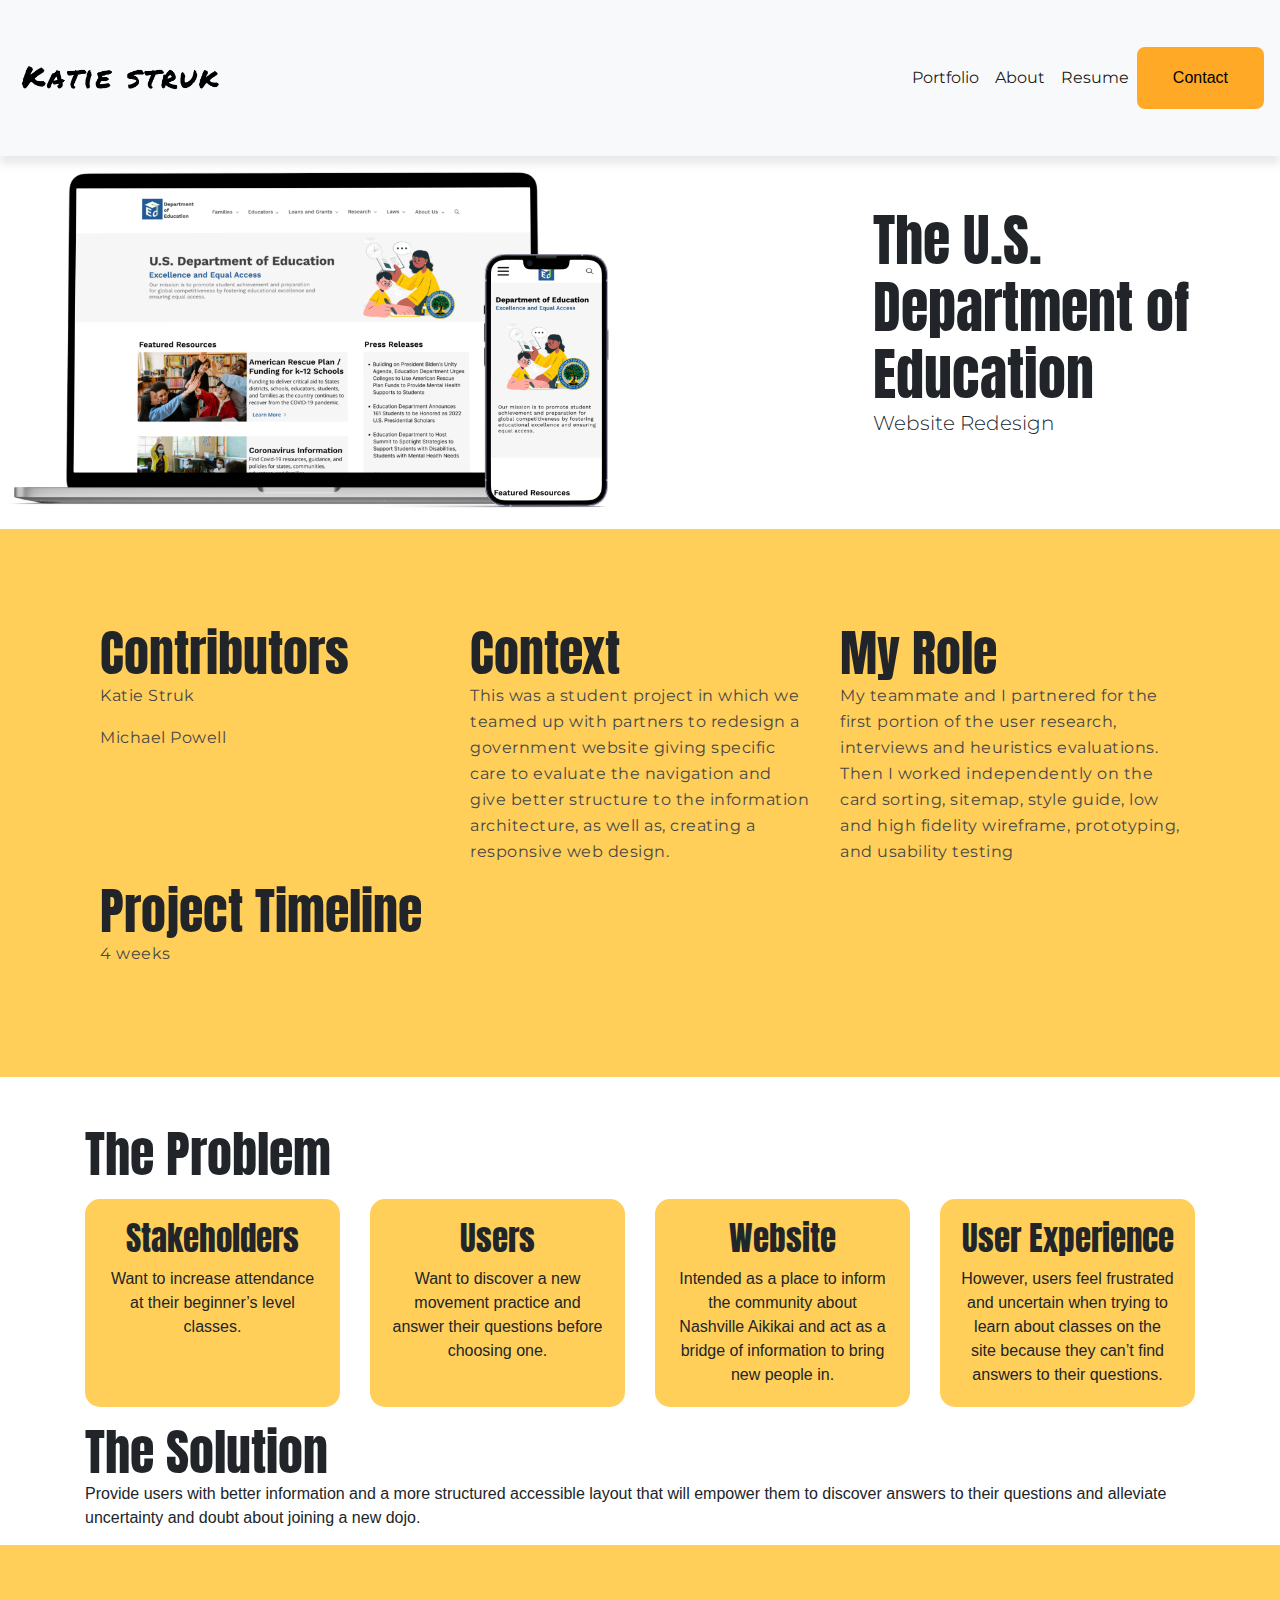
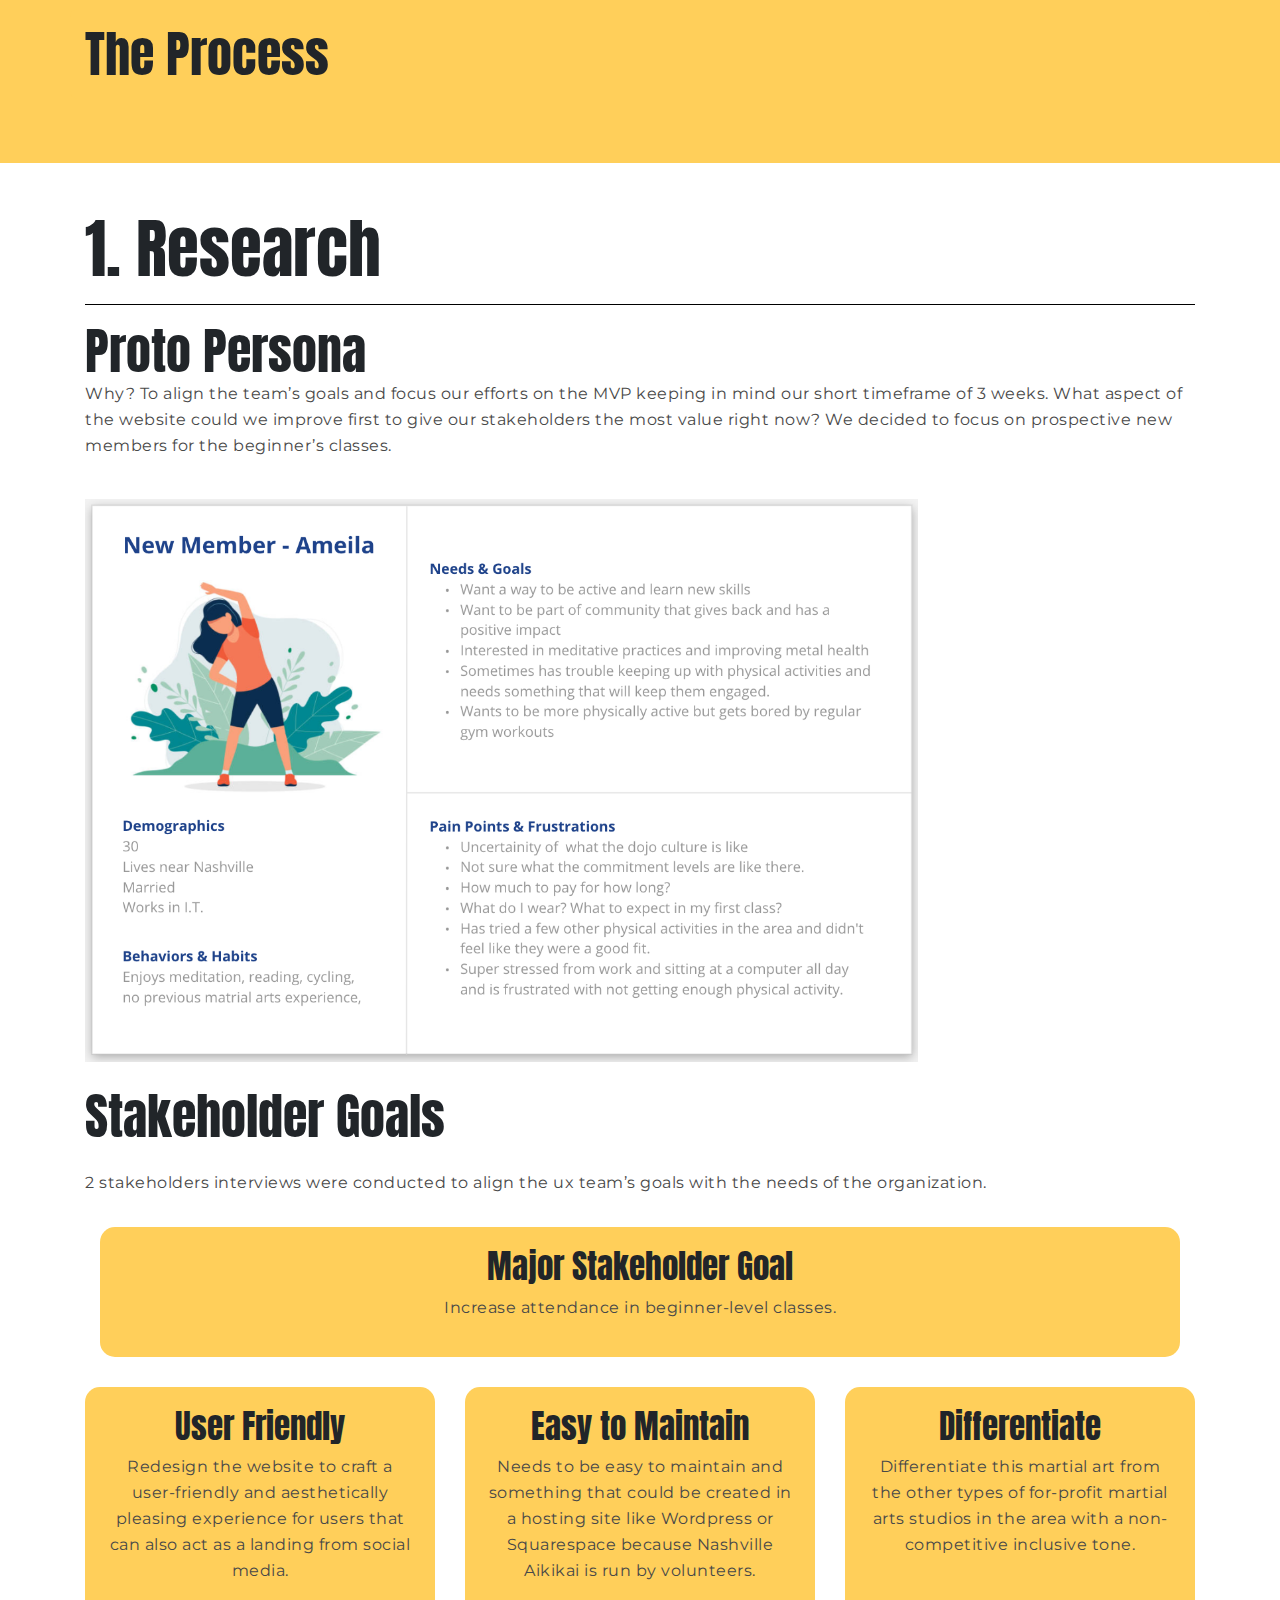
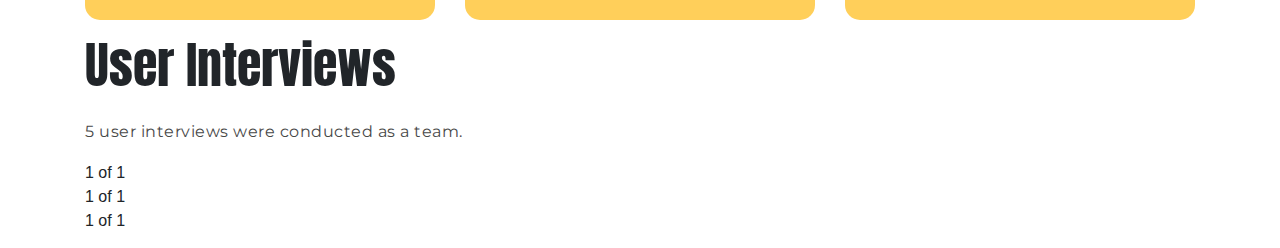
==== html/casestudy2.html @ c253d204 "case study bootstrap" ====
<!doctype html>
<html lang="en">
  <head>
    <!-- Required meta tags -->
    <meta charset="utf-8">
    <meta name="viewport" content="width=device-width, initial-scale=1, shrink-to-fit=no">

    <!-- Bootstrap CSS -->
    <link rel="stylesheet" href="https://cdn.jsdelivr.net/npm/bootstrap@4.0.0/dist/css/bootstrap.min.css" integrity="sha384-Gn5384xqQ1aoWXA+058RXPxPg6fy4IWvTNh0E263XmFcJlSAwiGgFAW/dAiS6JXm" crossorigin="anonymous">
    <script src="http://ajax.googleapis.com/ajax/libs/jquery/1.11.2/jquery.min.js"></script>
    <!-- Other style sheets -->
    <link rel="stylesheet" href="../css/index.css">
    <link rel="preconnect" href="https://fonts.googleapis.com">
    <link rel="preconnect" href="https://fonts.gstatic.com" crossorigin>
    <link href="https://fonts.googleapis.com/css2?family=Anton&family=Montserrat&display=swap" rel="stylesheet">
    <title>Homework 20</title>
  </head>

  <body>
    <!-- Bootstrap Nav Bar -->
    <nav class="navbar navbar-expand-lg navbar-light bg-light customNav">
        <a class="navbar-brand" href="../index.html">
            <img src="../images/name_logo.png" width="" height="30" alt="Katie Struk">
        </a>
        
        <button class="navbar-toggler" type="button" data-toggle="collapse" data-target="#navbarSupportedContent" aria-controls="navbarSupportedContent" aria-expanded="false" aria-label="Toggle navigation">
          <span class="navbar-toggler-icon"></span>
        </button>
      
        <div class="collapse navbar-collapse" id="navbarSupportedContent">
          <ul class="navbar-nav mr-auto">
            <li class="nav-item active">
              <a class="nav-link" href="#">Portfolio <span class="sr-only">(current)</span></a>
            </li>
            <li class="nav-item active">
                <a class="nav-link" href="#">About <span class="sr-only">(current)</span></a>
              </li>
              <li class="nav-item active">
                <a class="nav-link" href="#">Resume <span class="sr-only">(current)</span></a>
              </li>
          </ul>
          <form class="form-inline my-2 my-lg-0">
            <button class=" btn btn-outline-success my-2 my-sm-0" type="button">Contact</button>
          </form>
        </div>
      </nav>

    <!-- Bootstrap 4’s col system -->
    
        <div class="row">
            <div class="col-8"><img class="heroImageBoot" src="../images/case_study_2_dept_of_edu.png"></div>
            <div class="spacing col-4">
                <h1 class="display-4">The U.S. Department of Education </h1>
                <p class="lead">Website Redesign</p>
            </div>
          </div>

          

          <div class="jumbotron jumbotron-fluid yellow">
            <div class="container yellow">
            <div class="container yellow">
                <div class="row">
                  <div class="col">
                    <h2>Contributors</h2>
                    <p>Katie Struk</p>
                    <p>Michael Powell</p>
                  </div>
                  <div class="col">
                    <h2>Context</h2>
                    <p>This was a student project in which we teamed up with partners to redesign a  government website giving specific care to evaluate the navigation and give better structure to the information architecture, as well as, creating a responsive web design.</p>
                  </div>
                  <div class="col">
                    <h2>My Role</h2>
                    <p>My teammate and I partnered for the first portion of the user research, interviews and heuristics evaluations. 
                    Then I worked independently on the card sorting, sitemap, style guide, low and high fidelity wireframe, prototyping, and usability testing</p>
                  </div>
                </div>
                <div class="row">
                  <div class="col">
                    <h2>Project Timeline</h2>
                    <p>4 weeks</p>
                  </div>
                </div>
              </div>
          </div>
          </div>
          
          <div class="container white">
            <div class="row">
              <div class="col">
                <h2>The Problem</h2>
              </div>
            </div>
            <div class="row">
              <div class="col yellow textBox">
                <h3>Stakeholders</h3>
                Want to increase attendance at their beginner’s level classes.
              </div>
              <div class="col yellow textBox">
                <h3>Users</h3>
                Want to discover a new movement practice and  answer their questions before choosing one.
              </div>
              <div class="col yellow textBox">
                <h3>Website</h3>
                Intended as a place to inform the community about Nashville Aikikai and act as a bridge of information to bring new people in.
              </div>
              <div class="col yellow textBox">
                <h3>User Experience</h3>
                However, users feel frustrated and uncertain when trying to learn about classes on the site because they can’t find answers to their questions.
              </div>
            </div>
            <div class="row">
              <div class="col">
                <h2>The Solution</h2>
                Provide users with better information and a more structured accessible layout that will empower them to discover answers to their questions and alleviate uncertainty and doubt about joining a new dojo.
              </div>
          </div>
          </div>

          <div class="jumbotron jumbotron-fluid yellow">
          <div class="container yellow">
          <h2>The Process</h2>
          </div>
          </div>

          <div class="container white">
            <div class="row">
              <div class="col">
                <h1>1. Research</h1>
                <hr>
                <h2>Proto Persona</h2>
                <p>Why? To align the team’s goals and focus our efforts on the MVP keeping in mind our short timeframe of 3 weeks. What aspect of the website could we improve first to give our stakeholders the most value right now? We decided to focus on prospective new members for the beginner’s classes.</p>
                <br>
                <img class="persona" src="../images/non_profit_proto_persona.png">
              </div>
            </div><br>
            <div class="row">
              <div class="col">
                <h2>Stakeholder Goals</h2>
                <br>
                <p>2 stakeholders interviews were conducted to align the ux team’s goals with the needs of the organization.</p>
              </div>
              </div>
              <div class="row yellow textBox">
                <div class="col">
                  <h3>Major Stakeholder Goal</h3>
                  <p>Increase attendance in beginner-level classes.</p>
                </div>
                </div>
            <div class="row">
              <div class="col yellow textBox">
                <h3>User Friendly</h3>
                  <p>Redesign the website to craft a user-friendly and aesthetically pleasing experience for users that can also act as a landing from social media.</p>
              </div>
              <div class="col yellow textBox">
                <h3>Easy to Maintain</h3>
                  <p>Needs to be easy to maintain and something that could be created in a hosting site like Wordpress or Squarespace because Nashville Aikikai is run by volunteers.</p>
              </div>
              <div class="col yellow textBox">
                <h3>Differentiate</h3>
                  <p>Differentiate this martial art from the other types of for-profit martial arts studios in the area with a non-competitive inclusive tone.</p>
              </div>
            </div>
            <div class="row">
              <div class="col">
                <h2>User Interviews</h2>
                <br>
                <p>5 user interviews were conducted as a team.</p>
              </div>
            </div>
            <div class="row">
              <div class="col">
                1 of 1
              </div>
            </div>
            <div class="row">
              <div class="col">
                1 of 1
              </div>
            </div>
            <div class="row">
              <div class="col">
                1 of 1
              </div>
            </div>
          </div>

          
          
      
    


    <!-- Optional JavaScript -->
    <!-- jQuery first, then Popper.js, then Bootstrap JS -->
    <script src="https://code.jquery.com/jquery-3.2.1.slim.min.js" integrity="sha384-KJ3o2DKtIkvYIK3UENzmM7KCkRr/rE9/Qpg6aAZGJwFDMVNA/GpGFF93hXpG5KkN" crossorigin="anonymous"></script>
    <script src="https://cdn.jsdelivr.net/npm/popper.js@1.12.9/dist/umd/popper.min.js" integrity="sha384-ApNbgh9B+Y1QKtv3Rn7W3mgPxhU9K/ScQsAP7hUibX39j7fakFPskvXusvfa0b4Q" crossorigin="anonymous"></script>
    <script src="https://cdn.jsdelivr.net/npm/bootstrap@4.0.0/dist/js/bootstrap.min.js" integrity="sha384-JZR6Spejh4U02d8jOt6vLEHfe/JQGiRRSQQxSfFWpi1MquVdAyjUar5+76PVCmYl" crossorigin="anonymous"></script>
  </body>
</html>
---- css/index.css ----
/* Font Styling */
h1 {font-family: 'Anton', sans-serif;
    font-size: 65px;}
h2{font-family: 'Anton', sans-serif;
    font-size: 50px;}
h3{font-family: 'Anton', sans-serif;
    font-size: 33px;}
p{font-family: 'Montserrat', sans-serif;
    font-size: 16px;}
li {font-family: 'Montserrat', sans-serif;}
a{font-family: 'Montserrat', sans-serif;
    font-size: 16px;
}
body{
        background-color:white;
        margin:0px;
        height:100%;
}
 hr.sectionLine {
    border:0;
    height:1px;
    background-color:black;
    width:85%;
    border-radius:100px;
    background-image: linear-gradient(to right, #ccc, #333, #ccc);
    margin-bottom: 50px;
    margin-top:50px;
}
hr {
    background-color:black;
    background-image: linear-gradient(to right, #ccc, #333, #ccc);
}
.indent {
    margin:0px 5%;
}

/* Navigation */
#navBar {
    display:inline-flex;
    flex-direction: row;
    box-shadow: 0 8px 8px 0 rgba(165, 165, 165, 0.24);
    width: 100%;
    padding: 0%;
    background-color: white;
}
.navigation {
    display: flex;
    width: 100%;
    align-items:center;
    justify-content:flex-end;
    margin: 0px 15px 0px 100px;
}
.navigation p {
    cursor: pointer;
    padding: 2%;
}
.navigation a {
    color:black;
    text-decoration:none;
}
.navigation a:hover {
    text-decoration:underline
}
.logo{
    
    padding: 20px;
    text-align:center;
    cursor: pointer;
    margin:auto;
}
.logo2 {
    width:205px;
    height:30px;
}
#buttonTop {
    background-color:#FFA927;
    border: 4px solid #FFA927;
    Color: black;
    padding: 15px 32px;
    text-align: center;
    font-size: 16px;
    display:flex;
    justify-content:flex-end;
    align-items:center;
    border-radius: 8px;
    margin-right: 100px;
    margin-top: 50px;
    margin-bottom: 50px;
}
#buttonTop:hover {
    background-color:black;
    color: #E38D0B;
    cursor: pointer;
    border: 4px;
    border-color:#E38D0B;
    border-style:solid;
}
#buttonTop2:hover {
    background-color:#E38D0B;
    color: black;
    cursor: pointer;
    border: 2px;
    border-color:black;
    border-style:solid;
}
#buttonTop2{
    background-color:black;
    border: 2px solid black;
    Color:#E38D0B ;
    padding: 15px 32px;
    text-align: center;
    font-size: 16px;
    border-radius: 8px;
}
.buttonCenter{
    display: flex;
    justify-content: center;
    align-items: center;
    height: 50px;
    padding-bottom:30px;
    
}

.letsConnect{
    padding-top: 35px;
    margin-bottom: 0px;
}
.textConnect{
    margin-top: 0px;
}

.heroHeader{
    margin-bottom: 0px;
}
.heroText{
    margin-top: 0px;
}

h1{
    margin-top: 0px; 
    margin-bottom: 0px; 
}
h2{
    margin-top: 0px; 
    margin-bottom: 0px;
}

/* Body */
#heroImg {
    margin: 0px 10%;
    display: grid;
    min-height: 300px;
    padding: 0%;
    grid-template-columns: 60% 40%;
    grid-template-areas:
  "content heroImage";
}
.heroContent{
    grid-area: content;
    padding: 10%;
}
.heroImage {
    grid-area:heroImage;
    width:100%;
    display:grid;
    
}

/*Arrow*/

.arrow {
    text-align: center;
    margin: 5% 0;
    
  }
#arrowSize{
    height: 30px;
    cursor: pointer;
}
  .bounce {
    -moz-animation: bounce 2s infinite;
    -webkit-animation: bounce 2s infinite;
    animation: bounce 2s infinite;
  }
  
  @keyframes bounce {
    0%, 20%, 50%, 80%, 100% {
      transform: translateY(0);
    }
    40% {
      transform: translateY(-30px);
    }
    60% {
      transform: translateY(-15px);
    }
  }

/* My Work */
.title{
    text-align: center;
}
#myWork{
    cursor: pointer;
}
.workGrid {
    margin: 50px 50px;
    row-gap: 30px;
    display:grid;
    align-items:center;
    justify-content: center;
    align-content:start;
    grid-template-rows: 1fr 1fr 1fr;
    grid-template-columns: 1fr 1fr;
    grid-template-areas: 
    "imgAikikai textAikikai"
    "textEdu imgEdu"
    "imgWeBoard textWeBoard"
}

.center{
    text-align: center;
}


#imgAikikai {
    grid-area:imgAikikai;
}
#textAikikai {
    grid-area:textAikikai;
    text-align:left;
    padding:20px
}
#textEdu {
    grid-area:textEdu;
    text-align:left;
    padding:20px
}
#imgEdu{
    grid-area:imgEdu;
    
}
#imgWeBoard{
    grid-area:imgWeBoard;
}
#textWeBoard{
    grid-area:textWeBoard;
    text-align:left;
    padding:20px
}

.workImages {
    object-fit:cover;
    width: 100%;
    max-height:100%;
    cursor: pointer;
}
.workImages2 {
    object-fit:contain;
    max-height:450px;
    border-radius:20px;
}
.workGrid a {
    cursor: pointer;
}

/* About Me Page */
.aboutMePage{
    background-color:#FFCF5A;
    margin:0px;
    height:100%;
}
.itsMeGrid {
    margin: 50px 10%;
    row-gap: 30px;
    display:grid;
    align-items:center;
    justify-content: center;
    align-content:start;
    grid-template-columns: 25% 1fr;
    grid-template-areas: 
    "meImage meText"
}
#meImage {
    grid-area:meImage;
}
#meText {
    grid-area:meText;
    padding:20px;
}

#mario {
    height: 50px;

}
.skillsGrid {
    margin: 50px 14%;
    column-gap: 100px;
    display:grid;
    align-items:center;
    justify-content: center;
    align-content:start;
    grid-template-columns: 1fr 1fr 1fr;
    grid-template-areas: 
    "ideateBox collaborateBox buildBox"
}

#ideateBox{
    grid-area:ideateBox;
   text-align: center;

}
#collaborateBox{
    grid-area:collaborateBox;
    text-align: center;
}
#buildBox{
    grid-area:buildBox;
    text-align: center;
}
.workImage3 {
    object-fit:contain;
    max-height:175px;
    border-radius:20px;
}

.skillsListGrid {
    display:flex;
    flex-direction: row;
    margin: 50px 14%;
}
#skillsList1 {
    grid-area:skillsList1;
    text-align: left;
    width:33%;
}
#skillsList2 {
    grid-area:skillsList2;
    text-align: left;
    width:33%; 
}
#skillsList3 {
    grid-area:skillsList3;
    text-align: left;
    width:33%; 
}

/* CaseStudy1Page */
#aikikaiHero{
    display:flex;
    flex-direction:column;
    align-items: center;
}
#aikikaiHeroText{
    text-align:center;
    width:75%;
}
#aikikaiHeroImg{
    text-align:center;
    width:75%;
}
#aikikaiHeroImage {
    width:85%;
}
.yellowBack{
    background-color:#FFCF5A;
}
.contextGrid{
    display:grid;
    background-color:#FFCF5A;
    margin: 0px 15%;
    column-gap: 20px;
    grid-template-rows:1fr 1fr ;
    grid-template-columns:1fr 1fr 1fr ;
    grid-template-areas: 
    "contribContext contextContext roleContext"
    "timelineContext  contextContext roleContext";
}
#contribContext{
    grid-area:contribContext;
}
#timelineContext {
    grid-area:timelineContext;
}
#contextContext {
    grid-area:contextContext;
}
#roleContext{
    grid-area:roleContext;
}
.titleCaseStudy{
    text-align: left;
    margin:30px 15%;
}
.paragraphCaseStudy{
    margin:30px 15%
}
#problemGrid{
    display:grid;
    margin: 0px 15%;
    column-gap: 10px;
    grid-template-rows: 100%;
    grid-template-columns: 1fr 1fr 1fr 1fr;
    grid-template-areas:
    "stakeholders users website userExperience"
}
#stakeholders{
    grid-area:stakeholders;
    background-color:#FFCF5A;
    border-radius: 20px;
    text-align:  center;
    padding:10%;
}
#users{
    grid-area:users;
    background-color:#FFCF5A;
    border-radius: 20px;
    text-align:  center;
    padding:8%;
}
#website{
    grid-area:website;
    background-color:#FFCF5A;
    border-radius: 20px;
    text-align:  center;
    padding:10%;
}
#userExperience{
    grid-area:userExperience;
    background-color:#FFCF5A;
    border-radius: 20px;
    text-align:  center;
    padding:10%;
}
#processImg {
    width:75%;
    margin: 0px 15%;
    padding-bottom: 100px;
}

.alignCaseStudy {
    margin:0px 15%;
}
.caseStudyImg {
    width:75%
}
#goalsGrid{
    display:grid;
    column-gap: 20px;
    row-gap:20px;
    grid-template-rows: 175px 1fr;
    grid-template-columns: 1fr 1fr 1fr;
    grid-template-areas:
    "majorGoal majorGoal majorGoal"
    "userFriendlyGoal easyToMaintainGoal differentiateGoal"
}
#majorGoal{
    grid-area: majorGoal;
    border-radius: 20px;
    padding-left:5%;
    background-color:#FFCF5A; 
}
#userFriendlyGoal{
    grid-area: userFriendlyGoal;
    border-radius: 20px;
    padding:10%;
    background-color:#FFCF5A; 
}
#easyToMaintainGoal{
    grid-area:easyToMaintainGoal ;
    border-radius: 20px;
    padding:10%;
    background-color:#FFCF5A; 
}
#differentiateGoal {
    grid-area: differentiateGoal;
    border-radius: 20px;
    padding:10%;
    background-color:#FFCF5A; 
}
.painPointsGrid{
    display:grid;
    row-gap: 30px;
    grid-template-rows:1fr 1fr 1fr 1fr ;
    grid-template-columns:1fr ;
    grid-template-areas: 
    "infoArch"
    "unanswered"
    "schedule"
    "culture"
}

#infoArch{
    grid-area:infoArch;
    display:flex;
    flex-direction: row;
    border-radius: 20px;
    background-color:#FFCF5A; 
    padding: 2%;
}
#unanswered{
    grid-area:unanswered;
    display:flex;
    flex-direction: row;
    border-radius: 20px;
    background-color:#FFCF5A; 
    padding: 2%;
}
#schedule{
    grid-area:schedule;
    display:flex;
    flex-direction: row;
    border-radius: 20px;
    background-color:#FFCF5A; 
    padding: 2%;
}
#culture{
    grid-area:culture;
    display:flex;
    flex-direction: row;
    border-radius: 20px;
    background-color:#FFCF5A; 
    padding: 2%;
}
.painPointsGrid img {
    height:200px;
}
.survey{
    display:flex;
    flex-direction:row;
}
.survey img{
    height:400px;
}
.caseStudyImg2 {
    width:100%;
}
#navTestingGrid {
    display:grid;
    grid-template-rows:1fr 1fr 50%;
    grid-template-columns:25% 1fr;
    grid-template-areas: 
    "prediction predictionImg"
    "unexpected unexpectedImg"
    "solution solutionImg"
}
#prediction{
    grid-area:prediction;
}
#predictionImg {
    grid-area:predictionImg;
}

#unexpected{
    grid-area:unexpected;
}
#unexpectedImg{
    grid-area:unexpectedImg;
}
#solution{
    grid-area:solution;
}
#solutionImg{
    grid-area:solutionImg;
}
.navImageTest {
    width:100%;
}
.conclusion {
    display:flex;
    flex-direction:row;
    column-gap: 30px;
    padding:20px;
    margin-top:20px;
    margin-bottom: 20px;
    border-radius: 20px;
    
}

/* Footer */
footer {
    background-color: #736094;
    display:inline-flex;
    flex-direction: row;
    width: 100%;
    margin:0px;
}
.block {
    display:block;
    cursor: pointer;
    color:white;
}
.blockTitle {
    display:block;
    color:white;
    text-decoration: underline;
}
.block a{
    color:white;
    text-decoration:none;
}
.block a:hover {
    text-decoration:underline;
}
.copyright {
    font-size: 12px;
}
ul {
    display: table;
    margin: 0 auto;
    padding-top: 50px;
    padding-bottom: 50px;
}

@media only screen and (max-width:600px){
    #heroImg {
        margin: 0px 10%;
        display: grid;
        min-height: 300px;
        height: 100%;
        padding: 5%;
        grid-template-rows: 1fr 1fr;
        grid-template-columns:1fr;
        grid-template-areas:
      "content" 
      "heroImage"
      ;
    }
    .workGrid {
        margin: 50px 50px;
        row-gap: 0px;
        display:grid;
        align-items:center;
        justify-content: center;
        align-content:start;
        grid-template-rows: 1fr 1fr 1fr 1fr 1fr 1fr;
        grid-template-columns: 1fr;
        grid-template-areas: 
        "imgAikikai"
        "textAikikai"
        "imgEdu"
        "textEdu" 
        "imgWeBoard" 
        "textWeBoard"
    }
    .skillsListGrid {
        flex-direction: column;
        margin:0px 0%;
    }
    #skillsList1 {
        grid-area:skillsList1;
        text-align: left;
        width:100%;
    }
    #skillsList2 {
        grid-area:skillsList2;
        text-align: left;
        width:100%; 
    }
    #skillsList3 {
        grid-area:skillsList3;
        text-align: left;
        width:100%; 
    }

    .skillsGrid {
        display:grid;
        grid-template-rows: 33% 33% 33%;
        grid-template-columns:1fr;
        grid-template-areas: 
        "ideateBox" 
        "collaborateBox" 
        "buildBox"
        ;
    }
        .itsMeGrid {
            margin: 50px 0%;
            display:grid;
            grid-template-rows:40% 50%;
            grid-template-columns:1fr;
            grid-template-areas: 
            "meImage" 
            "meText"
        }
        footer {
            display:flex;
            flex-direction: column;
            width: 100%;
            margin:0px;
        }
        .block {
            display:inline-flex; 
            width:100%;
        }
        .blockTitle {
            display:inline-flex;
            width:100%;
        }
        ul {
            margin: 0 0;
            align-content:space-around;
            padding-top: 20px;
            padding-bottom: 15px;
        }
        #navBar {
            display:inline-flex;
            flex-direction: column;
            box-shadow: 0 8px 8px 0 rgba(165, 165, 165, 0.24);
            width: 100%;
            padding: 0%;
        }
        .navigation {
            display: inline-flex;
            flex-direction: column;
            width: 100%;
            align-items:center;
            justify-content:center;
            margin: 0px 0px 0px 0px;
        }
        #buttonTop {
            padding: 15px 32px;
            text-align: center;
            display:inline-flex;
            flex-direction:column;
            
            justify-content:center;
            align-items:center;
            border-radius: 8px;
            margin-right: 0px;
            margin-top: 0px;
            margin-bottom: 0px;
        }
            
}



/* Popup */ 
 
.container p {
    font-size: 16px;
    line-height: 26px;
    letter-spacing: 0.5px;
    color: #484848;
}
 
/* Popup Open button */ 
.popUpButton{
    padding:30px;
    display: flex;
    justify-content: center;
    align-items: center;
    height: 50px;
    padding-bottom:30px;

}
.open-button{
    color:#E38D0B;
    background:black;
    padding:15px 32px;
    text-decoration:none;
    border:2px solid black;
    border-radius:8px;
}
 
.open-button:hover{
    background:#E38D0B;
    cursor: pointer;
    color:black;
    border:2px solid black;

}
 
.popup {
    position:fixed;
    top:0px;
    left:0px;
    background:rgba(0,0,0,0.75);
    width:100%;
    height:100%;
    display:none;
}
 
/* Popup inner div */
.popup-content {
    width: 700px;
    margin: 0 auto;
    box-sizing: border-box;
    padding: 40px;
    margin-top: 100px;
    box-shadow: 0px 2px 6px rgba(0,0,0,1);
    border-radius: 3px;
    background: #fff;
    position: relative;
}
 
/* Popup close button */
.close-button {
    width: 25px;
    height: 25px;
    position: absolute;
    top: -10px;
    right: -10px;
    border-radius: 20px;
    background: rgba(0,0,0,0.8);
    font-size: 20px;
    text-align: center;
    color: #fff;
    text-decoration:none;
}
 
.close-button:hover {
    background: rgba(0,0,0,1);
}
 
@media screen and (max-width: 720px) {
.popup-content {
    width:90%;
    } 
}

/*email form*/
input[type=text], select, textarea {
    width: 100%;
    padding: 12px;
    border: 1px solid #ccc;
    border-radius: 4px;
    box-sizing: border-box;
    margin-top: 6px;
    margin-bottom: 16px;
    resize: vertical;
  }
  
  input[type=submit] {
    background-color: black;
    color: white;
    padding: 15px 32px;
    border: none;
    border-radius: 4px;
    cursor: pointer;
    border: 2px solid black;
  }
  
  input[type=submit]:hover {
    background-color:#E38D0B;
    color:black;
    border: 2px solid black;
  }
  
  .container2 {
    display: flex;
    justify-content: center;
    align-items: center;
    border-radius: 8px;
    background-color: none;
    padding-right:25%;
    padding-left:25%;
    padding-bottom:50px;
  }
  .container{
    background-color:#E9E9E9 ;
    padding:15px;
    border-radius:8px;
  }


  #resumeImg{
    height:800px;
  }
  #resume{
    display: flex;
    justify-content: center;
    align-items: center;
    height: 50px;
    padding-bottom:30px;
    height:800px;
  }


  /*bootstrap edits*/
.customNav{
    box-shadow: 0 8px 8px 0 rgba(165, 165, 165, 0.24);
}
.btn{
    background-color:#FFA927;
    border: 4px solid #FFA927;
    Color: black;
    padding: 15px 32px;
    text-align: center;
    font-size: 16px;
    border-radius: 8px;
}

.navbar-nav {
    margin-left: auto;
    margin-right: 0 !important;
  }

.yellow{
    background-color:#FFCF5A;
}

.spacing{
    margin-top: auto;
  margin-bottom: 75px !important;
}
.heroImageBoot{
    width:75%;

}
.white{
    background-color: white;
}
.textBox{
    border-radius:15px;
    padding:20px;
    margin:15px;
    text-align: center;
}
.persona{
    width:75%;
}
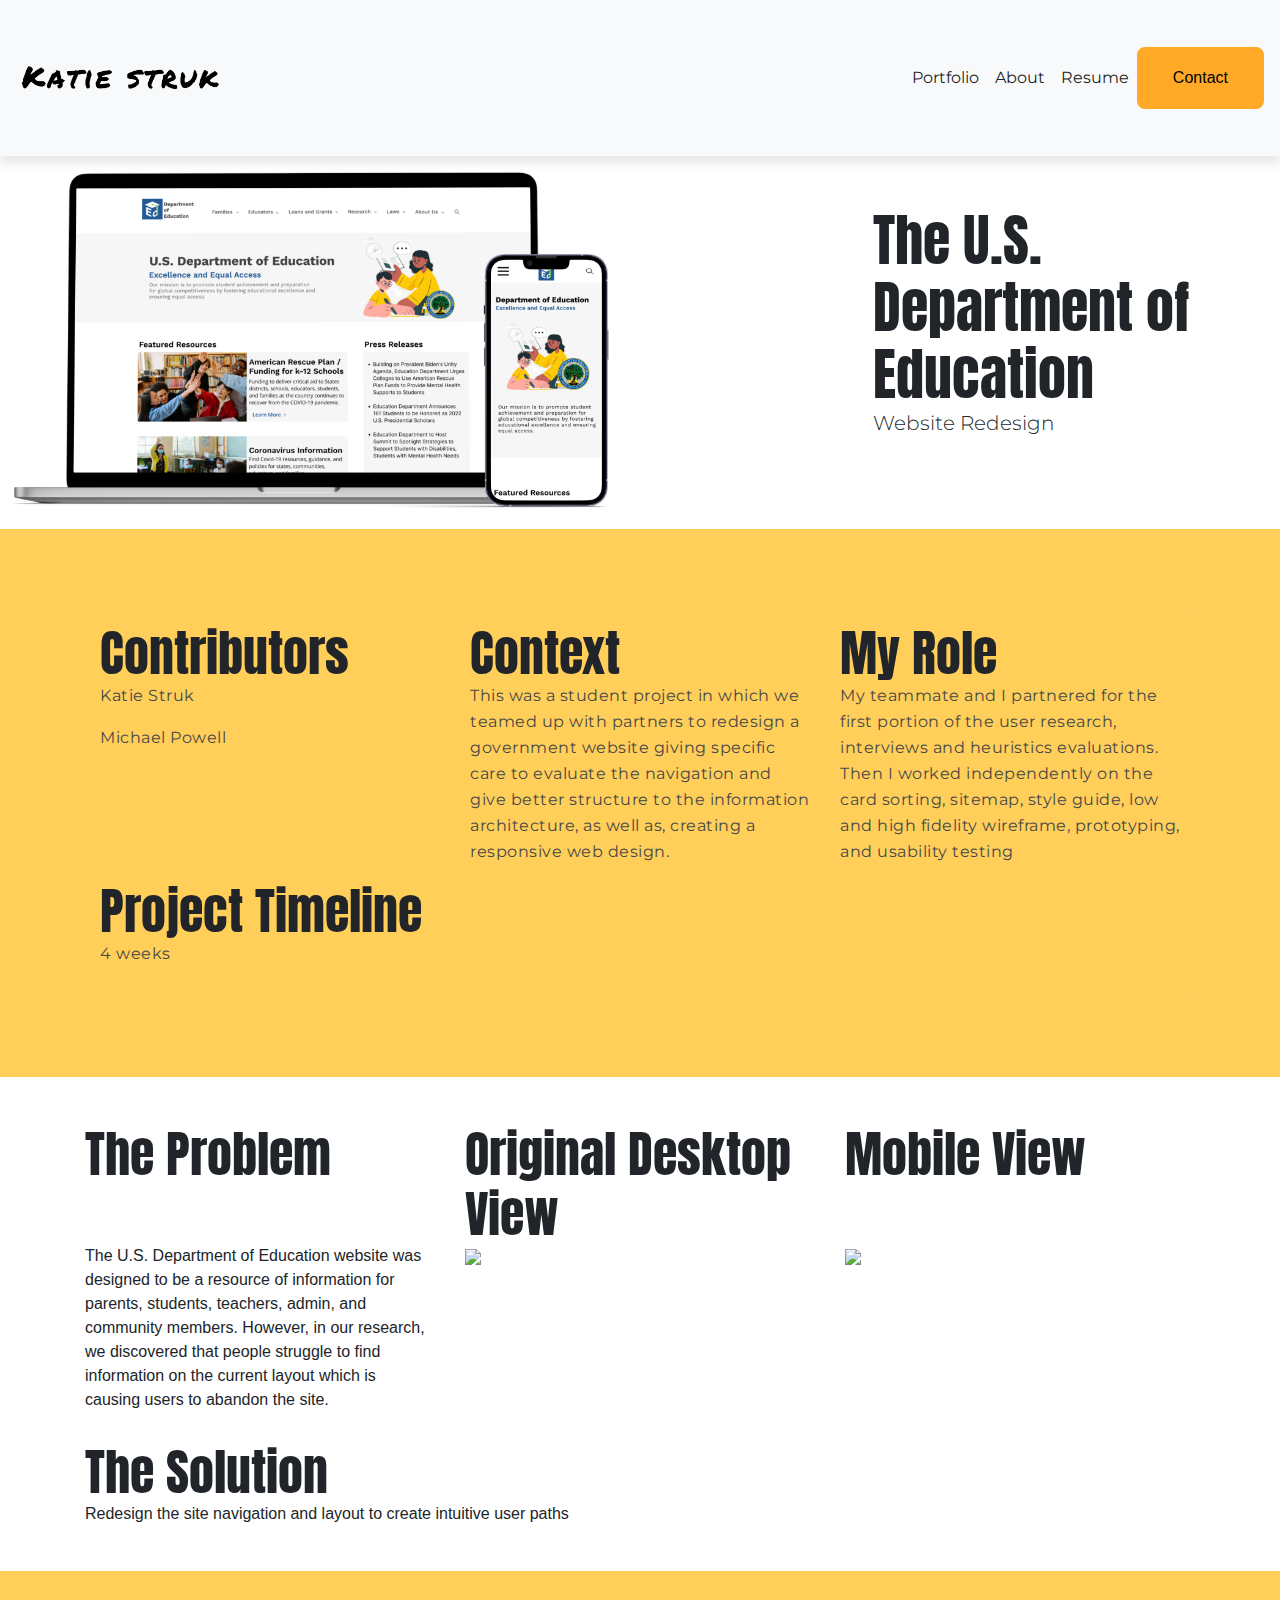
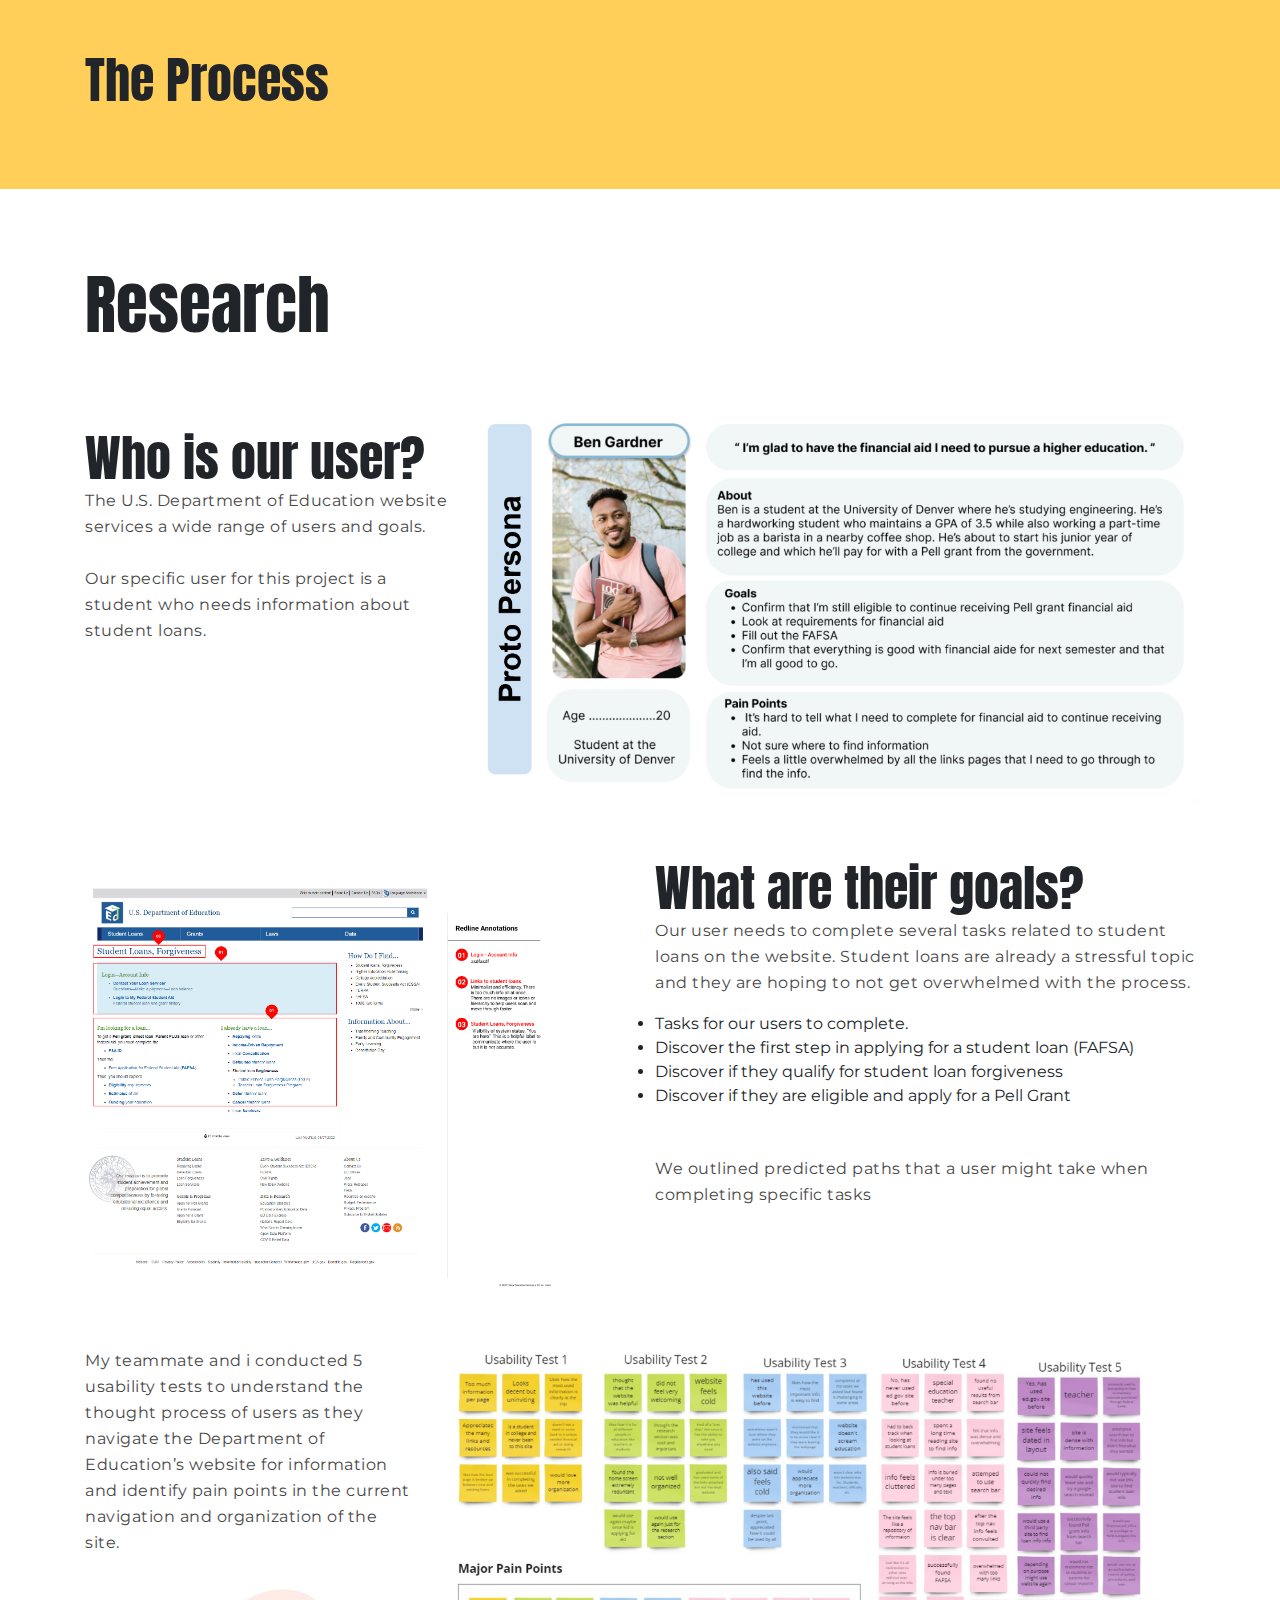
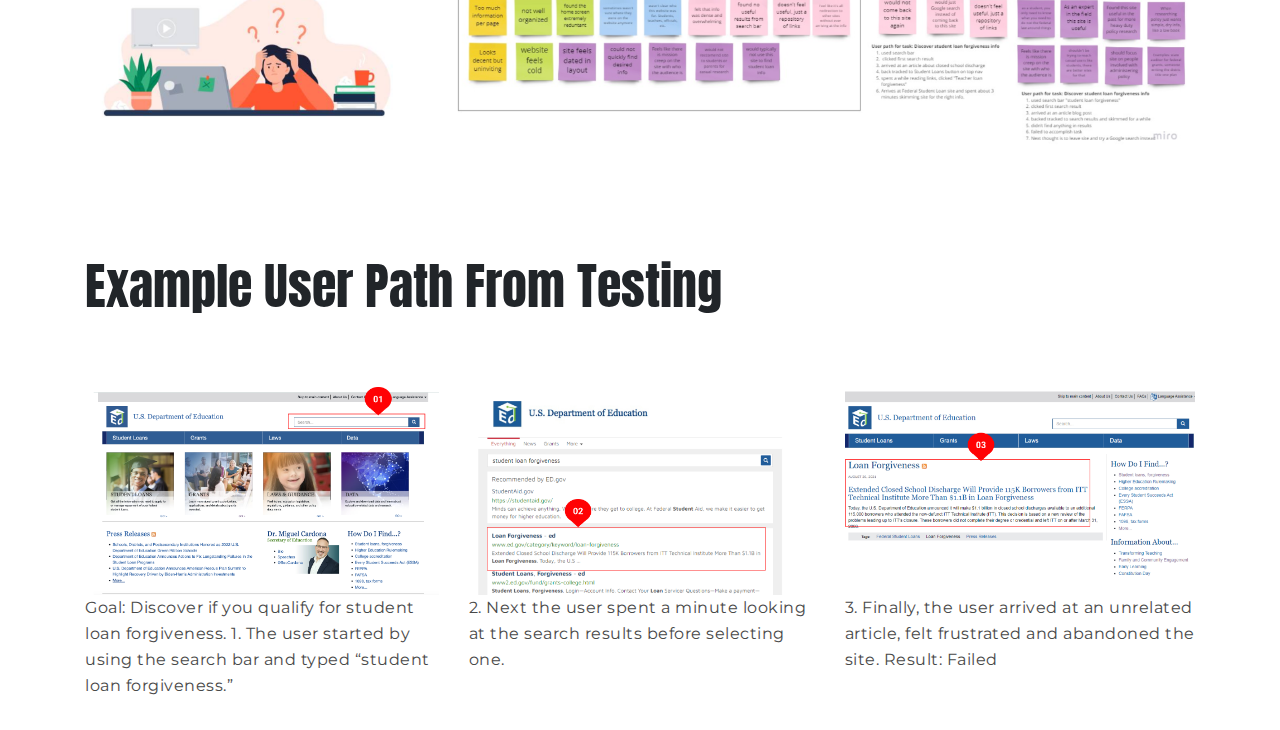
==== commit b26f160c: "case study" ====
--- a/html/casestudy2.html
+++ b/html/casestudy2.html
@@ -91,29 +91,29 @@
               <div class="col">
                 <h2>The Problem</h2>
               </div>
-            </div>
-            <div class="row">
-              <div class="col yellow textBox">
-                <h3>Stakeholders</h3>
-                Want to increase attendance at their beginner’s level classes.
-              </div>
-              <div class="col yellow textBox">
-                <h3>Users</h3>
-                Want to discover a new movement practice and  answer their questions before choosing one.
-              </div>
-              <div class="col yellow textBox">
-                <h3>Website</h3>
-                Intended as a place to inform the community about Nashville Aikikai and act as a bridge of information to bring new people in.
-              </div>
-              <div class="col yellow textBox">
-                <h3>User Experience</h3>
-                However, users feel frustrated and uncertain when trying to learn about classes on the site because they can’t find answers to their questions.
-              </div>
-            </div>
-            <div class="row">
-              <div class="col">
+              <div class="col">
+                <h2>Original Desktop View</h2>
+              </div>
+              <div class="col">
+                <h2>Mobile View</h2>
+              </div>
+            </div>
+            <div class="row">
+              <div class="col ">
+                The U.S. Department of Education website was designed to be a resource of information for parents, students, teachers, admin, and community members. However, in our research, we discovered that people struggle to find information on the current layout which is causing users to abandon the site.
+              </div>
+              <div class="col  ">
+                <img class="bootImg" src="../images/Edu Case Study/edu gov site video.gif">
+              </div>
+              <div class="col  ">
+                <img class="bootImg" src="../images/Edu Case Study/edu gov site mobile video.gif">
+              </div>
+  
+            </div>
+            <div class="row">
+              <div class="col sectionPad">
                 <h2>The Solution</h2>
-                Provide users with better information and a more structured accessible layout that will empower them to discover answers to their questions and alleviate uncertainty and doubt about joining a new dojo.
+                Redesign the site navigation and layout to create intuitive user paths 
               </div>
           </div>
           </div>
@@ -125,63 +125,67 @@
           </div>
 
           <div class="container white">
-            <div class="row">
-              <div class="col">
-                <h1>1. Research</h1>
-                <hr>
-                <h2>Proto Persona</h2>
-                <p>Why? To align the team’s goals and focus our efforts on the MVP keeping in mind our short timeframe of 3 weeks. What aspect of the website could we improve first to give our stakeholders the most value right now? We decided to focus on prospective new members for the beginner’s classes.</p>
+            <div class="row sectionPad">
+              <div class="col">
+                <h1>Research</h1>
+            </div>
+            </div>
+            <div class="row sectionPad">
+              <div class="col">
                 <br>
-                <img class="persona" src="../images/non_profit_proto_persona.png">
+                <h2>Who is our user?</h2>
+                <p>The U.S. Department of Education website services a wide range of users and goals. <br><br>
+                  Our specific user for this project is a student who needs information about student loans.</p>
+              </div>
+              <div class="col">
+                <img class="persona" src="../images/Edu Case Study/proto_persona.PNG">
               </div>
             </div><br>
             <div class="row">
-              <div class="col">
-                <h2>Stakeholder Goals</h2>
+              <div class="col sectionPad">
+               <img class="persona" src="../images/Edu Case Study/Student Loan, Forgiveness.png">
+              </div>
+                <div class="col">
+                  <h2>What are their goals?</h2>
+                  <p>Our user needs to complete several tasks related to student loans on the website. Student loans are already a stressful topic and they are hoping to not get overwhelmed with the process.</p>
+                    <li>Tasks for our users to complete.</li>
+                    <li>Discover the first step in applying for a student loan (FAFSA)</li>
+                    <li>Discover if they qualify for student loan forgiveness</li>
+                    <li>Discover if they are eligible and apply for a Pell Grant</li><br><br>
+                    <p>We outlined predicted paths that a user might take when completing specific tasks </p>
+                </div>
+                </div>
+            <div class="row">
+              <div class=" col sectionPad">
+                <p>My teammate and i conducted 5 usability tests to understand the thought process of users as they navigate the Department of Education’s website for information and identify pain points in the current navigation and organization of the site.</p>
+                <img class="personaSml" src="../images/Edu Case Study/edu_icon_7.PNG">
+            </div>
+            <div class="col sectionPad">
+              <img class="persona" src="../images/Edu Case Study/user_research.PNG">
+            </div>
+            </div>
+
+            <div class="row sectionPad">
+              <div class="col"><br><br>
+                <h2>Example User Path From Testing</h2>
                 <br>
-                <p>2 stakeholders interviews were conducted to align the ux team’s goals with the needs of the organization.</p>
-              </div>
-              </div>
-              <div class="row yellow textBox">
-                <div class="col">
-                  <h3>Major Stakeholder Goal</h3>
-                  <p>Increase attendance in beginner-level classes.</p>
-                </div>
-                </div>
-            <div class="row">
-              <div class="col yellow textBox">
-                <h3>User Friendly</h3>
-                  <p>Redesign the website to craft a user-friendly and aesthetically pleasing experience for users that can also act as a landing from social media.</p>
-              </div>
-              <div class="col yellow textBox">
-                <h3>Easy to Maintain</h3>
-                  <p>Needs to be easy to maintain and something that could be created in a hosting site like Wordpress or Squarespace because Nashville Aikikai is run by volunteers.</p>
-              </div>
-              <div class="col yellow textBox">
-                <h3>Differentiate</h3>
-                  <p>Differentiate this martial art from the other types of for-profit martial arts studios in the area with a non-competitive inclusive tone.</p>
-              </div>
-            </div>
-            <div class="row">
-              <div class="col">
-                <h2>User Interviews</h2>
-                <br>
-                <p>5 user interviews were conducted as a team.</p>
-              </div>
-            </div>
-            <div class="row">
-              <div class="col">
-                1 of 1
-              </div>
-            </div>
-            <div class="row">
-              <div class="col">
-                1 of 1
-              </div>
-            </div>
-            <div class="row">
-              <div class="col">
-                1 of 1
+              </div>
+            </div>
+            <div class="row">
+              <div class="col">
+                <img class="personaSml2" src="../images/Edu Case Study/Homepage Annontations Department of Education.jpg">
+                <p>Goal: Discover if you qualify for student loan forgiveness.
+
+                  1. The user started by using the search bar and typed “student loan forgiveness.”</p>
+              </div>
+              <div class="col">
+                <img class="personaSml2" src="../images/Edu Case Study/Homepage Annontations Department of Education (1).jpg">
+                <p>2. Next the user spent a minute looking at the search results before selecting one. </p>
+              </div>
+              <div class="col">
+                <img class="personaSml2" src="../images/Edu Case Study/Homepage Annontations Department of Education (2).jpg">
+                <p>3. Finally, the user arrived at an unrelated article, felt frustrated and abandoned the site.
+                  Result: Failed</p>
               </div>
             </div>
           </div>
--- a/css/index.css
+++ b/css/index.css
@@ -917,5 +917,18 @@
     text-align: center;
 }
 .persona{
-    width:75%;
+    height:400px;
+}
+.bootImg{
+    height:300px;
+}
+.sectionPad{
+    padding-top:30px;
+    padding-bottom:30px;
+}
+.personaSml{
+    height:150px;
+}
+.personaSml2{
+    height:225px;
 }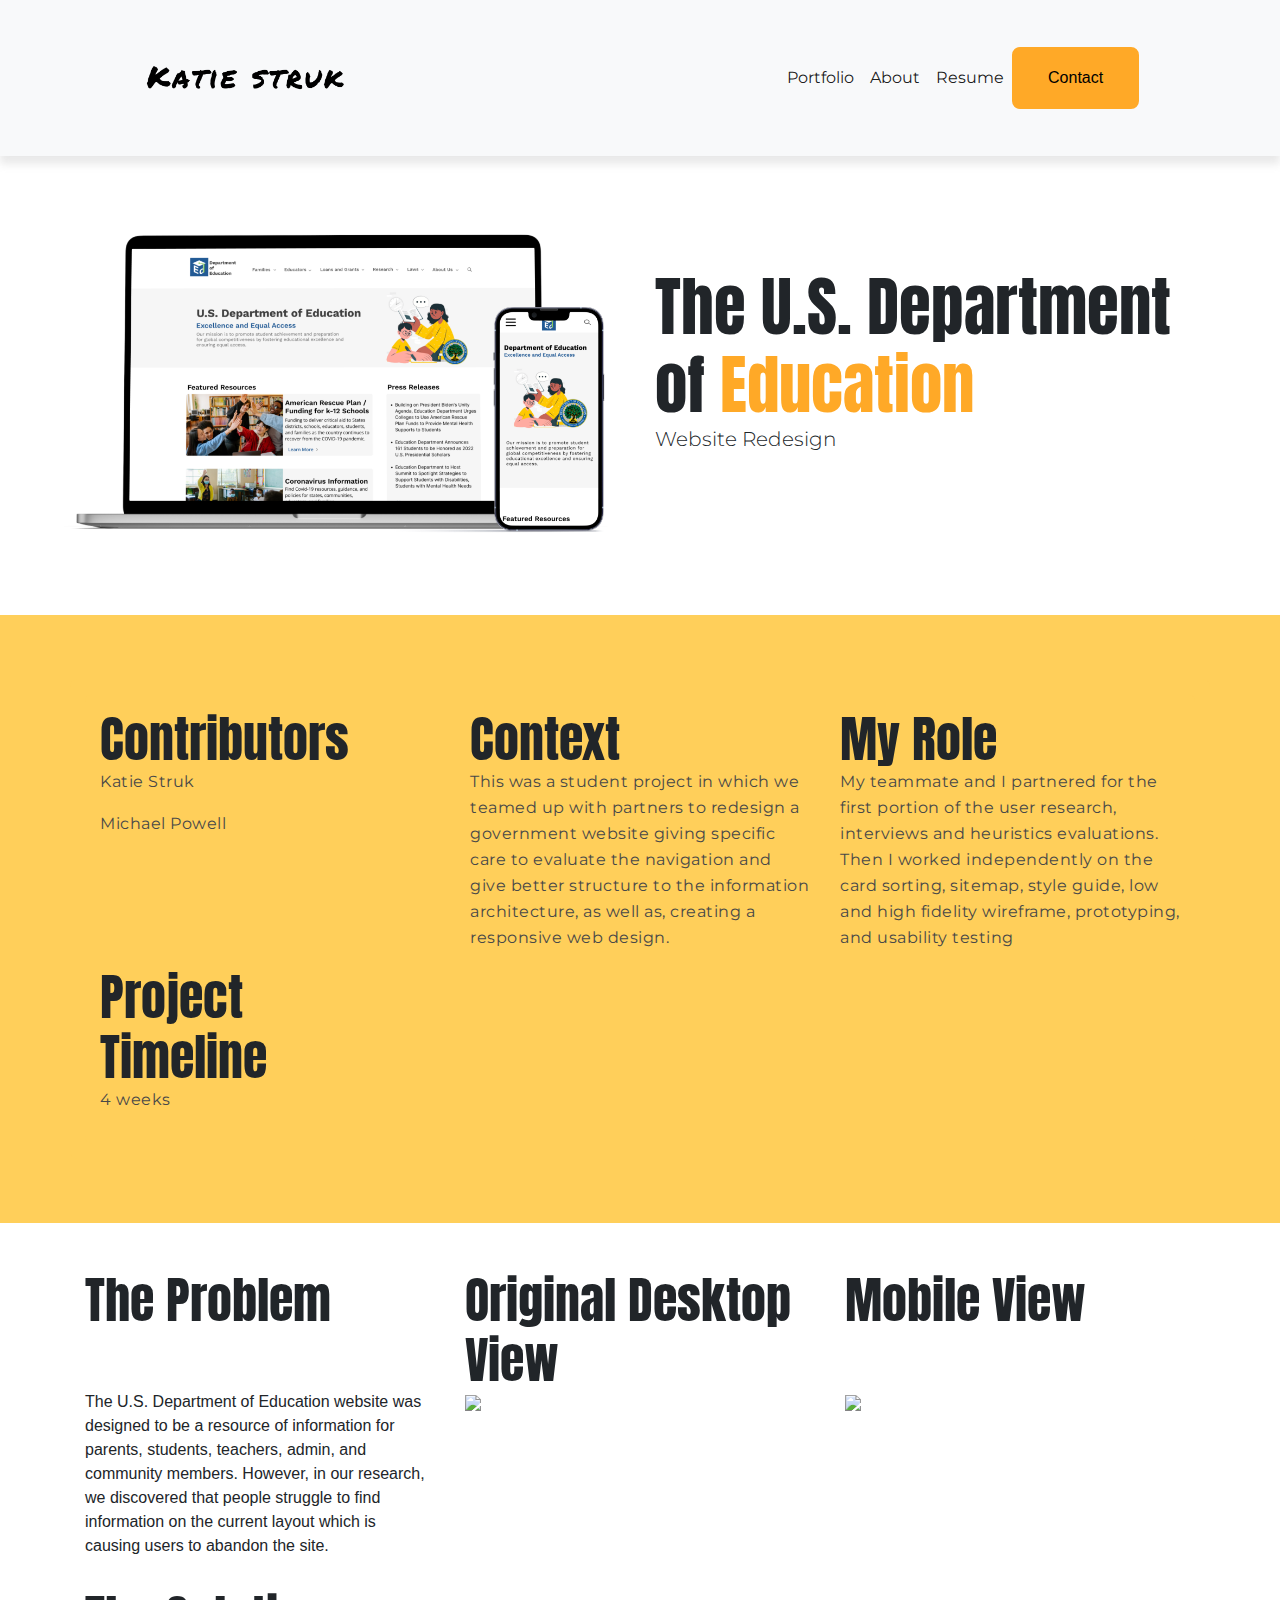
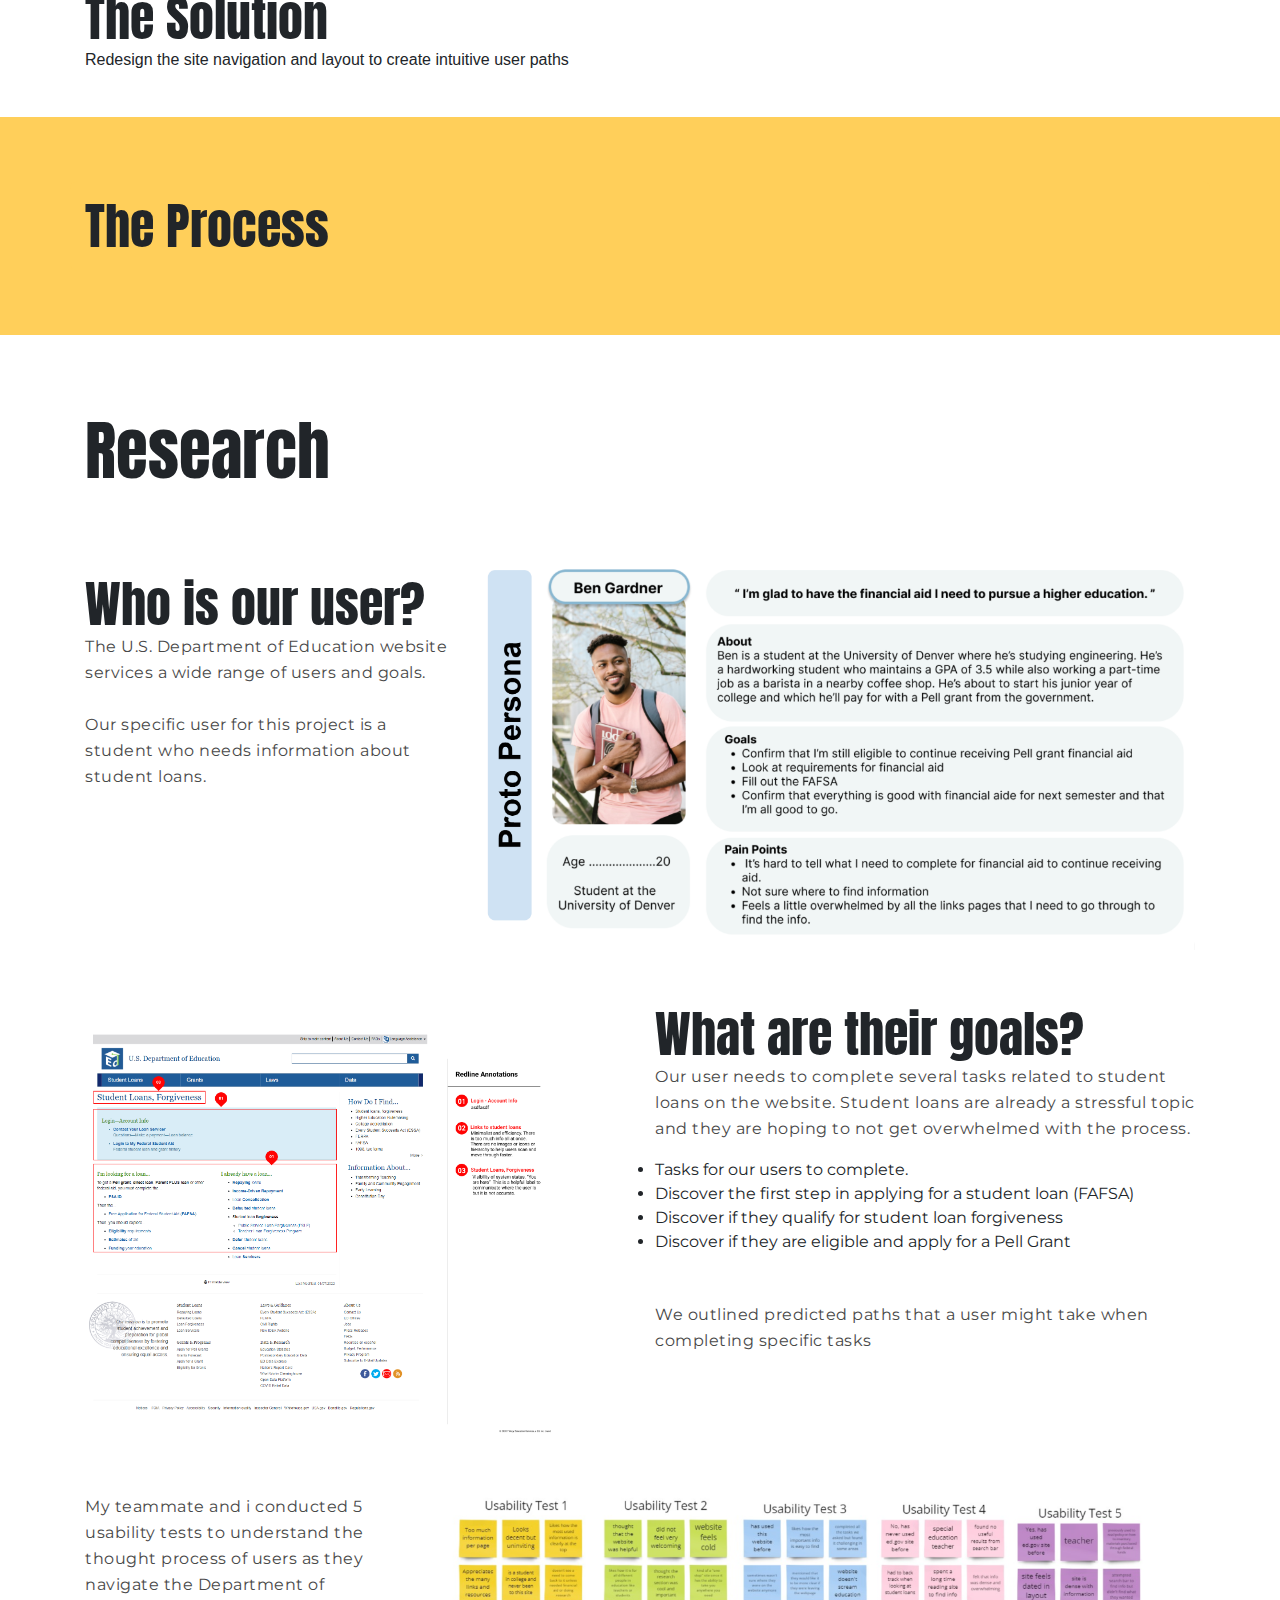
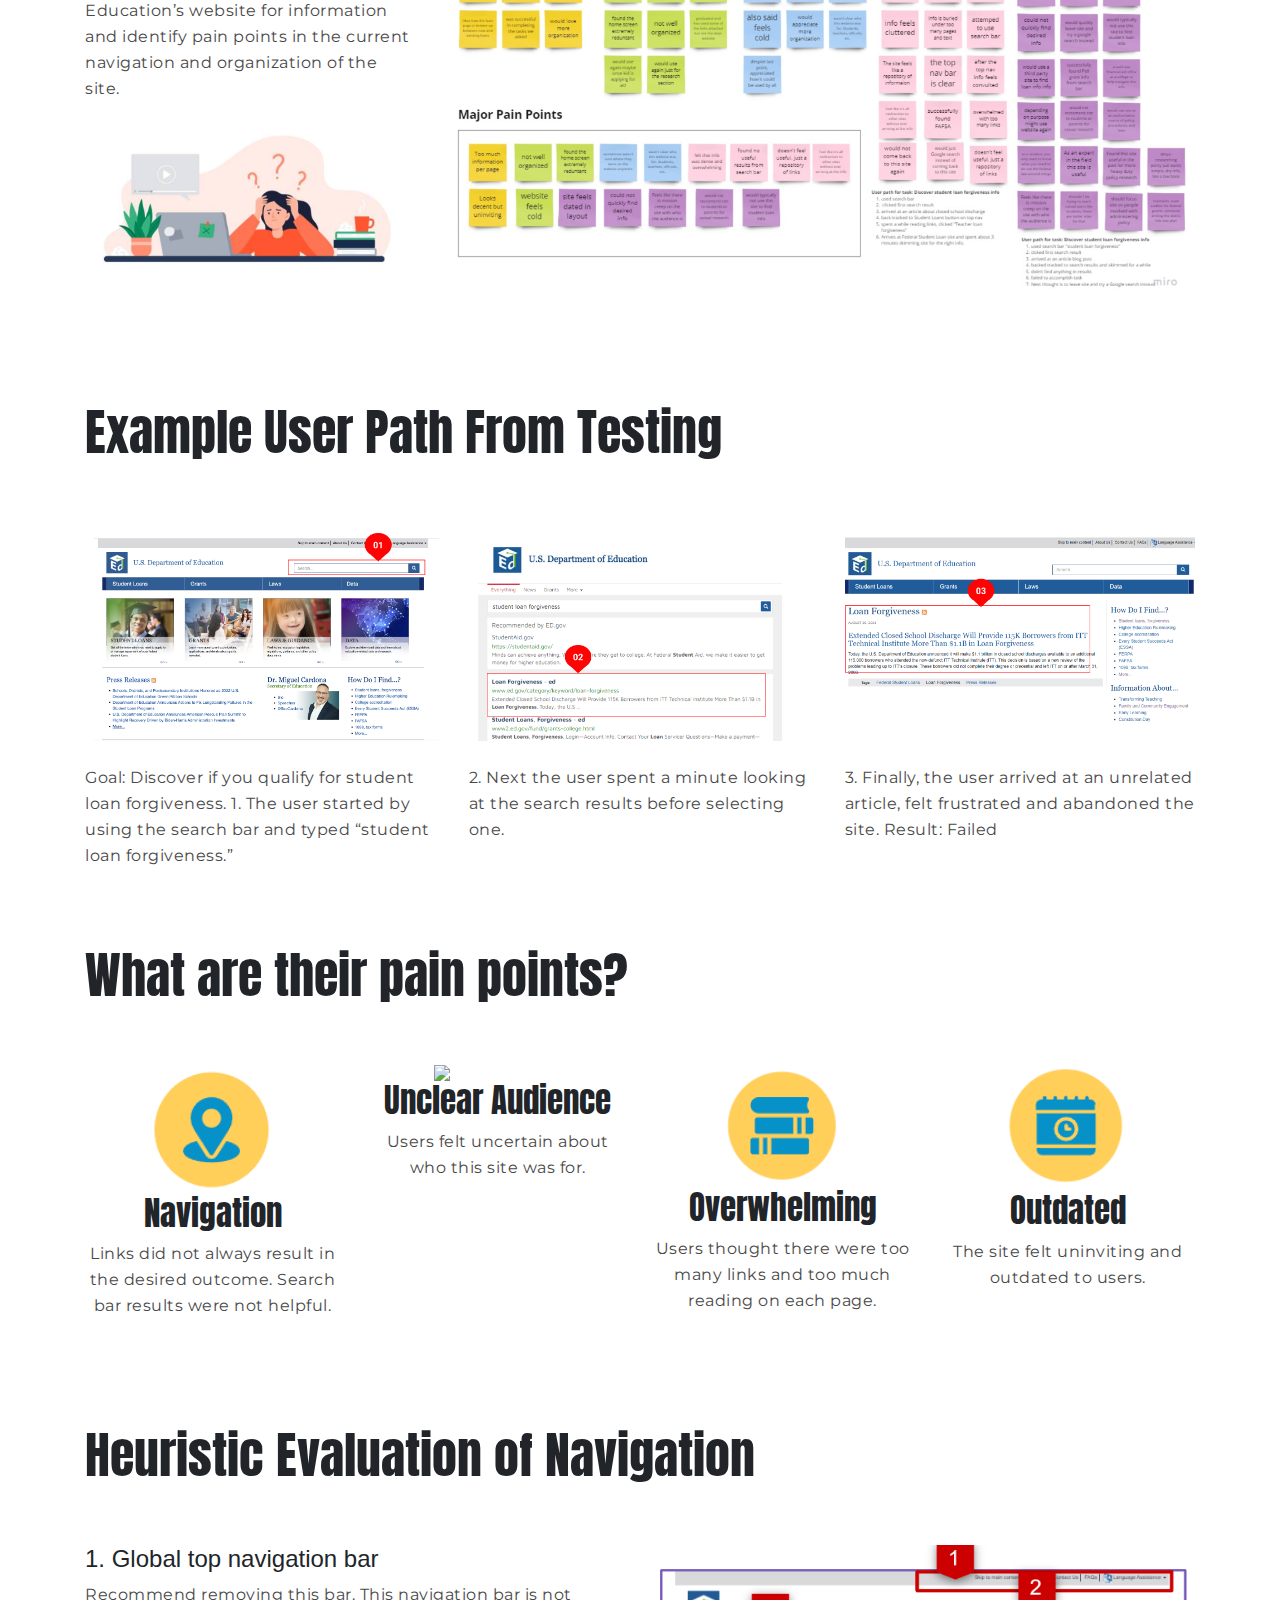
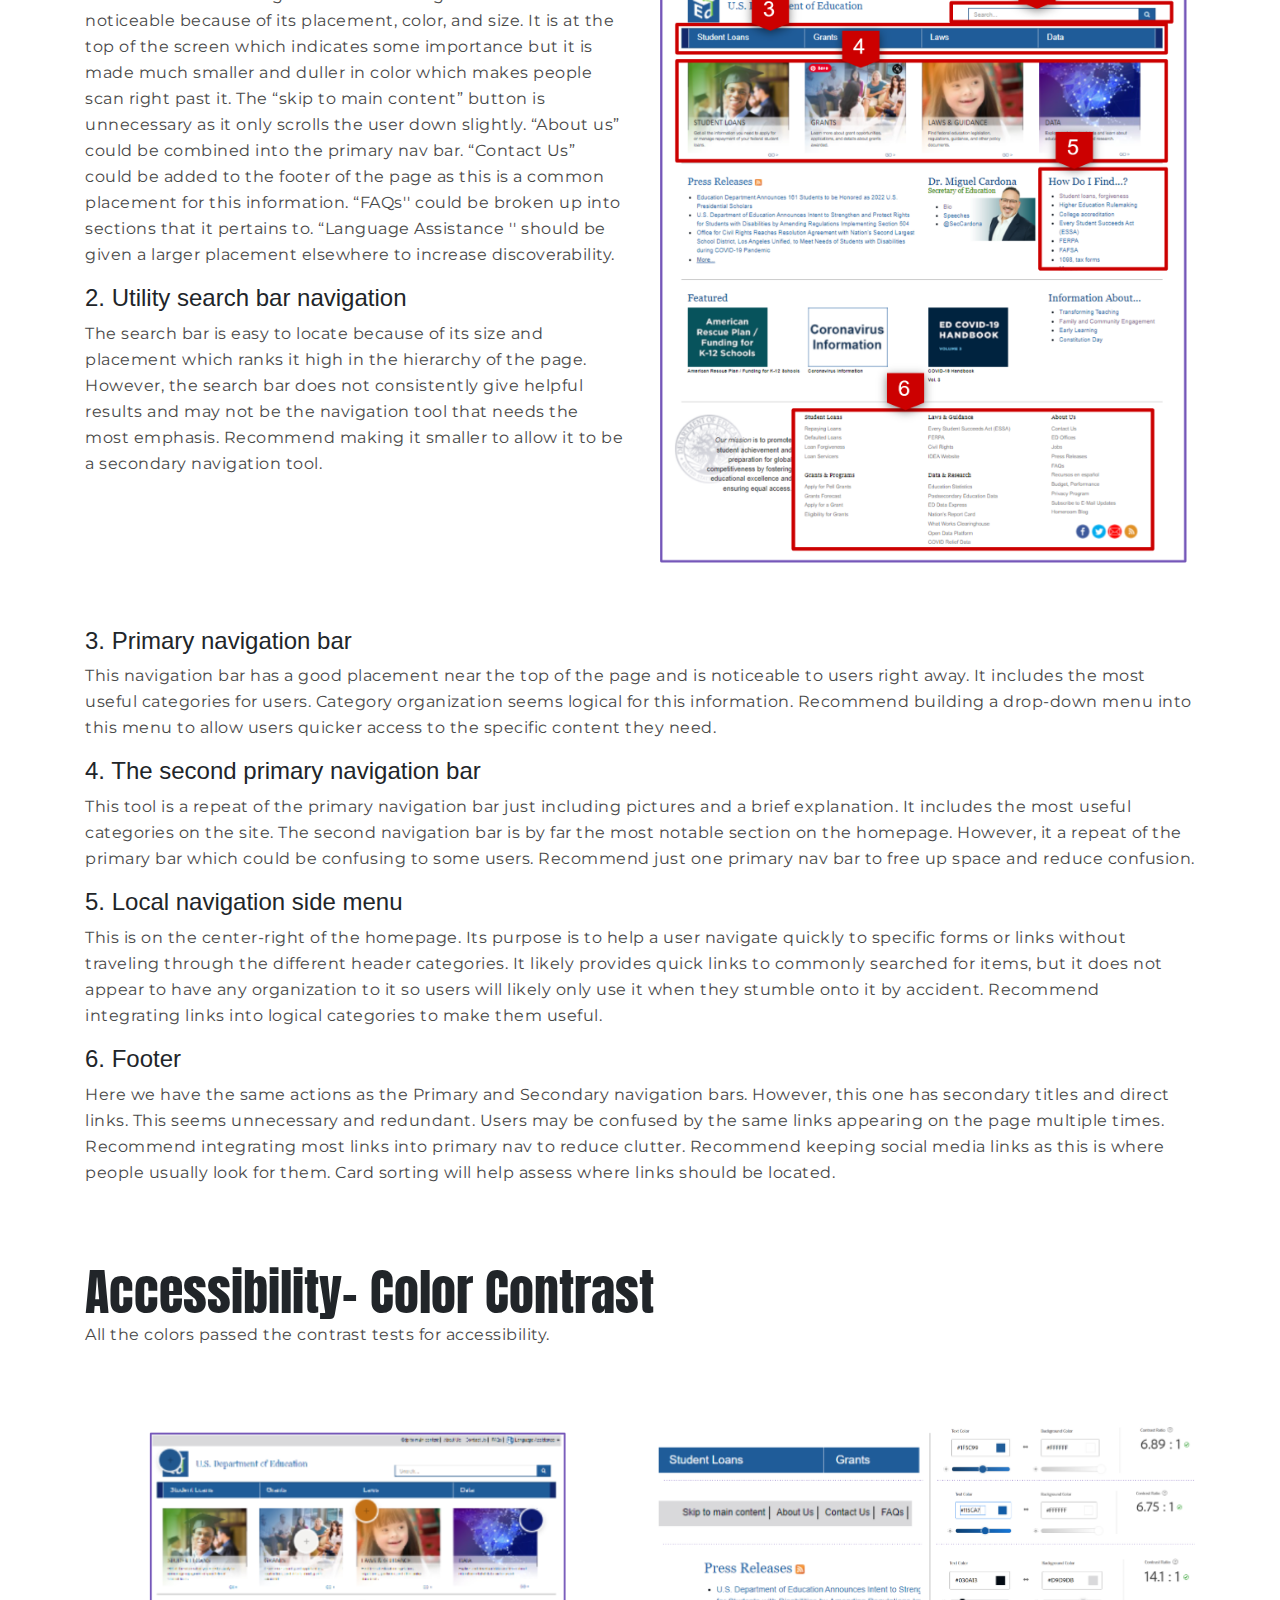
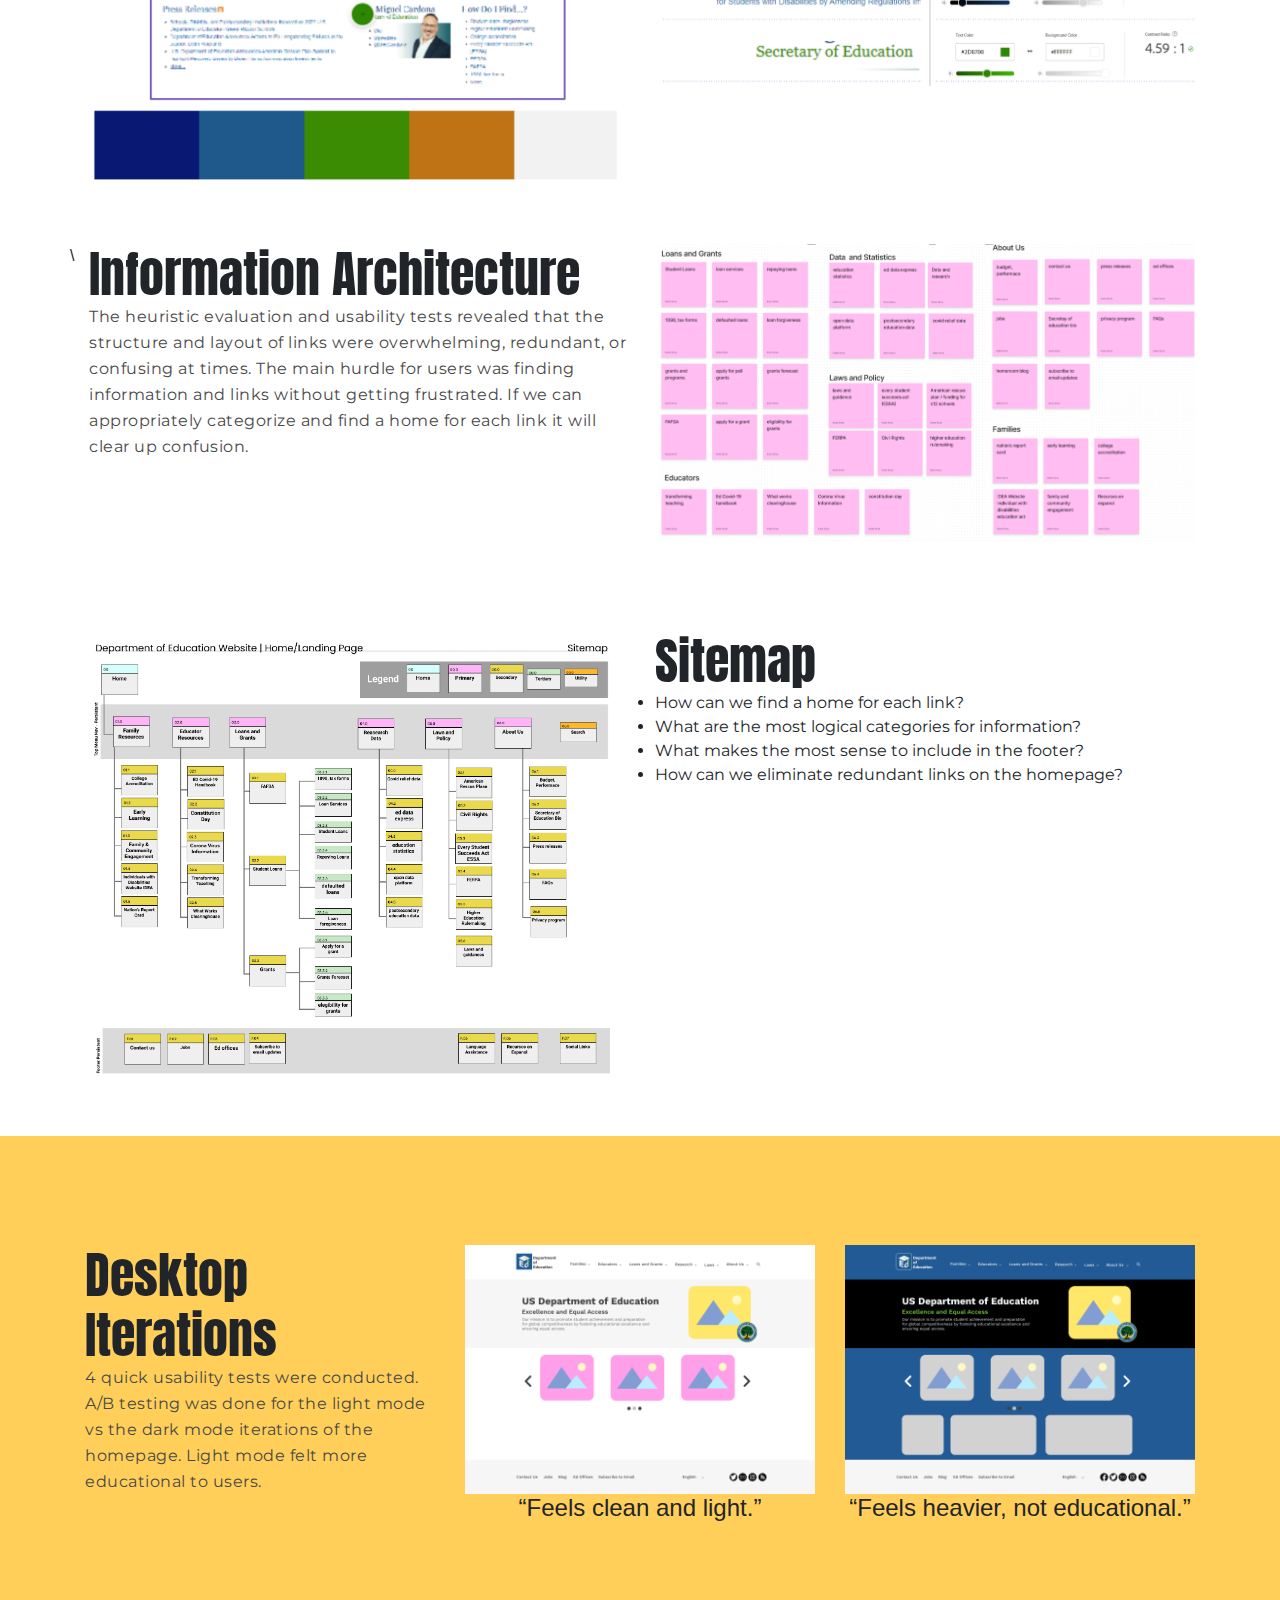
==== commit 8b5c2000: "commit" ====
--- a/html/casestudy2.html
+++ b/html/casestudy2.html
@@ -19,7 +19,7 @@
   <body>
     <!-- Bootstrap Nav Bar -->
     <nav class="navbar navbar-expand-lg navbar-light bg-light customNav">
-        <a class="navbar-brand" href="../index.html">
+        <a class="navLogo navbar-brand" href="../index.html">
             <img src="../images/name_logo.png" width="" height="30" alt="Katie Struk">
         </a>
         
@@ -27,7 +27,7 @@
           <span class="navbar-toggler-icon"></span>
         </button>
       
-        <div class="collapse navbar-collapse" id="navbarSupportedContent">
+        <div class=" navItems navbar-collapse" id="navbarSupportedContent">
           <ul class="navbar-nav mr-auto">
             <li class="nav-item active">
               <a class="nav-link" href="#">Portfolio <span class="sr-only">(current)</span></a>
@@ -46,14 +46,17 @@
       </nav>
 
     <!-- Bootstrap 4’s col system -->
-    
-        <div class="row">
-            <div class="col-8"><img class="heroImageBoot" src="../images/case_study_2_dept_of_edu.png"></div>
-            <div class="spacing col-4">
-                <h1 class="display-4">The U.S. Department of Education </h1>
+        <div class="conatiner heroBoot">
+          <div class="row">
+            <div class="col">
+              <img class="heroImageBoot" src="../images/case_study_2_dept_of_edu.png">
+            </div>
+            <div class="col"><br><br>
+              <h1 class="spaceHero">The U.S. Department of <span>Education</span> </h1>
                 <p class="lead">Website Redesign</p>
             </div>
           </div>
+        </div>
 
           
 
@@ -78,7 +81,7 @@
                 </div>
                 <div class="row">
                   <div class="col">
-                    <h2>Project Timeline</h2>
+                    <h2>Project</h2><h2> Timeline</h2>
                     <p>4 weeks</p>
                   </div>
                 </div>
@@ -86,6 +89,7 @@
           </div>
           </div>
           
+
           <div class="container white">
             <div class="row">
               <div class="col">
@@ -173,22 +177,158 @@
             </div>
             <div class="row">
               <div class="col">
-                <img class="personaSml2" src="../images/Edu Case Study/Homepage Annontations Department of Education.jpg">
+                <img class="personaSml2" src="../images/Edu Case Study/Homepage Annontations Department of Education.jpg"><br><br>
                 <p>Goal: Discover if you qualify for student loan forgiveness.
 
                   1. The user started by using the search bar and typed “student loan forgiveness.”</p>
               </div>
               <div class="col">
-                <img class="personaSml2" src="../images/Edu Case Study/Homepage Annontations Department of Education (1).jpg">
+                <img class="personaSml2" src="../images/Edu Case Study/Homepage Annontations Department of Education (1).jpg"><br><br>
                 <p>2. Next the user spent a minute looking at the search results before selecting one. </p>
               </div>
               <div class="col">
-                <img class="personaSml2" src="../images/Edu Case Study/Homepage Annontations Department of Education (2).jpg">
+                <img class="personaSml2" src="../images/Edu Case Study/Homepage Annontations Department of Education (2).jpg"><br><br>
                 <p>3. Finally, the user arrived at an unrelated article, felt frustrated and abandoned the site.
                   Result: Failed</p>
               </div>
             </div>
           </div>
+
+          <div class="container white">
+            <div class="row sectionPad">
+              <div class="col">
+                <h2>What are their pain points?</h2>
+                </div>
+                </div>
+                <div class="row sectionPad">
+                  <div class="col center">
+                    <img class="centerPic" src="../images/Edu Case Study/icon1.PNG">
+                    <h3>Navigation</h3>
+                    <p>Links did not always result in the desired outcome. Search bar results were not helpful.</p>
+                    </div>
+                    <div class="col center">
+                      <img class="centerPic" src="../images/Edu Case Study/icon2.png">
+                      <h3>Unclear Audience</h3>
+                      <p>Users felt uncertain about who this site was for.</p>
+                      </div>
+                      <div class="col center">
+                        <img class="centerPic" src="../images/Edu Case Study/icon4.PNG">
+                        <h3>Overwhelming</h3>
+                        <p>Users thought there were too many links and too much reading on each page.</p>
+                        </div>
+                        <div class="col center">
+                          <img class="centerPic" src="../images/Edu Case Study/icon3.PNG">
+                          <h3>Outdated</h3>
+                          <p>The site felt uninviting and outdated to users.</p>
+                          </div>
+                    </div>
+                </div>
+
+                <div class="container white">
+                  <div class="row sectionPad">
+                    <div class="col">
+                      <H2>Heuristic Evaluation of Navigation </H2>
+                      </div>
+                    </div>
+                    <div class="row sectionPad">
+                      <div class="col">
+                        <h4>1. Global top navigation bar  </h4>
+                        <p>Recommend removing this bar. This navigation bar is not noticeable because of its placement, color, and size. It is at the top of the screen which indicates some importance but it is made much smaller and duller in color which makes people scan right past it. The “skip to main content” button is unnecessary as it only scrolls the user down slightly. “About us” could be combined into the primary nav bar. “Contact Us” could be added to the footer of the page as this is a common placement for this information. “FAQs'' could be broken up into sections that it pertains to. “Language Assistance '' should be given a larger placement elsewhere to increase discoverability.</p>
+                        <h4>2. Utility search bar navigation </h4>
+                        <p>The search bar is easy to locate because of its size and placement which ranks it high in the hierarchy of the page. However, the search bar does not consistently give helpful results and may not be the navigation tool that needs the most emphasis. Recommend making it smaller to allow it to be a secondary navigation tool.</p>
+                        </div>
+                        <div class="col">
+                          <img class="heur" src="../images/Edu Case Study/heuristic_eval.PNG">
+                        </div>
+                  </div>
+                  <div class="row sectionPad">
+                    <div class="col">
+                      <h4>3. Primary navigation bar </h4>
+                      <p>This navigation bar has a good placement near the top of the page and is noticeable to users right away. It includes the most useful categories for users. Category organization seems logical for this information. Recommend building a drop-down menu into this menu to allow users quicker access to the specific content they need.</p>
+                      <h4>4. The second primary navigation bar</h4>
+                      <p>This tool is a repeat of the primary navigation bar just including pictures and a brief explanation. It includes the most useful categories on the site. The second navigation bar is by far the most notable section on the homepage. However, it a repeat of the primary bar which could be confusing to some users. Recommend just one primary nav bar to free up space and reduce confusion.</p>
+                      <h4>5. Local navigation side menu</h4>
+                      <p>This is on the center-right of the homepage. Its purpose is to help a user navigate quickly to specific forms or links without traveling through the different header categories. It likely provides quick links to commonly searched for items, but it does not appear to have any organization to it so users will likely only use it when they stumble onto it by accident. Recommend integrating links into logical categories to make them useful. </p>
+                      <h4>6. Footer</h4>
+                      <p> Here we have the same actions as the Primary and Secondary navigation bars. However, this one has secondary titles and direct links. This seems unnecessary and redundant. Users may be confused by the same links appearing on the page multiple times. Recommend integrating most links into primary nav to reduce clutter. Recommend keeping social media links as this is where people usually look for them. Card sorting will help assess where links should be located.</p>
+                    </div>
+                  </div>
+                  <div class="row sectionPad">
+                    <div class="col">
+                      <h2>Accessibility- Color Contrast </h2>
+                      <p>All the colors passed the contrast tests for accessibility.</p>
+                    </div>
+                  </div>
+                  <div class="row sectionPad">
+                    <div class="col">
+                      <img class="heur" src="../images/Edu Case Study/color_accesibility.PNG">
+                    </div>
+                    <div class="col">
+                      <img class="heur" src="../images/Edu Case Study/accessibility color check.PNG">
+                    </div>
+                  </div>
+                  
+
+                  <div class="row sectionPad">\
+                    <div class="col">
+                      <h2>Information Architecture</h2>
+                      <p>The heuristic evaluation and usability tests revealed that the structure and layout of links were overwhelming, redundant, or confusing at times.
+
+                        The main hurdle for users was finding information and links without getting frustrated. 
+                        
+                        If we can appropriately categorize and find a home for each link it will clear up confusion.</p>
+                    </div>
+                    <div class="col">
+                      <img class="heur" src="../images/Edu Case Study/card_sort_2.PNG">
+                    </div>
+                  </div>
+                </div>
+
+                <div class="container white">
+                  <div class="row sectionPad">
+                    <div class="col">
+                      <img class="heur" src="../images/Edu Case Study/01-Ed.gov-Sitemap-v1.png">
+                      </div>
+                      <div class="col">
+                        <h2>Sitemap</h2>
+                        <li>How can we find a home for each link?</li>
+                        <li>What are the most logical categories for information?</li>
+                        <li>What makes the most sense to include in the footer?</li>
+                        <li>How can we eliminate redundant links on the homepage?</li>
+                      </div>
+                      </div>
+                      </div>
+        <div class="jumbotron jumbotron-fluid yellow">
+        <div class="container yellow">
+          <div class="row sectionPad">
+            <div class="col">
+              <h2>Desktop Iterations</h2>
+              <P>4 quick usability tests were conducted. 
+
+                A/B testing was done for the light mode vs the dark mode iterations of the homepage. 
+                
+                Light mode felt more educational to users.</P>
+              </div>
+              <div class="col center">
+                <img class="heur" src="../images/Edu Case Study/Home Page Ui Navigation (2).png">
+                <h4>“Feels clean and light.”</h4>
+              </div>
+              <div class="col center">
+                <img class="heur" src="../images/Edu Case Study/Version B.png">
+                <h4>“Feels heavier, not educational.”</h4>
+              </div>
+              </div>
+              </div>
+              </div>
+
+        
+
+                  
+
+
+
+
+
 
           
           
--- a/css/index.css
+++ b/css/index.css
@@ -889,11 +889,16 @@
     font-size: 16px;
     border-radius: 8px;
 }
-
+.navLogo{
+    margin-left:10%;
+}
 .navbar-nav {
     margin-left: auto;
     margin-right: 0 !important;
-  }
+}
+.navItems{
+    margin-right:10%;
+}
 
 .yellow{
     background-color:#FFCF5A;
@@ -904,7 +909,8 @@
   margin-bottom: 75px !important;
 }
 .heroImageBoot{
-    width:75%;
+    width: 100%;
+    align-items: flex-end;
 
 }
 .white{
@@ -931,4 +937,22 @@
 }
 .personaSml2{
     height:225px;
+}
+span{
+    color:#FFA927;
+}
+.heroBoot{
+    margin-left: 5% ;
+    margin-right:5%;
+    margin-bottom: 5%;
+    margin-top: 5%;
+}
+.centerPic{
+    display: block;
+  margin-left: auto;
+  margin-right: auto;
+  width: 50%;
+}
+.heur{
+    width:100%;
 }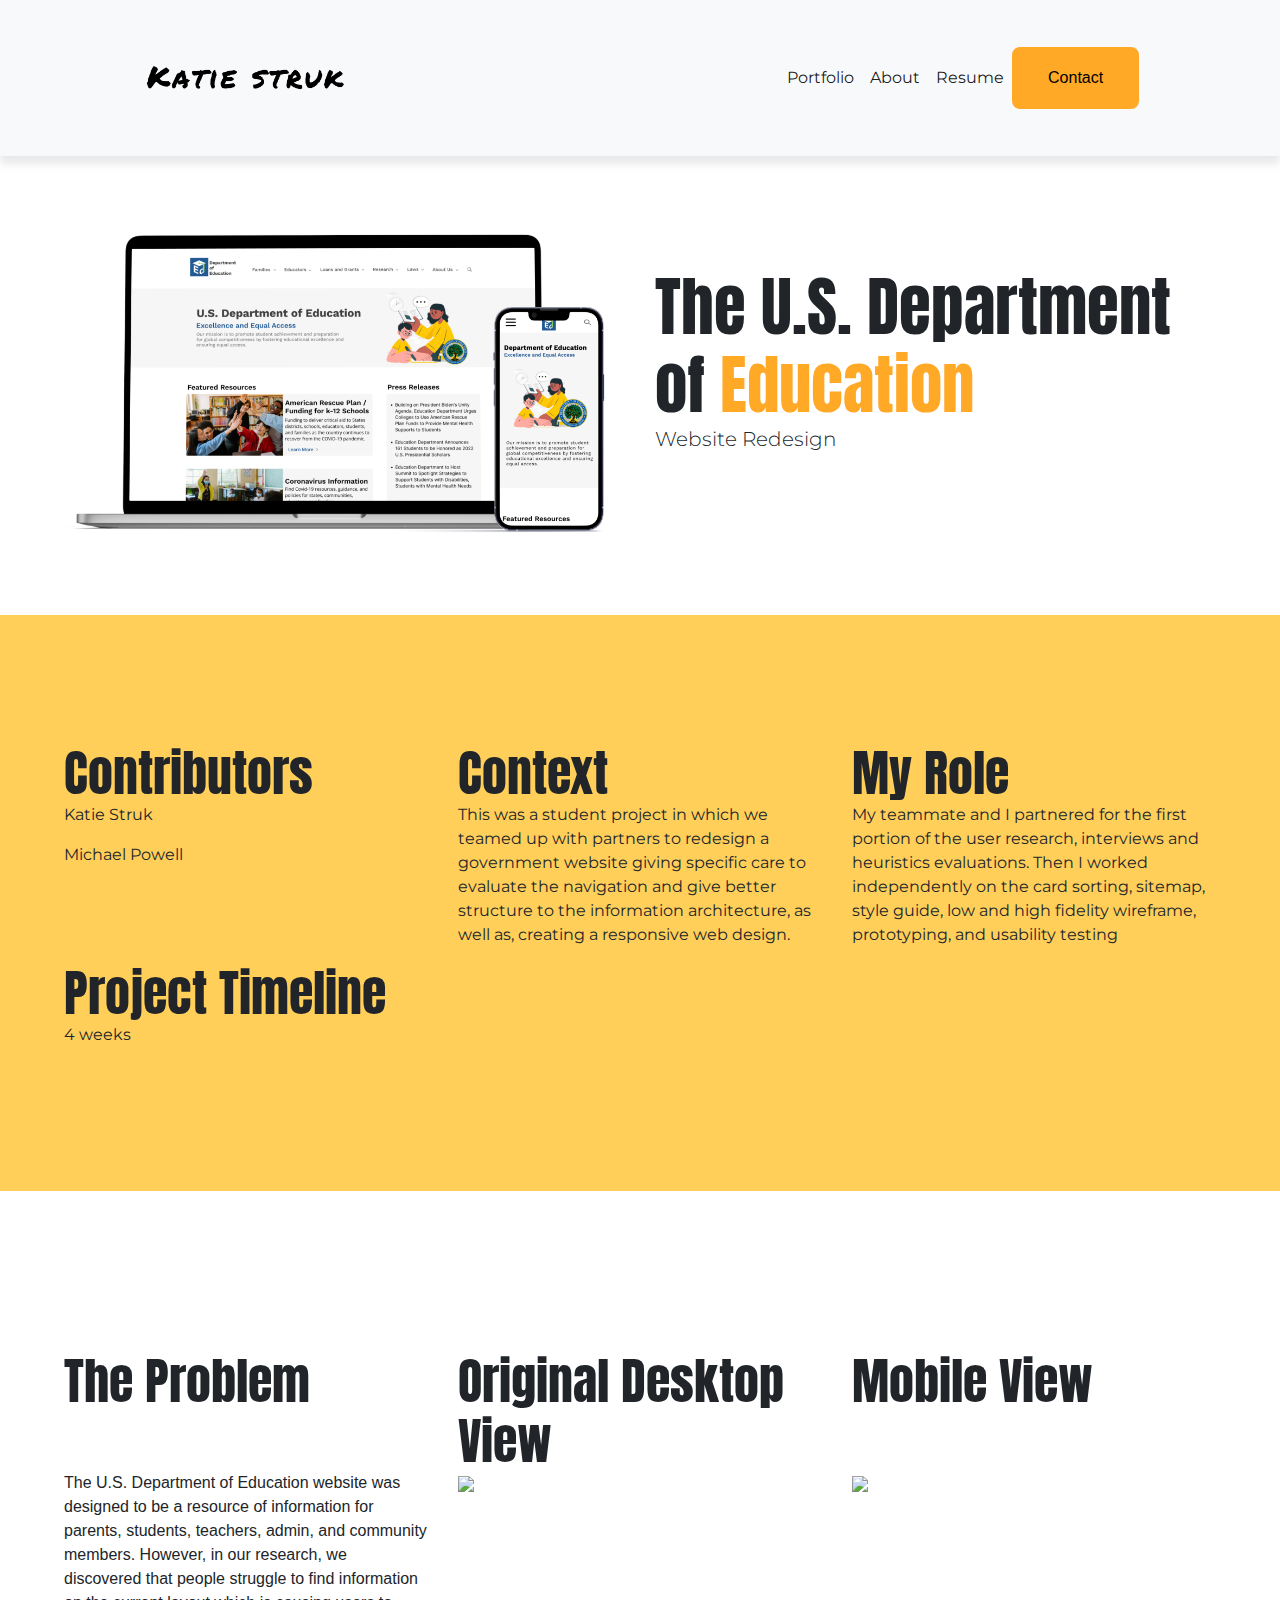
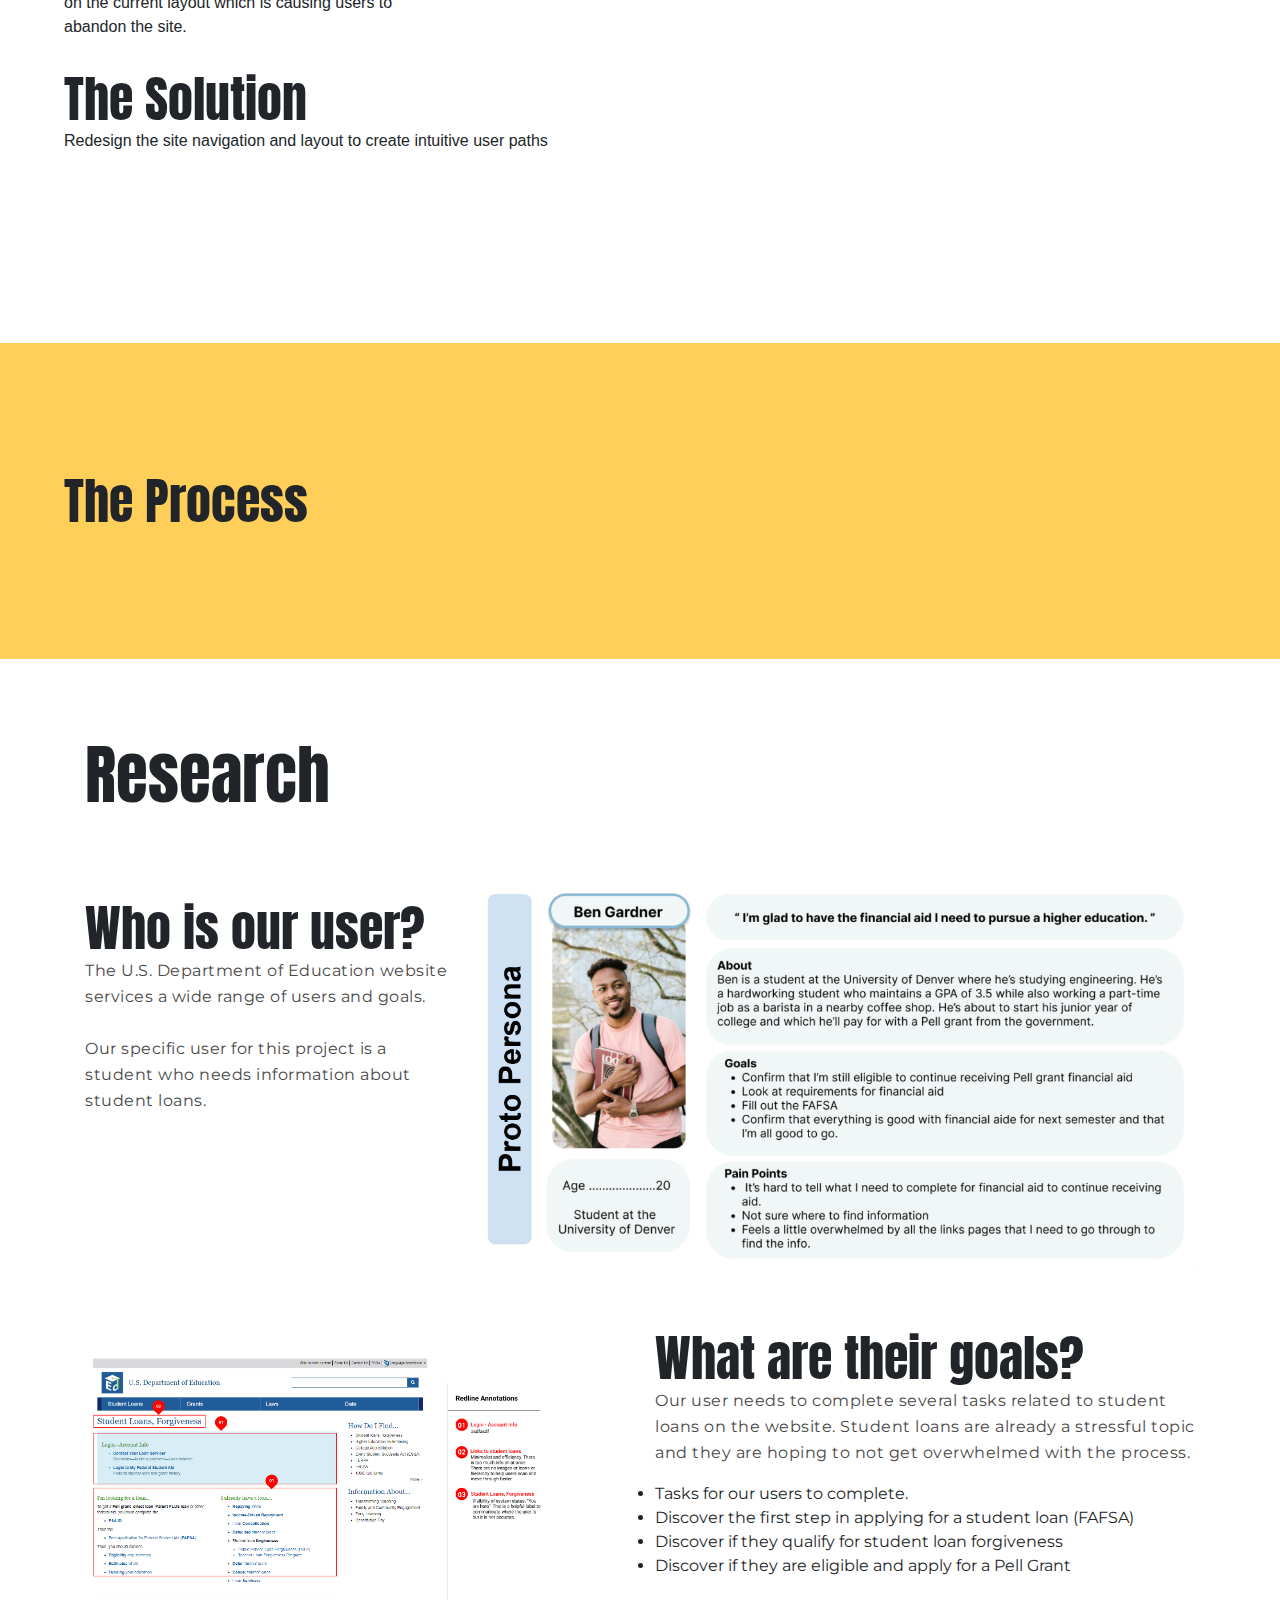
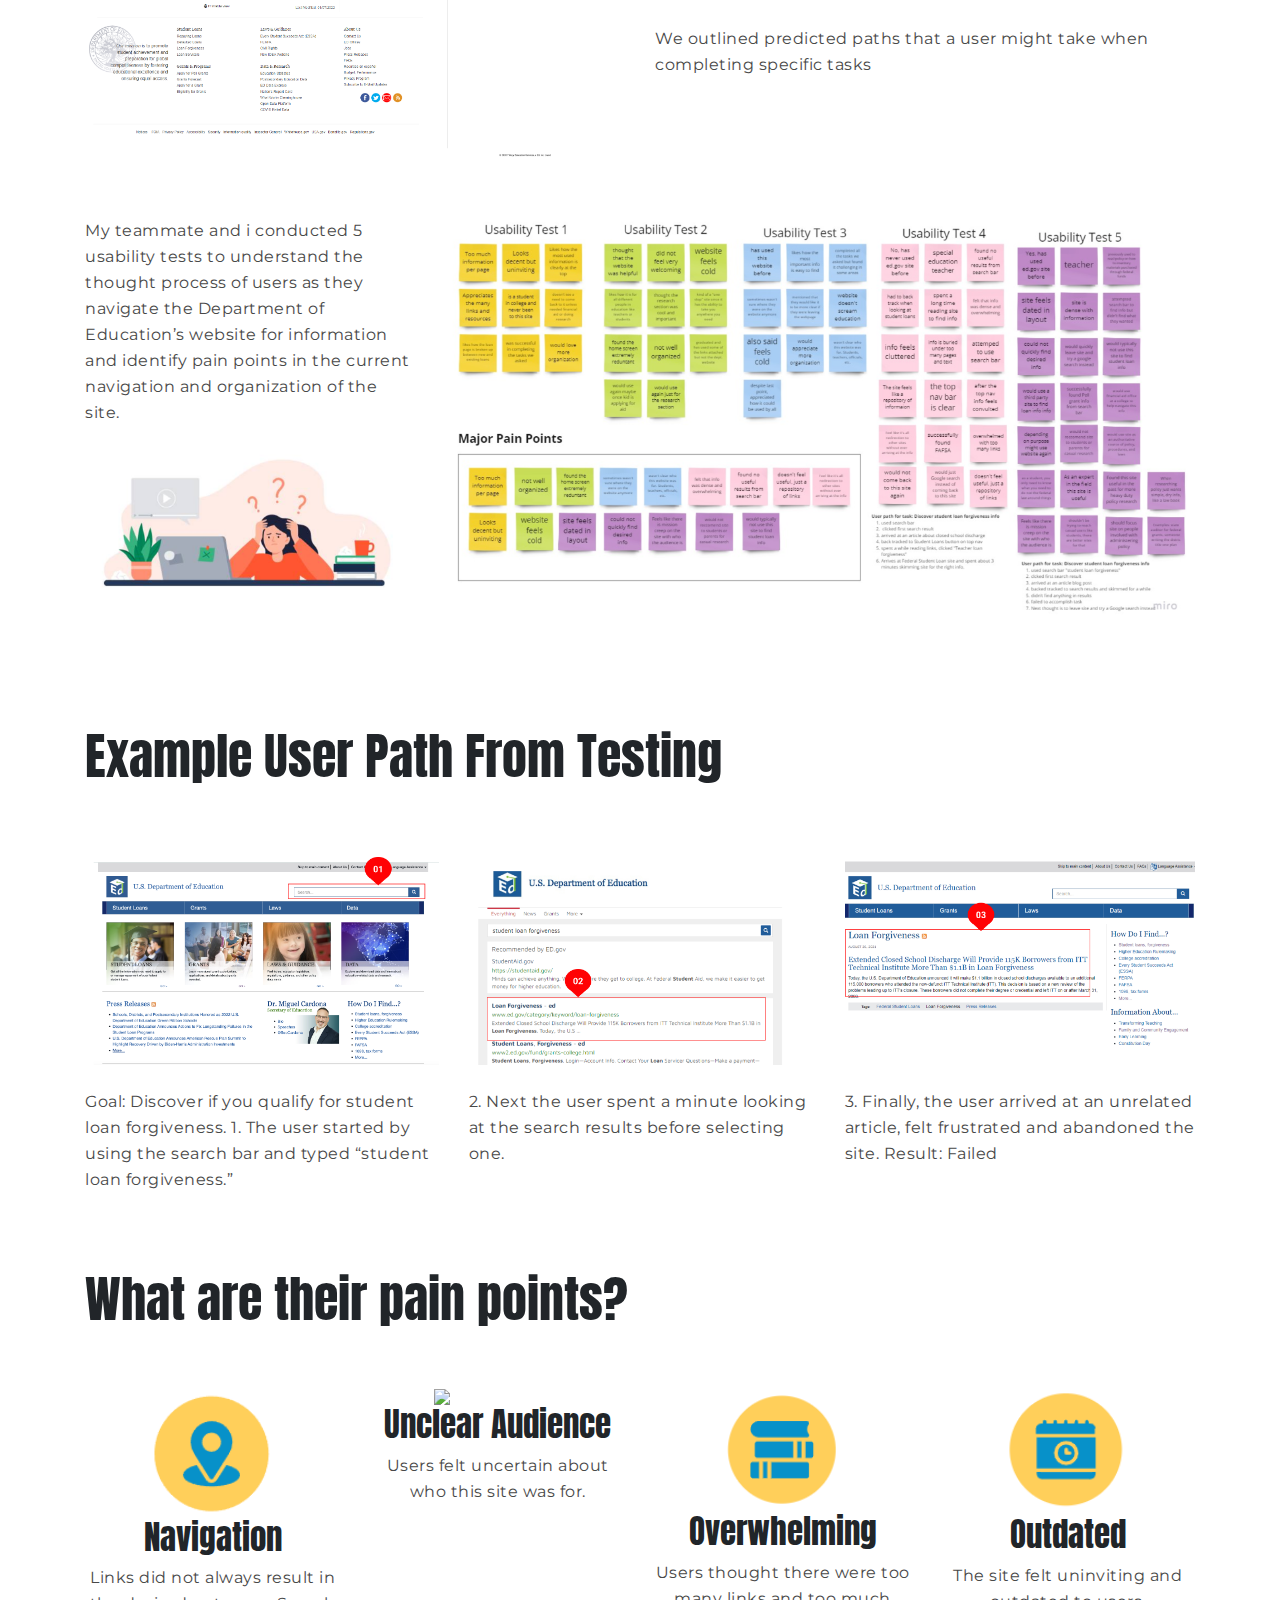
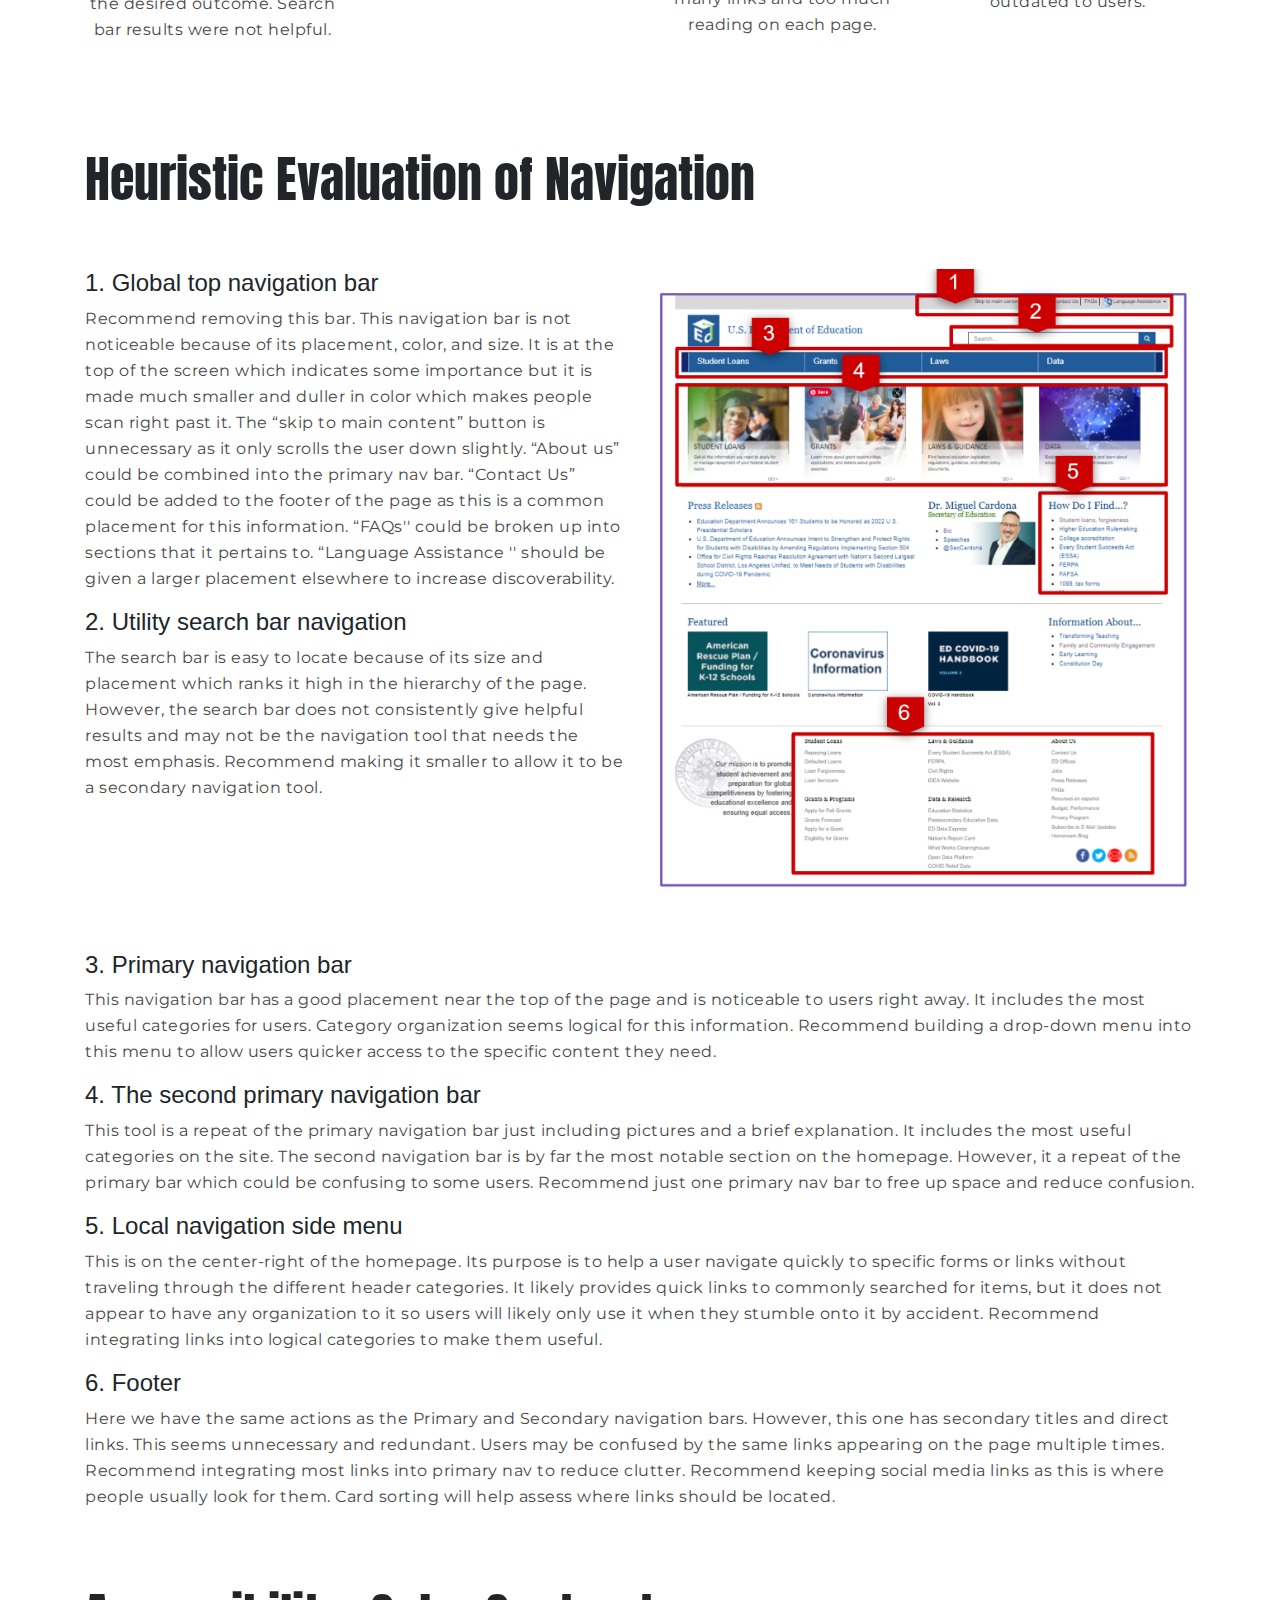
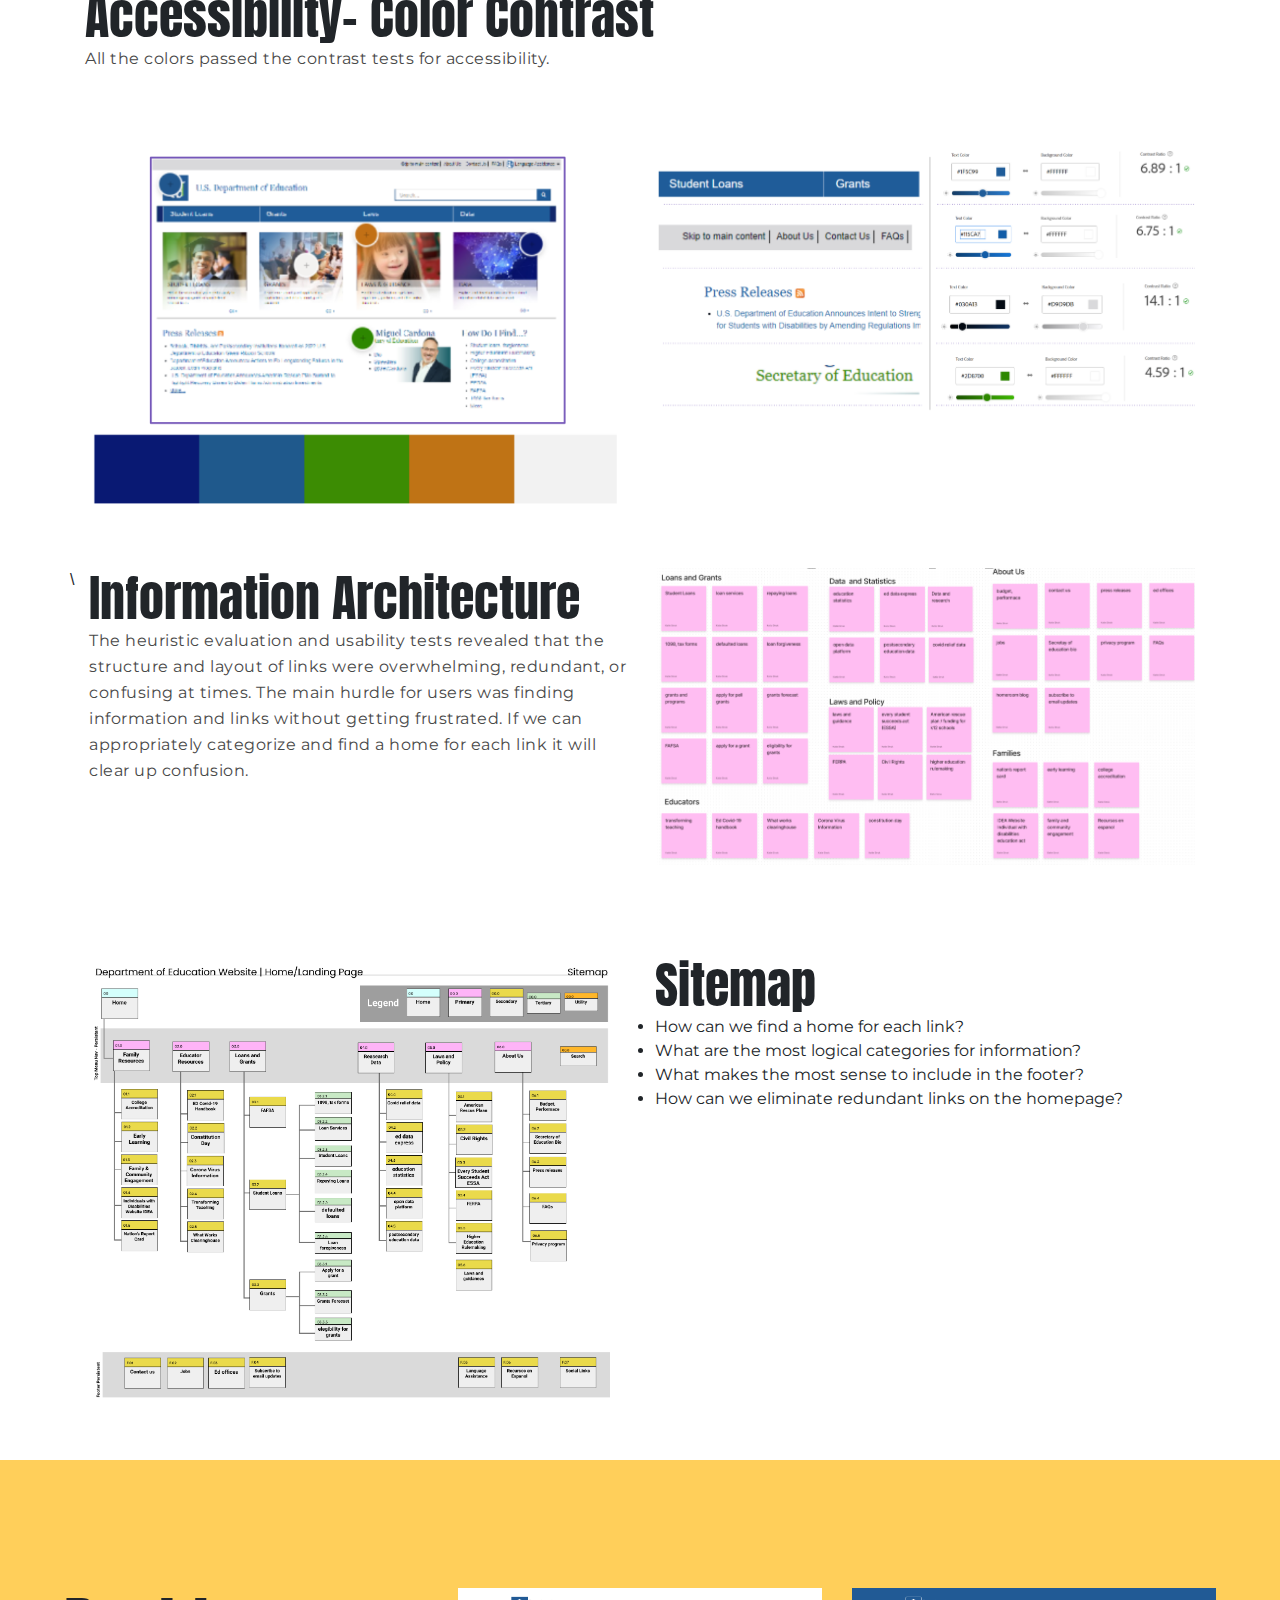
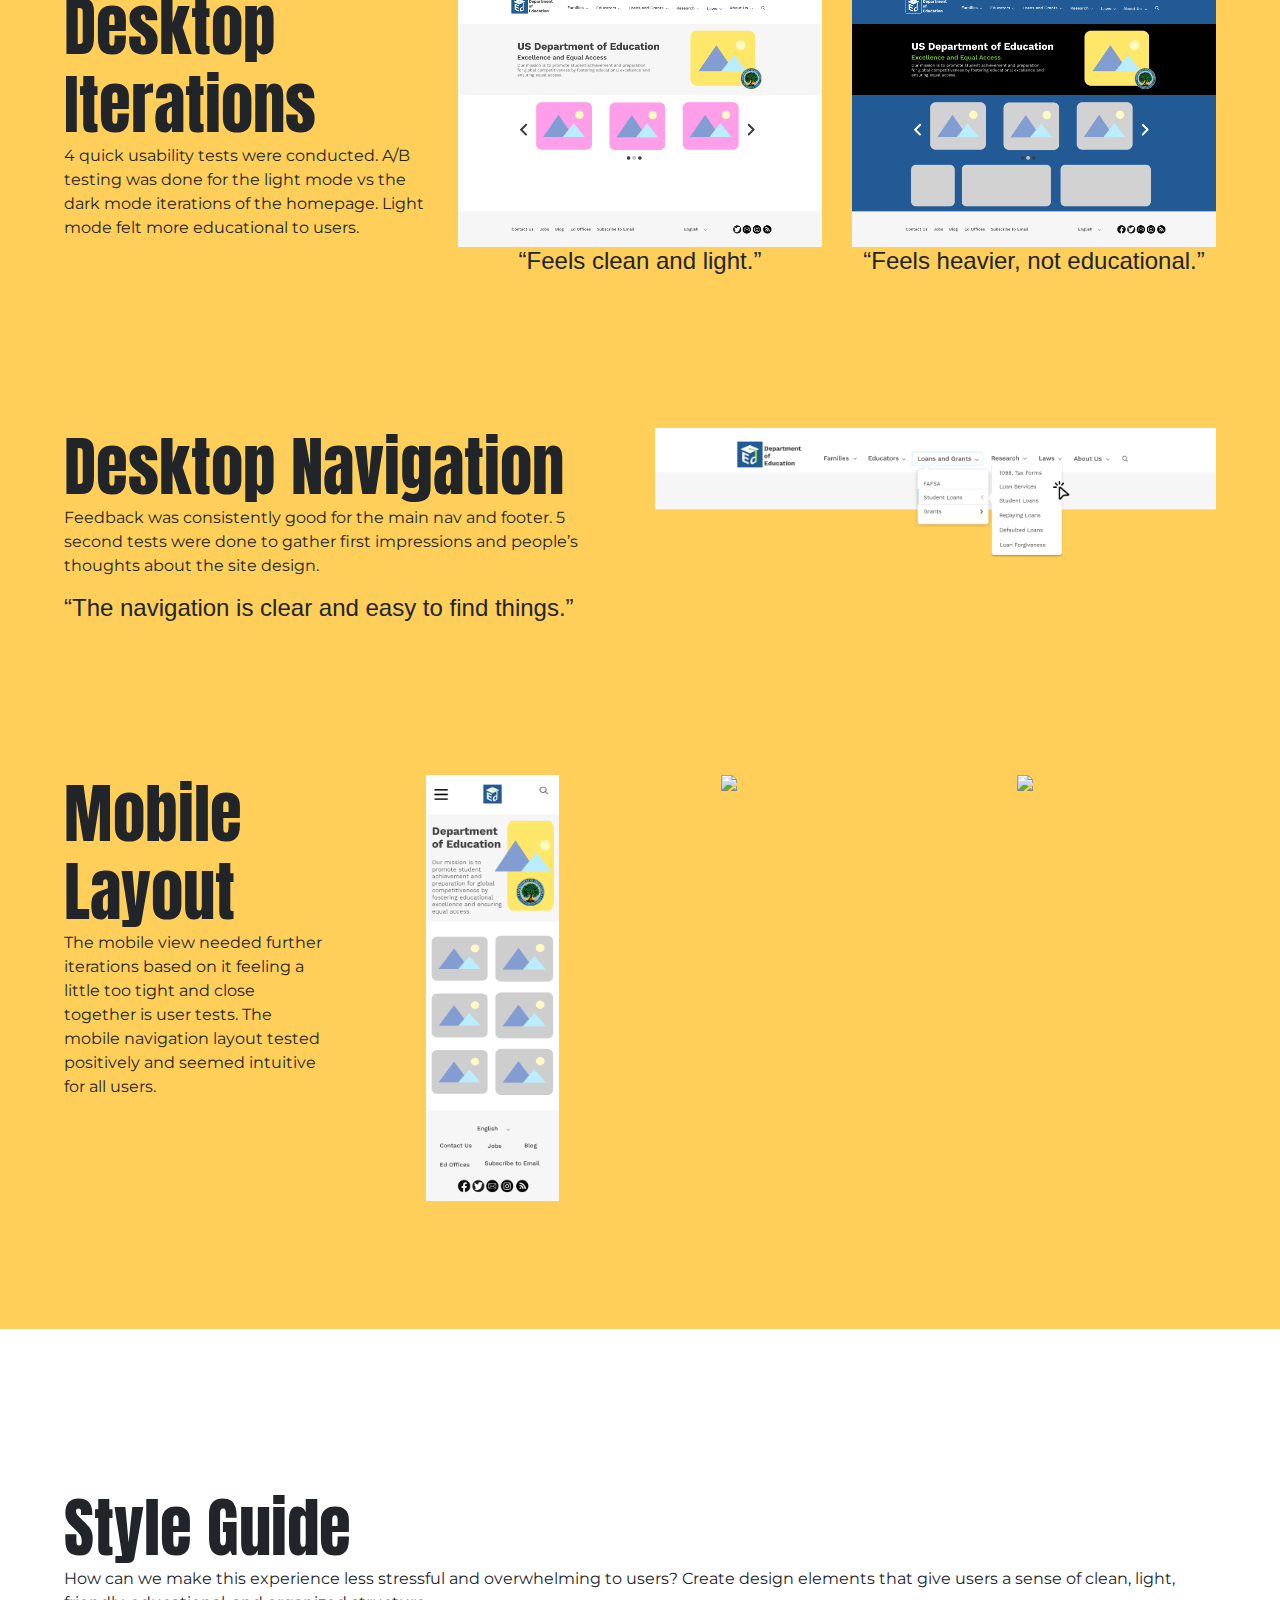
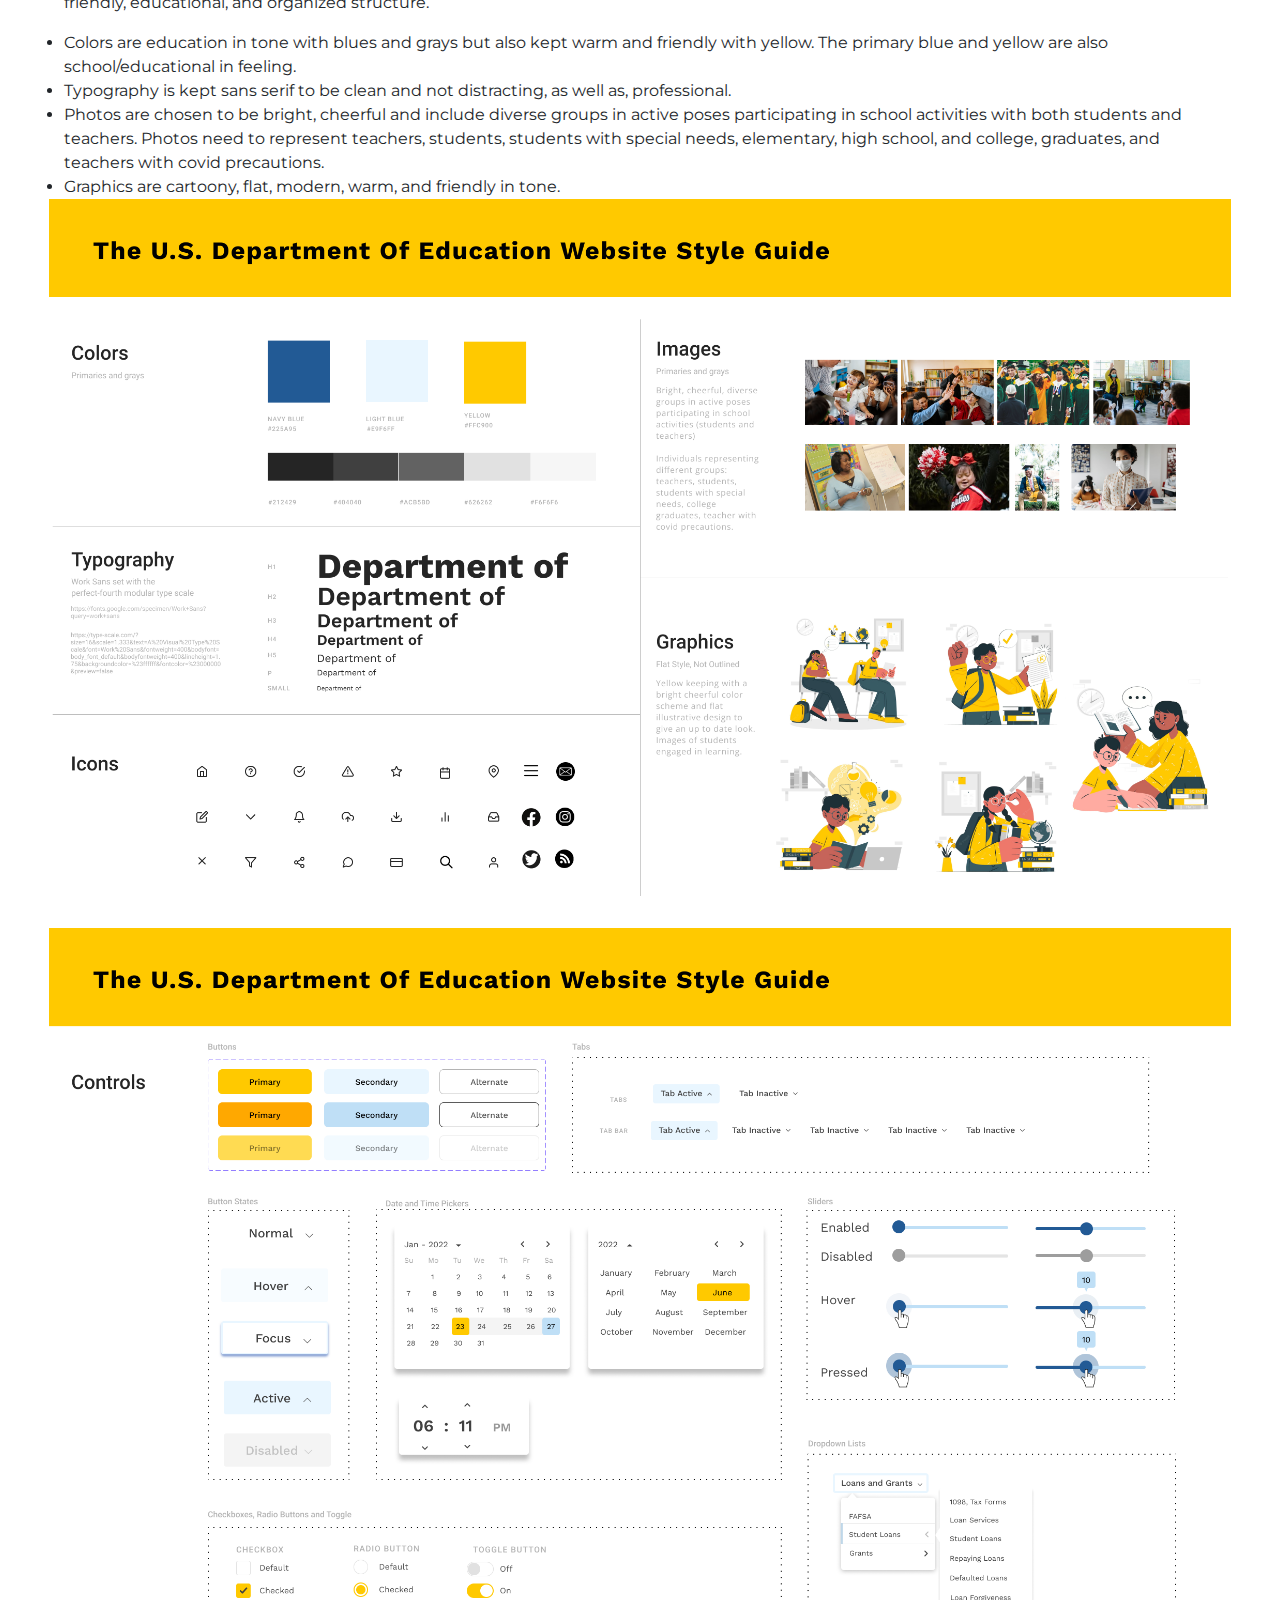
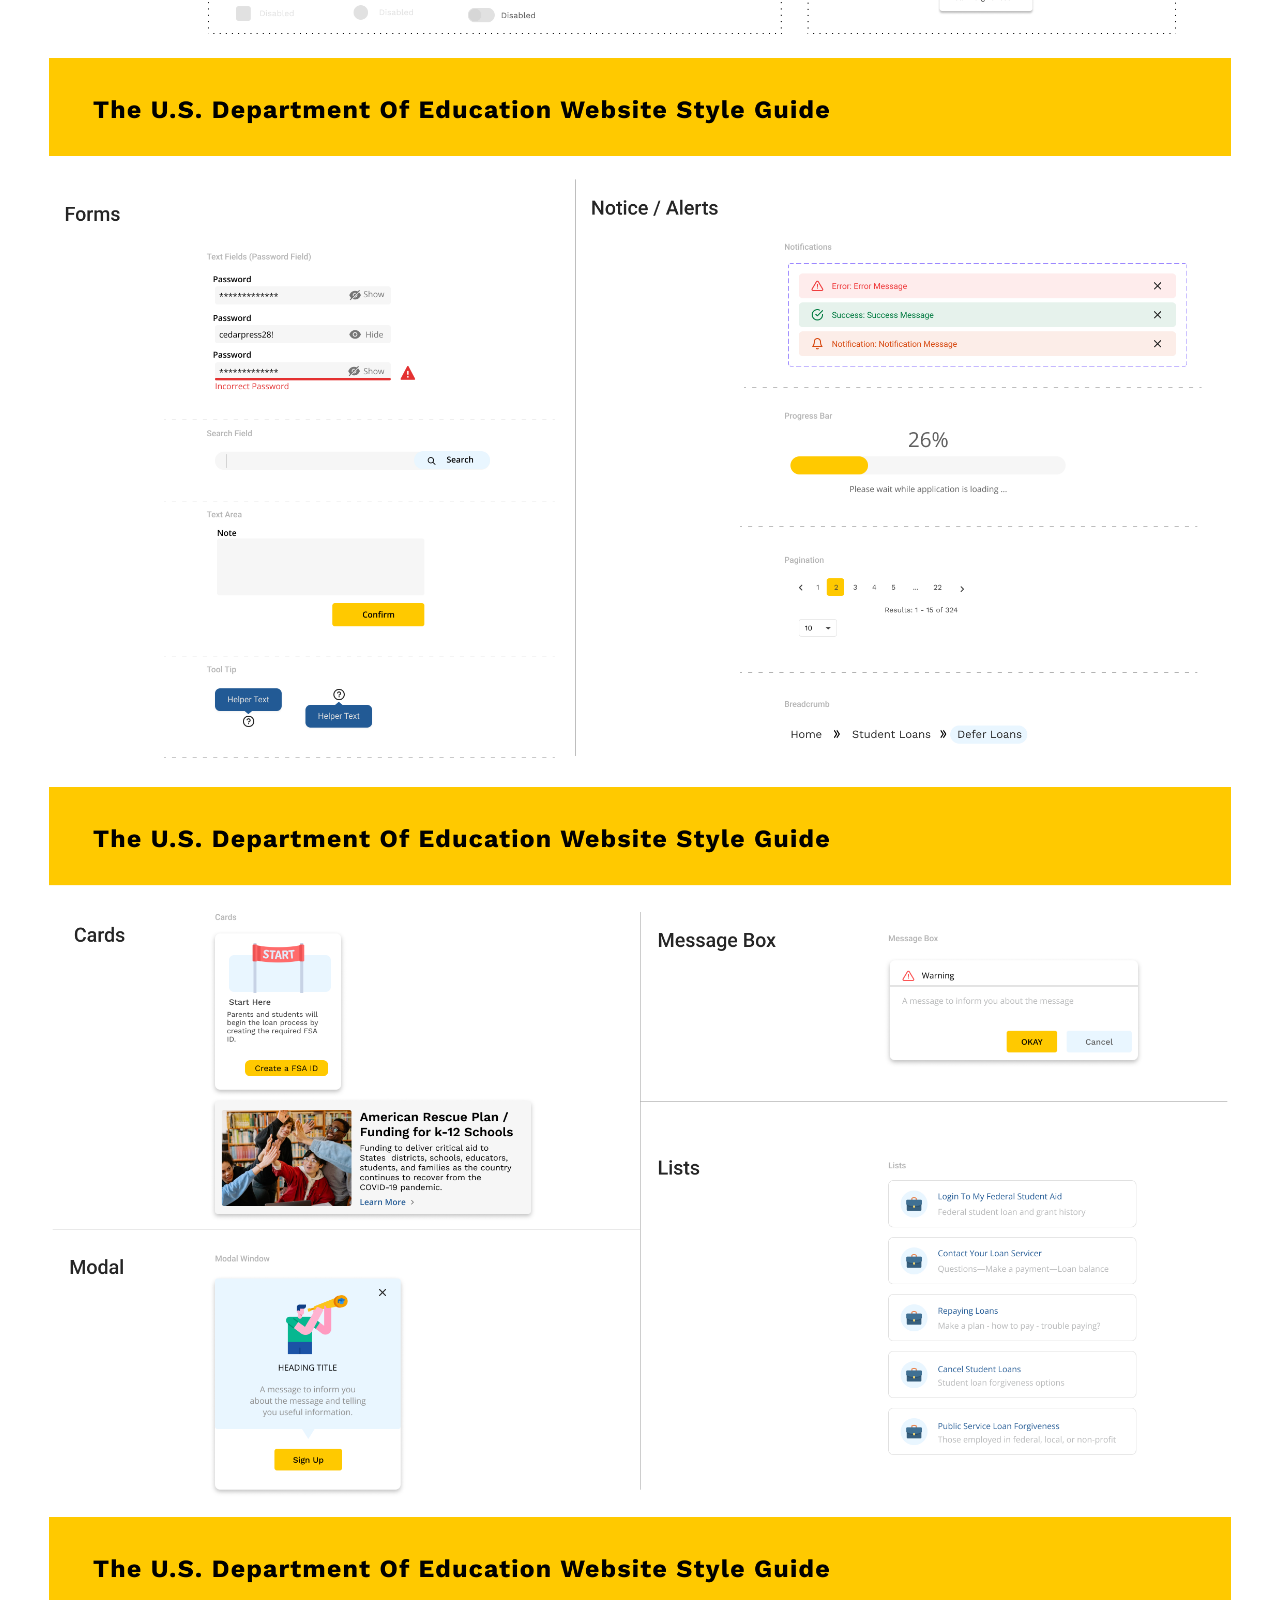
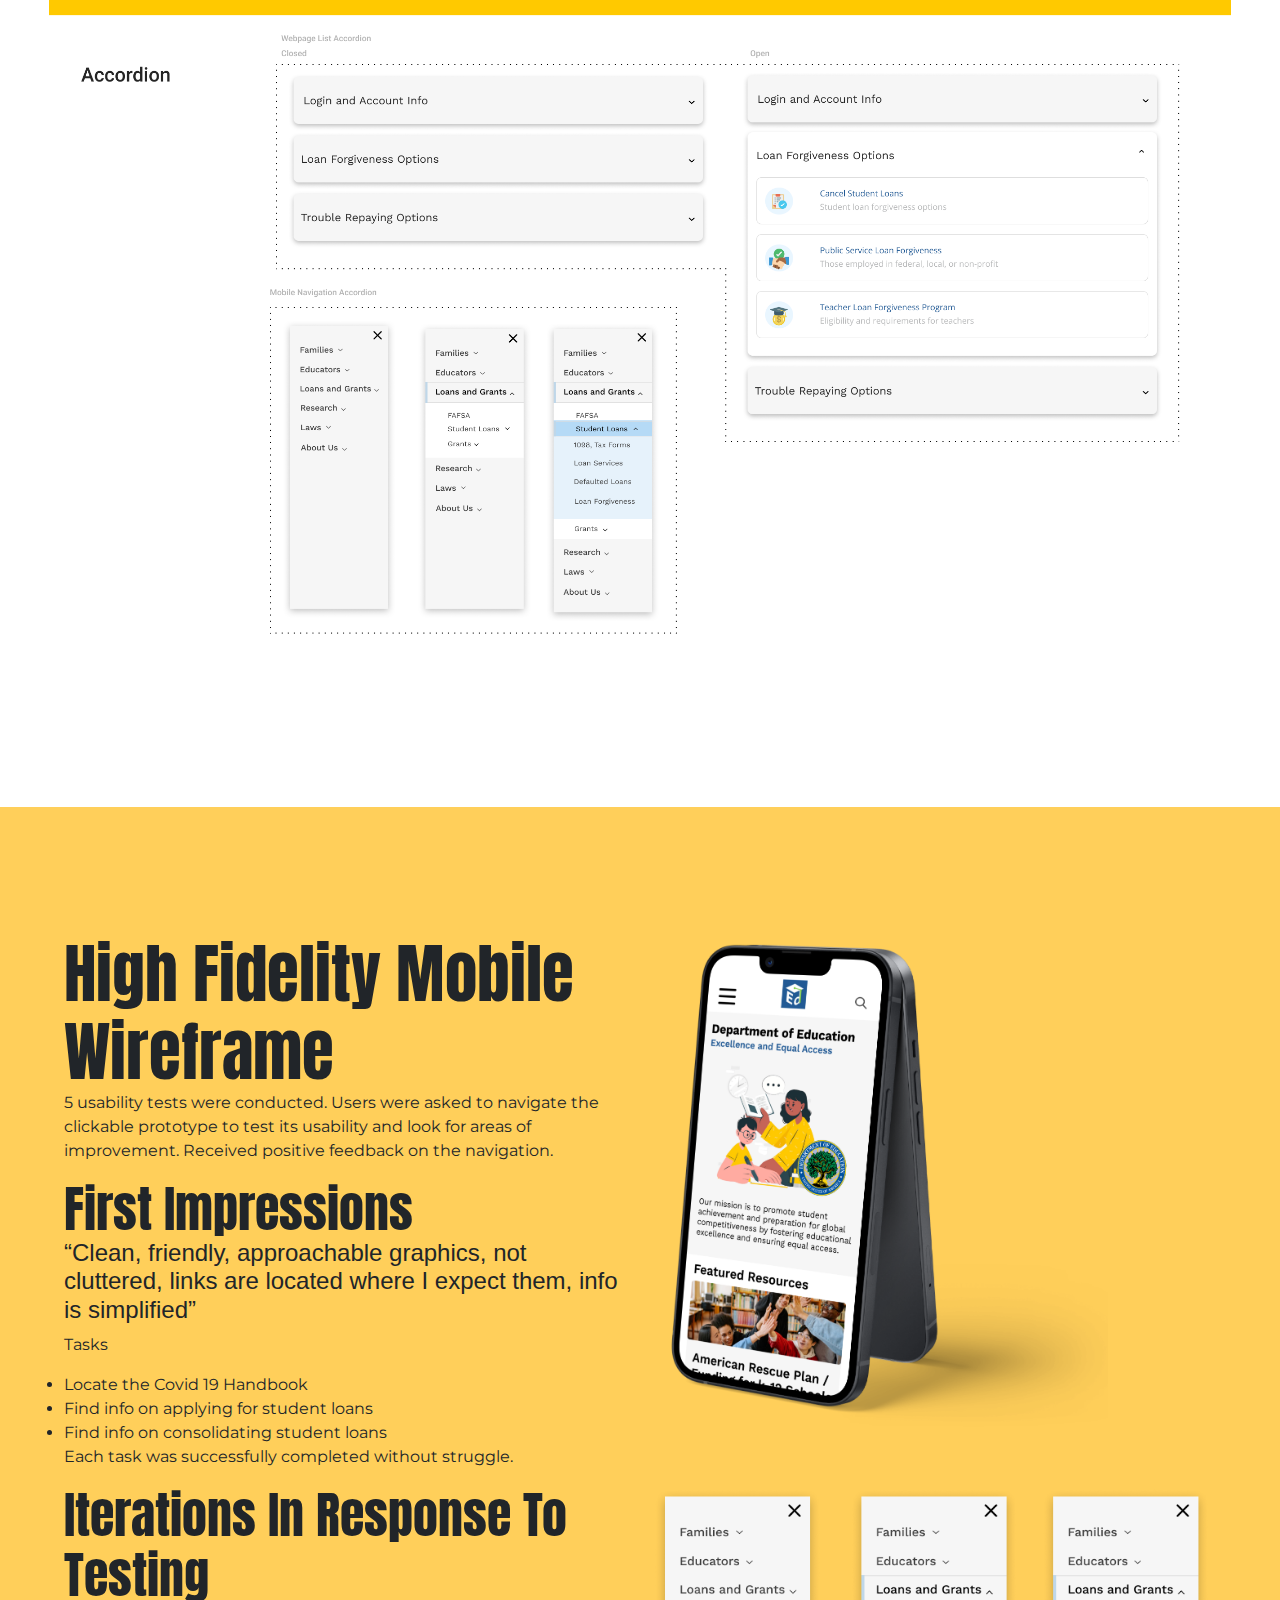
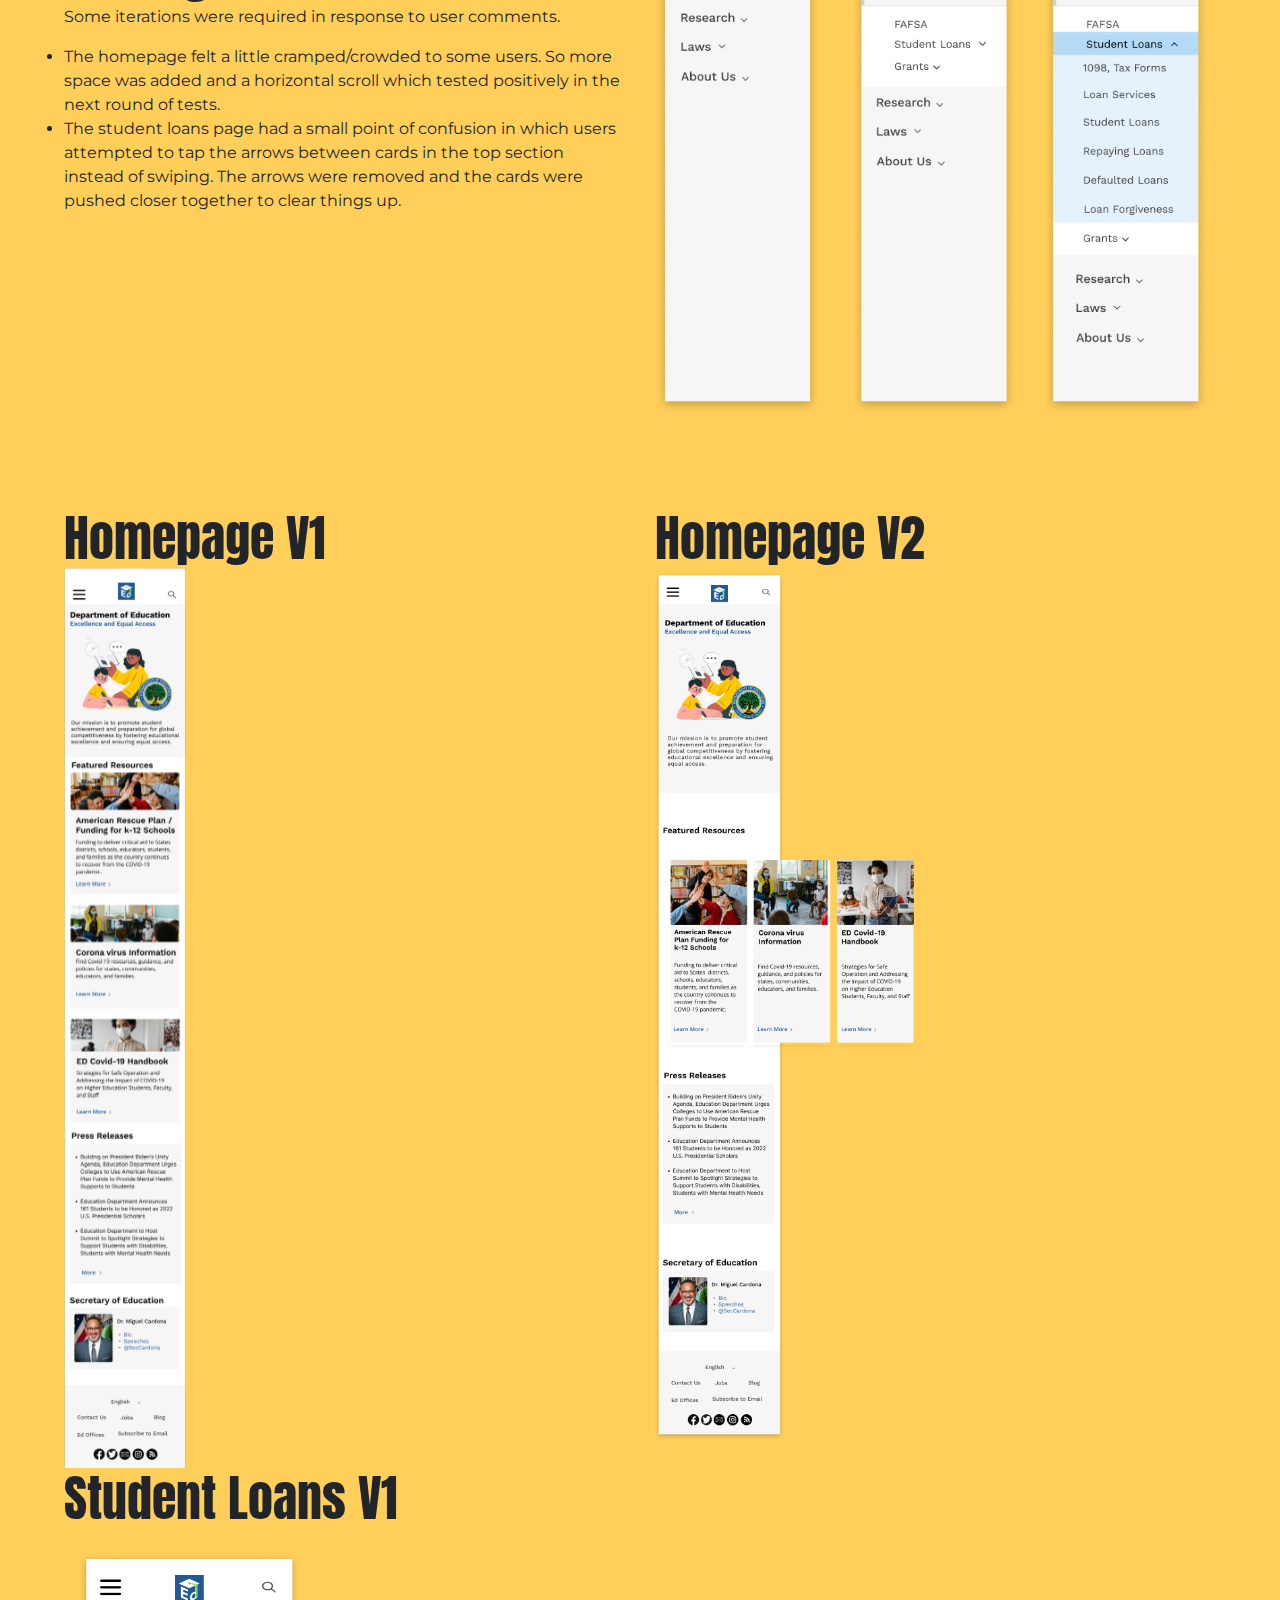
==== commit 04dcf222: "case study 2" ====
--- a/html/casestudy2.html
+++ b/html/casestudy2.html
@@ -58,39 +58,38 @@
           </div>
         </div>
 
-          
-
-          <div class="jumbotron jumbotron-fluid yellow">
-            <div class="container yellow">
-            <div class="container yellow">
-                <div class="row">
-                  <div class="col">
-                    <h2>Contributors</h2>
+        <div class="jumbotron yellow jumbotron-fluid ">
+          <div class="conatiner heroBoot">
+            <div class="row ">
+              <div class="col">
+                <h2>Contributors</h2>
                     <p>Katie Struk</p>
                     <p>Michael Powell</p>
-                  </div>
-                  <div class="col">
-                    <h2>Context</h2>
-                    <p>This was a student project in which we teamed up with partners to redesign a  government website giving specific care to evaluate the navigation and give better structure to the information architecture, as well as, creating a responsive web design.</p>
-                  </div>
-                  <div class="col">
-                    <h2>My Role</h2>
-                    <p>My teammate and I partnered for the first portion of the user research, interviews and heuristics evaluations. 
-                    Then I worked independently on the card sorting, sitemap, style guide, low and high fidelity wireframe, prototyping, and usability testing</p>
-                  </div>
+                </div>
+                <div class="col">
+                  <h2>Context</h2>
+                  <p>This was a student project in which we teamed up with partners to redesign a  government website giving specific care to evaluate the navigation and give better structure to the information architecture, as well as, creating a responsive web design.</p>
+                </div>
+                <div class="col">
+                  <h2>My Role</h2>
+                  <p>My teammate and I partnered for the first portion of the user research, interviews and heuristics evaluations. 
+                  Then I worked independently on the card sorting, sitemap, style guide, low and high fidelity wireframe, prototyping, and usability testing</p>
+                </div>
                 </div>
                 <div class="row">
                   <div class="col">
-                    <h2>Project</h2><h2> Timeline</h2>
+                    <h2>Project Timeline</h2>
                     <p>4 weeks</p>
                   </div>
                 </div>
-              </div>
-          </div>
-          </div>
+                </div>
+                </div>
+
+         
+         
           
-
-          <div class="container white">
+            <div class="jumbotron white jumbotron-fluid ">
+            <div class="conatiner heroBoot">
             <div class="row">
               <div class="col">
                 <h2>The Problem</h2>
@@ -121,10 +120,15 @@
               </div>
           </div>
           </div>
-
-          <div class="jumbotron jumbotron-fluid yellow">
-          <div class="container yellow">
+          </div>
+
+          <div class="jumbotron yellow jumbotron-fluid ">
+            <div class="conatiner heroBoot">
+            <div class="row">
+              <div class="col">
           <h2>The Process</h2>
+          </div>
+          </div>
           </div>
           </div>
 
@@ -298,30 +302,240 @@
                       </div>
                       </div>
                       </div>
-        <div class="jumbotron jumbotron-fluid yellow">
-        <div class="container yellow">
-          <div class="row sectionPad">
+       
+
+              <div class="jumbotron jumbotron-fluid yellow">
+              <div class="conatiner yellow heroBoot">
+                <div class="row ">
+                  <div class="col">
+                    <h1>Desktop Iterations </h1>
+                    <p>4 quick usability tests were conducted. A/B testing was done for the light mode vs the dark mode iterations of the homepage. Light mode felt more educational to users.</p>
+                  </div>
+                  <div class="col center">
+                    <img class="heur" src="../images/Edu Case Study/Home Page Ui Navigation (2).png">
+                    <h4>“Feels clean and light.”</h4>
+                  </div>
+                  <div class="col center">
+                    <img class="heur" src="../images/Edu Case Study/Version B.png">
+                    <h4>“Feels heavier, not educational.”</h4> <br><br><br><br><br><br>
+                  </div>
+                </div>
+                <div class="row ">
+                  <div class="col">
+                    <h1>Desktop Navigation</h1>
+                    <p>Feedback was consistently good for the main nav and footer.
+                    5 second tests were done to gather first impressions and people’s thoughts about the site design.</p>
+                    <h4>“The navigation is clear and easy to find things.” </h4>
+                    <br><br><br><br><br><br>
+                  </div>
+                  <div class="col">
+                    <img class="heur" src="../images/Edu Case Study/Home Page Ui Navigation (8).png">
+                  </div>
+                </div>
+                <div class="row">
+                  <div class="col">
+                    <h1>Mobile Layout</h1>
+                    <p>The mobile view needed further iterations based on it feeling a little too tight and close together is user tests.
+                    The mobile navigation layout tested positively and seemed intuitive for all users. </p>
+                  </div>
+                  <div class="col">
+                    <img class="centerPic" src="../images/Edu Case Study/Android Large - 1.png">
+                  </div>
+                  <div class="col">
+                    <img class="centerPic" src="../images/Edu Case Study/Android Large - 3.png">
+                  </div>
+                  <div class="col">
+                    <img class="centerPic" src="../images/Edu Case Study/android large - 2.PNG">
+                  </div>
+                </div>
+              </div>
+              </div>
+  <div class="jumbotron jumbotron-fluid white">
+    <div class="conatiner heroBoot">
+      <div class="row ">
+        <div class="col">
+          <h1>Style Guide</h1>
+          <p>How can we make this experience less stressful and overwhelming to users? Create design elements that give users a sense of clean, light, friendly, educational, and organized structure.</p>
+            
+          <li>Colors are education in tone with blues and grays but also kept warm and friendly with yellow. The primary blue and yellow are also school/educational in feeling.</li>
+            
+          <li>Typography is kept sans serif to be clean and not distracting, as well as, professional.</li>
+            
+          <li>Photos are chosen to be bright, cheerful and include diverse groups in active poses participating in school activities with both students and teachers. Photos need to represent teachers, students, students with special needs, elementary, high school, and college, graduates, and teachers with covid precautions.</li>
+            
+          <li>Graphics are cartoony, flat, modern, warm, and friendly in tone.</li>
+          </div>
+          <div class="row">
             <div class="col">
-              <h2>Desktop Iterations</h2>
-              <P>4 quick usability tests were conducted. 
-
-                A/B testing was done for the light mode vs the dark mode iterations of the homepage. 
-                
-                Light mode felt more educational to users.</P>
-              </div>
-              <div class="col center">
-                <img class="heur" src="../images/Edu Case Study/Home Page Ui Navigation (2).png">
-                <h4>“Feels clean and light.”</h4>
-              </div>
-              <div class="col center">
-                <img class="heur" src="../images/Edu Case Study/Version B.png">
-                <h4>“Feels heavier, not educational.”</h4>
-              </div>
-              </div>
-              </div>
-              </div>
-
-        
+              <img class="heur" src="../images/Edu Case Study/Style Guide 1.png">
+              <img class="heur" src="../images/Edu Case Study/Style Guide 2.png">
+              <img class="heur" src="../images/Edu Case Study/Style Guide 3.png">
+              <img class="heur" src="../images/Edu Case Study/Style Guide 4.png">
+              <img class="heur" src="../images/Edu Case Study/Style Guide 5.png">
+            </div>
+          </div>
+          </div>
+          </div>
+          </div>
+
+  <div class="jumbotron jumbotron-fluid yellow">
+    <div class="conatiner heroBoot">
+      <div class="row ">
+        <div class="col">
+          <h1>High Fidelity Mobile Wireframe</h1>
+          <p>5 usability tests were conducted. Users were asked to navigate the clickable prototype to test its usability and look for areas of improvement. Received positive feedback on the navigation.</p>
+          <h2>First Impressions</h2>
+          <h4>“Clean, friendly, approachable graphics, not cluttered, links are located where I expect them, info is simplified”</h4>
+          <p>Tasks</p>
+          <li>Locate the Covid 19 Handbook </li>
+          <li>Find info on applying for student loans</li>
+          <li>Find info on consolidating student loans</li>
+          <p>Each task was successfully completed without struggle.</p>
+        </div>
+        <div class="col">
+          <img class="heur2 " src="../images/Edu Case Study/Frame 37.png">
+        </div>
+      </div>
+      <div class="row ">
+        <div class="col">
+          <h2>Iterations In Response To Testing</h2>
+          <p>Some iterations were required in response to user comments. </p>
+
+          <li>The homepage felt a little cramped/crowded to some users. So more space was added and a horizontal scroll which tested positively in the next round of tests.</li>
+            
+            <li>The student loans page had a small point of confusion in which users attempted to tap the arrows between cards in the top section instead of swiping. The arrows were removed and the cards were pushed closer together to clear things up.</li>
+        </div>
+        <div class="col">
+          <img class="heur" src="../images/Edu Case Study/Frame 38 clear.png">
+          <br><br><br><br><br>
+        </div>
+      </div>
+      <div class="row ">
+        <div class="col">
+          <h2>Homepage V1</h2>
+          <img class="heur3" src="../images/Edu Case Study/mobile homepage v1.PNG">
+          </div>
+          <div class="col">
+            <h2>Homepage V2</h2>
+            <img class="heur3" src="../images/Edu Case Study/Frame 39.png">
+          </div>
+          <div class="col">
+            <h2>Student Loans V1</h2>
+            <img class="heur3" src="../images/Edu Case Study/Frame 40.png">
+          </div>
+          <div class="col">
+            <h2>Student Loans V2</h2>
+            <img class="heur3" src="../images/Edu Case Study/Final Mobile.png">
+          </div>
+          </div>
+          <div class="row ">
+            <div class="col">
+              <br><br><br><br><br>
+              <h1>High Fidelity Desktop Wireframe </h1>
+              <br><br>
+              </div></div>
+          <div class="row ">
+          <div class="col">
+              <img class="heur" src="../images/Edu Case Study/Home Page Ui Navigation (1).png">
+              </div>
+              <div class="col">
+                <img class="heur" src="../images/Edu Case Study/Student loans v1.png">
+                </div>
+                <div class="col">
+                  <img class="heur" src="../images/Edu Case Study/Student loans v1 (1).png">
+                  </div>
+            </div>
+            <div class="row ">
+              <div class="col">
+                <h2>They loved it!</h2>
+                <p>5 usability tests were conducted on the desktop view as well.
+
+                  Navigation, aesthetics, and the information layout all tested positively. 
+                  
+                  Users successfully found the information they were asked to discover. They enjoyed the clean look of the site and the bright cheerful graphics. They found it to be a pleasant experience.</p>
+              </div>
+              <div class="col"></div>
+            </div>
+      </div>
+      </div>
+
+  <div class="jumbotron jumbotron-fluid white">
+    <div class="conatiner heroBoot">
+      <div class="row ">
+        <div class="col">
+          <h1>Prototype - Final</h1>
+          <br><br><br><br><br>
+    </div>
+    </div>
+    <div class="row ">
+      <div class="col">
+        <img class="heur" src="../images/final edu website desktop video 2.gif">
+    </div>
+    <div class="col">
+      <img class="" src="../images/final edu website mobile video 2.gif">
+    </div>
+    </div>
+  </div>
+</div>
+
+<div class="jumbotron yellow jumbotron-fluid ">
+  <div class="conatiner heroBoot">
+    <div class="row ">
+      <div class="col">
+        <h1>Conclusion</h1>
+        <br><br><br>
+      </div>
+    </div>
+    <div class="row ">
+      <div class="col">
+        <h2>The User</h2>
+        <p>Our user, a college student, was overwhelmed by links and text when looking for information about student loans. They weren’t finding information. When they did find the information they needed, they still felt that the existing website was outdated and uninviting.</p>
+      </div>
+      <div class="col">
+        <h2>The Solutions</h2>
+        <li>Removed redundant links, and cleaned up the footer.
+        </li>
+        <li>Restructured information to find a home for links that were located all over the homepage.</li>
+        <li>Removed redundant navigation bars</li>
+        <li>Grouped content into cards to make them more digestible and scannable. </li>
+        <li>Carefully selected graphics and photos to give a more friendly updated look, as well as, reflect the audience of the website.</li>
+        <li>Built-in accordion sections to the loans page to reduce the overwhelming feeling of the number of links.</li>
+      </div>
+    </div>
+  </div>
+</div>
+
+
+
+
+
+
+  <div class="jumbotron purple jumbotron-fluid ">
+    <div class="conatiner heroBoot">
+      <div class="row ">
+        <div class="col">
+          <li class="blockTitle">Social</li>
+          <li class="block">
+          <a href="https://www.instagram.com/katie_struk/">Instagram</a>
+          <li class="block">
+          <a href="https://www.linkedin.com/in/katie-struk-961507230/">LinkedIn</a>
+        </div>
+        <div class="col">
+          <ul>    
+            <li style="padding-top:2em" class="block copyright">Copyright- Katie Struk 2022</li>
+        </ul>
+        </div>
+        <div class="col">
+          <ul>
+            <li class="block blockTitle">Currently In</li>
+            <li class="block">Denver, CO</li>
+        </ul>
+        </div>
+
+      </div>
+    </div>
+  </div>
+
 
                   
 
--- a/css/index.css
+++ b/css/index.css
@@ -941,6 +941,8 @@
 span{
     color:#FFA927;
 }
+
+
 .heroBoot{
     margin-left: 5% ;
     margin-right:5%;
@@ -948,11 +950,23 @@
     margin-top: 5%;
 }
 .centerPic{
-    display: block;
+    display: flex;
   margin-left: auto;
   margin-right: auto;
   width: 50%;
 }
 .heur{
     width:100%;
-}+}
+.heur2{
+    height:500px;
+}
+.heur3{
+    height:900px;
+}
+.container p{
+    font: 16px ;
+}
+.purple{
+    background-color:#736094;
+}
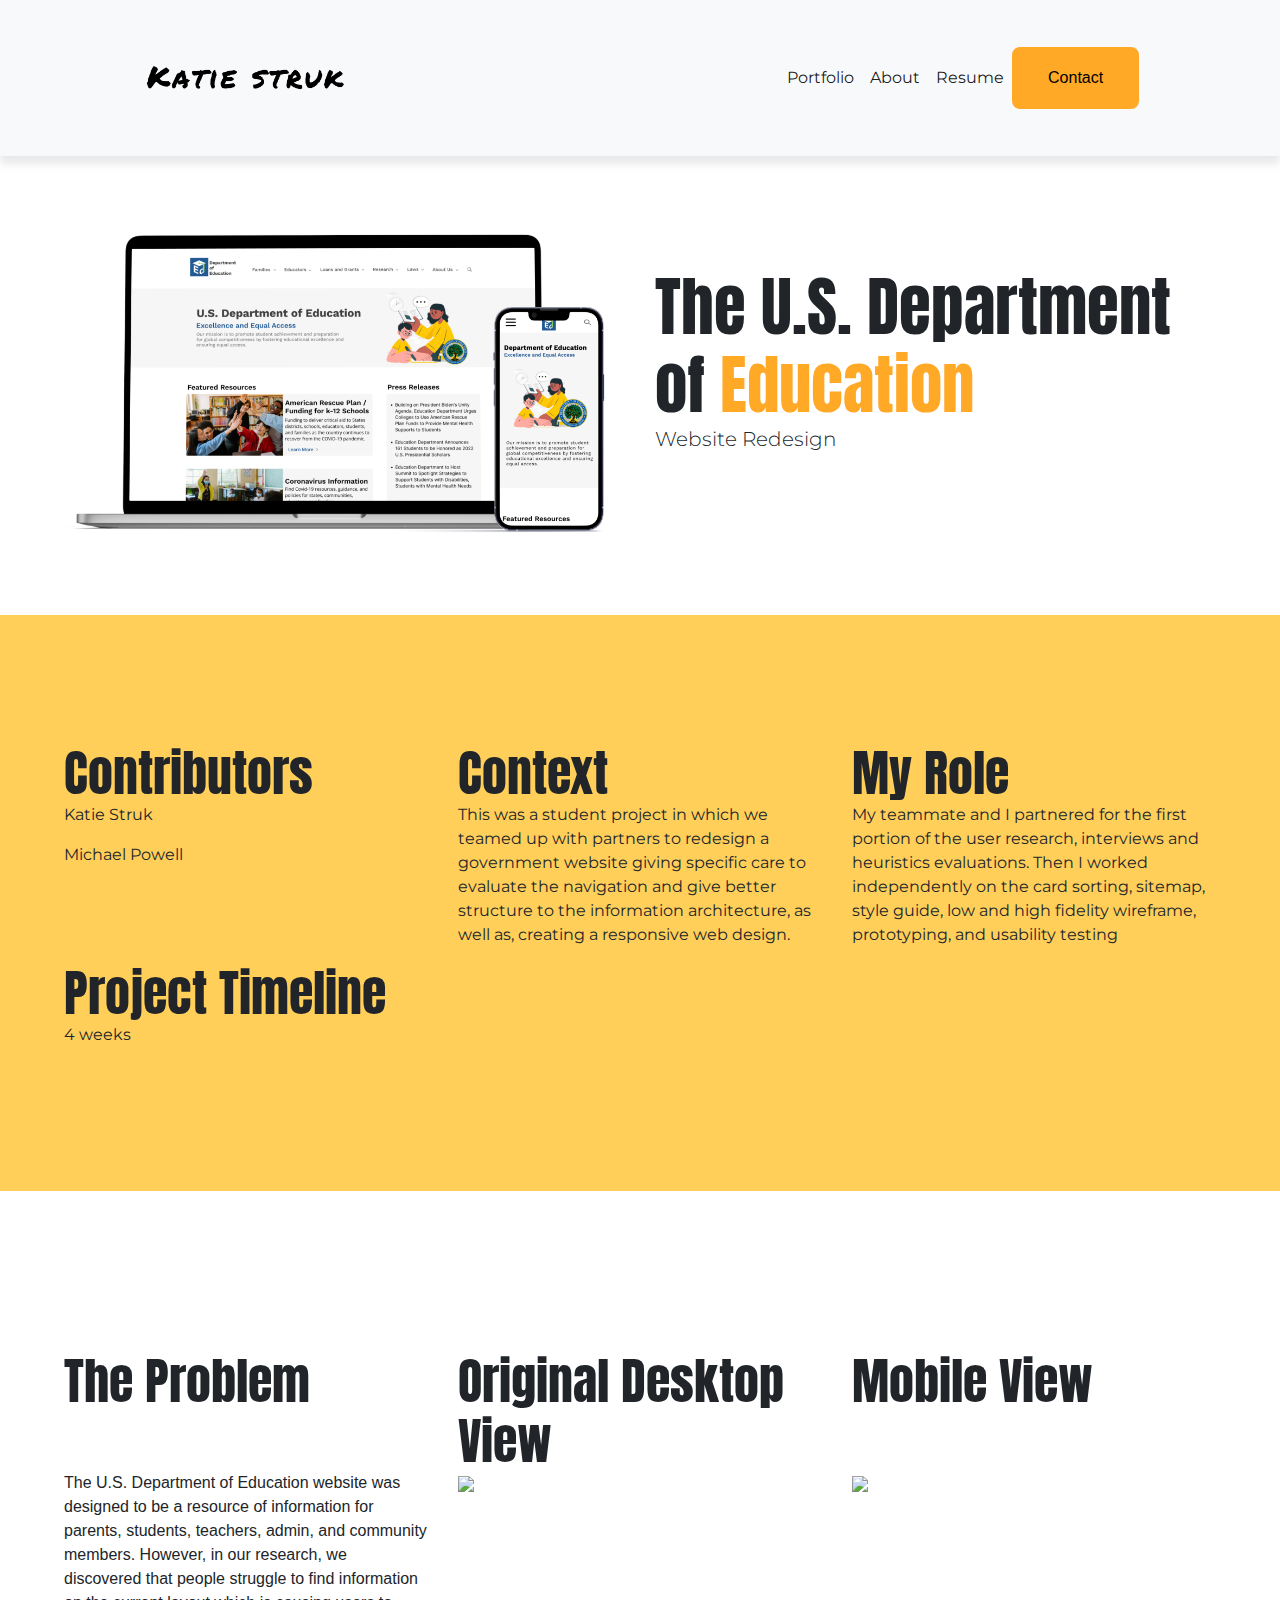
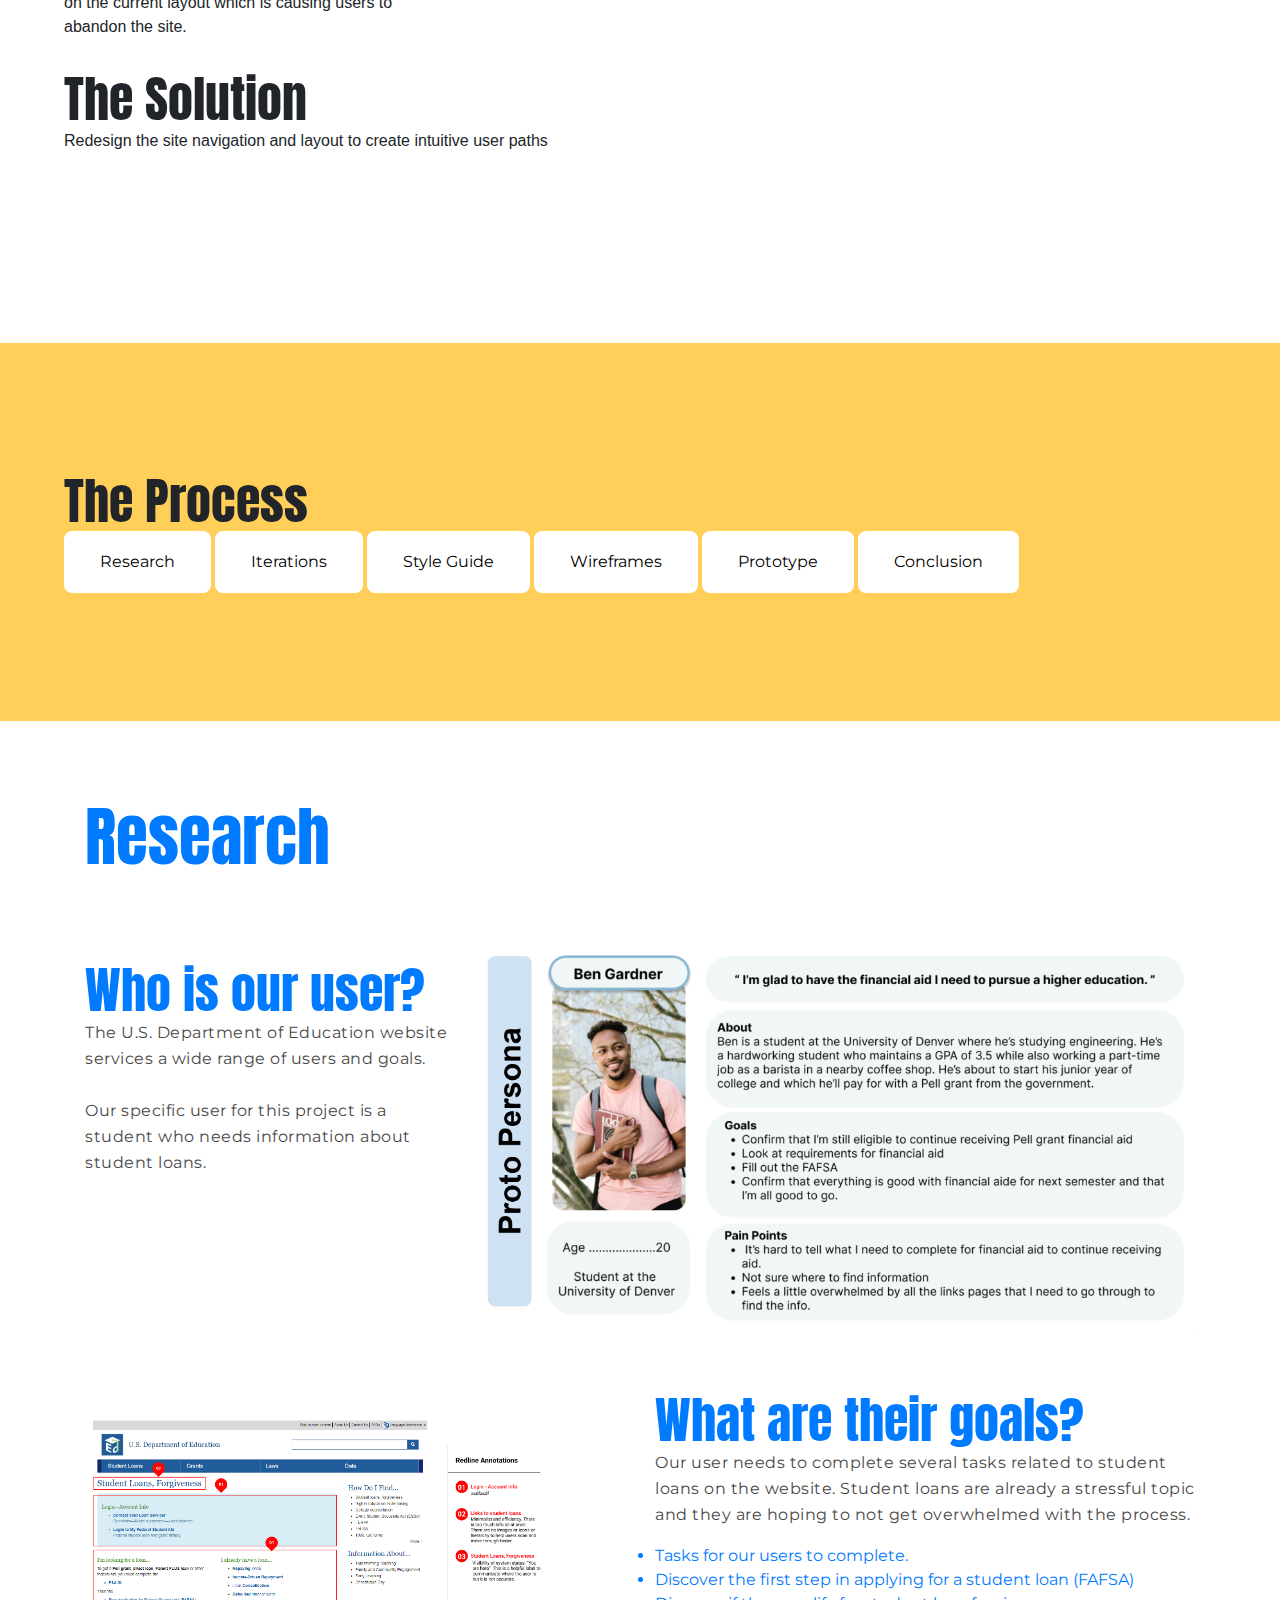
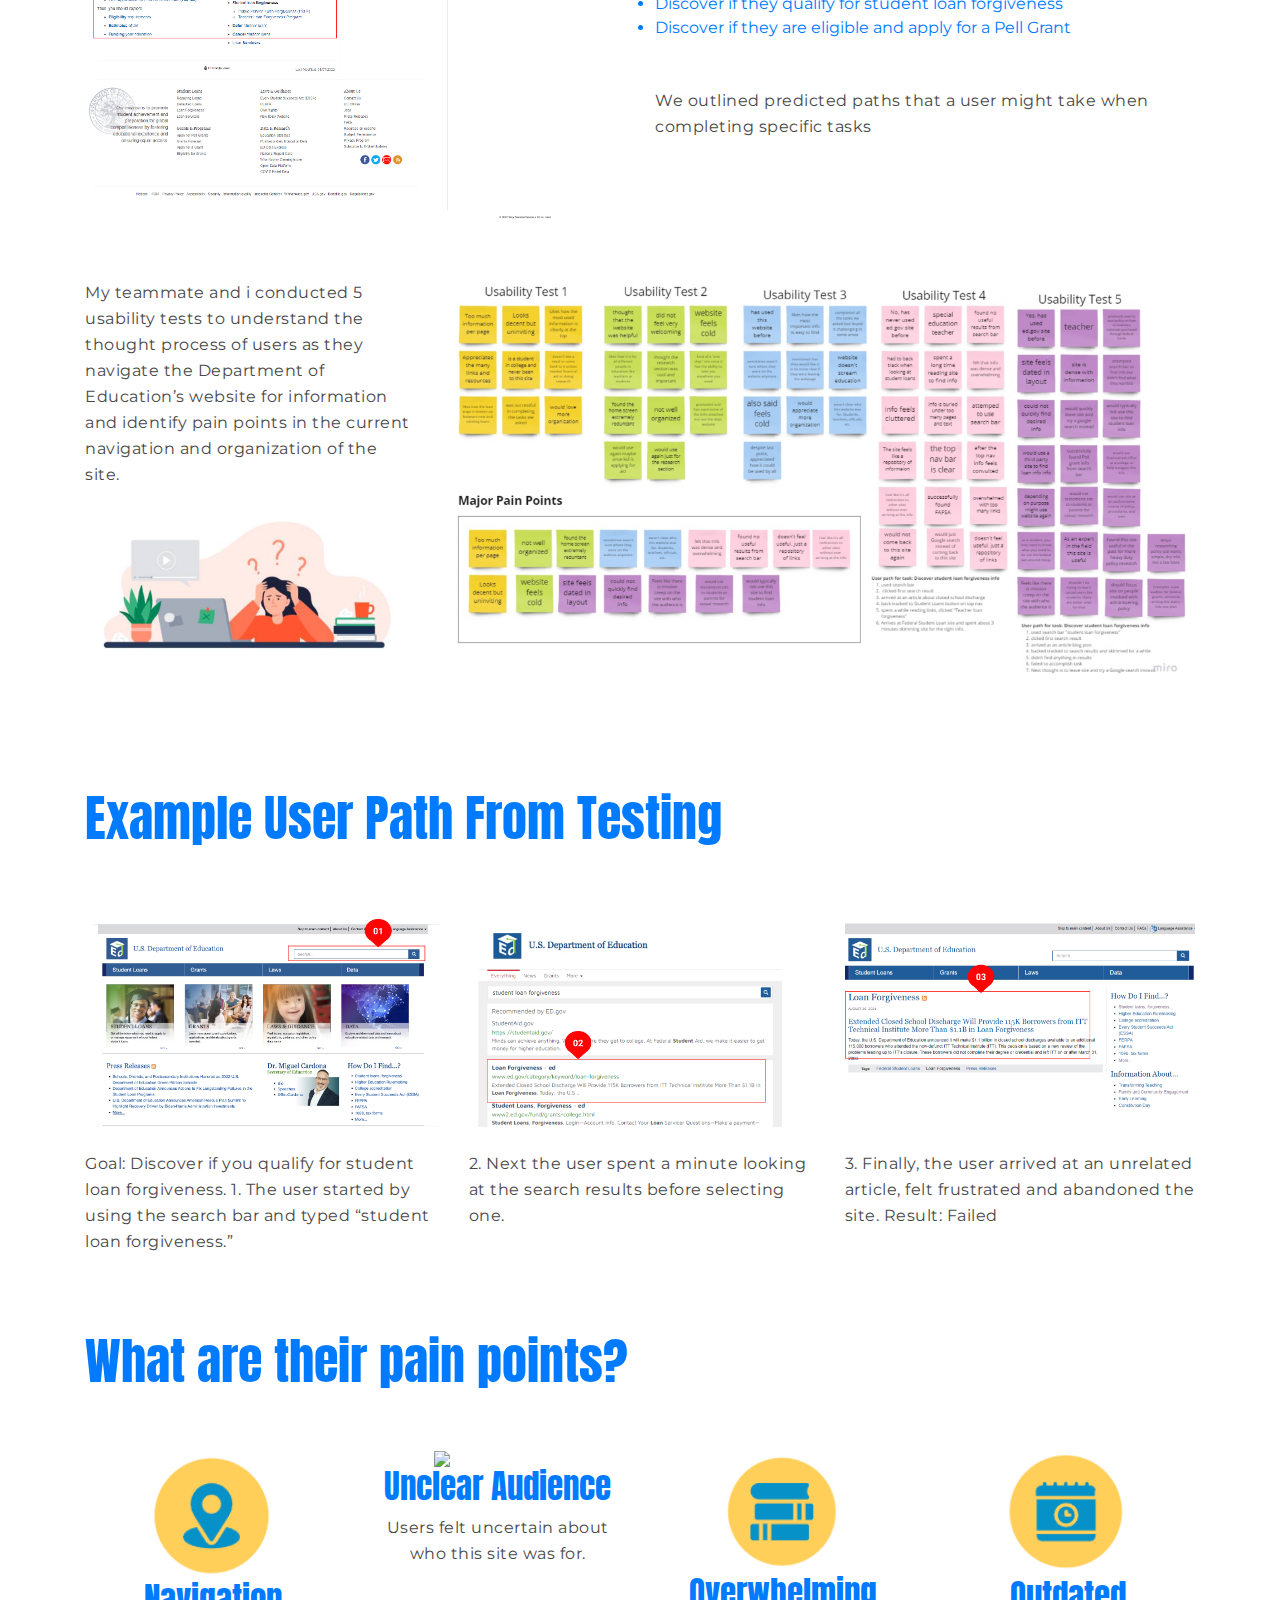
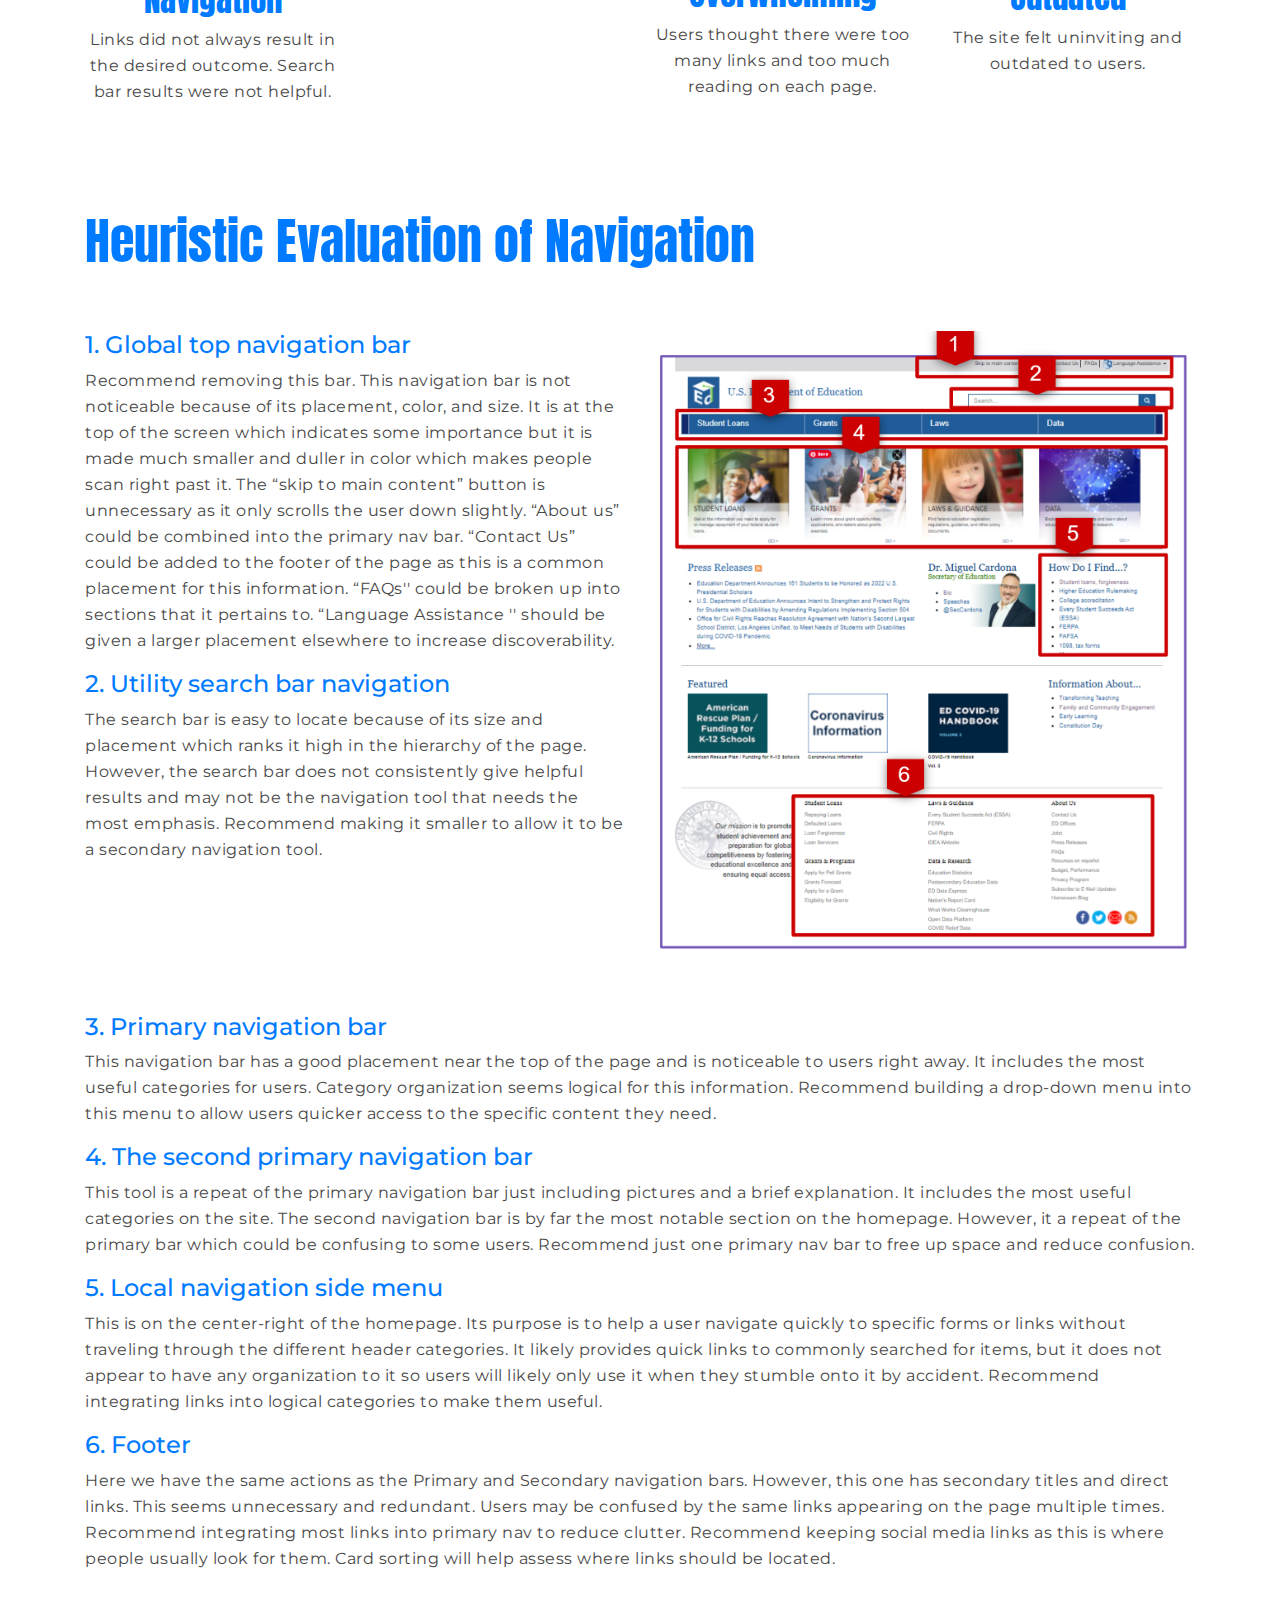
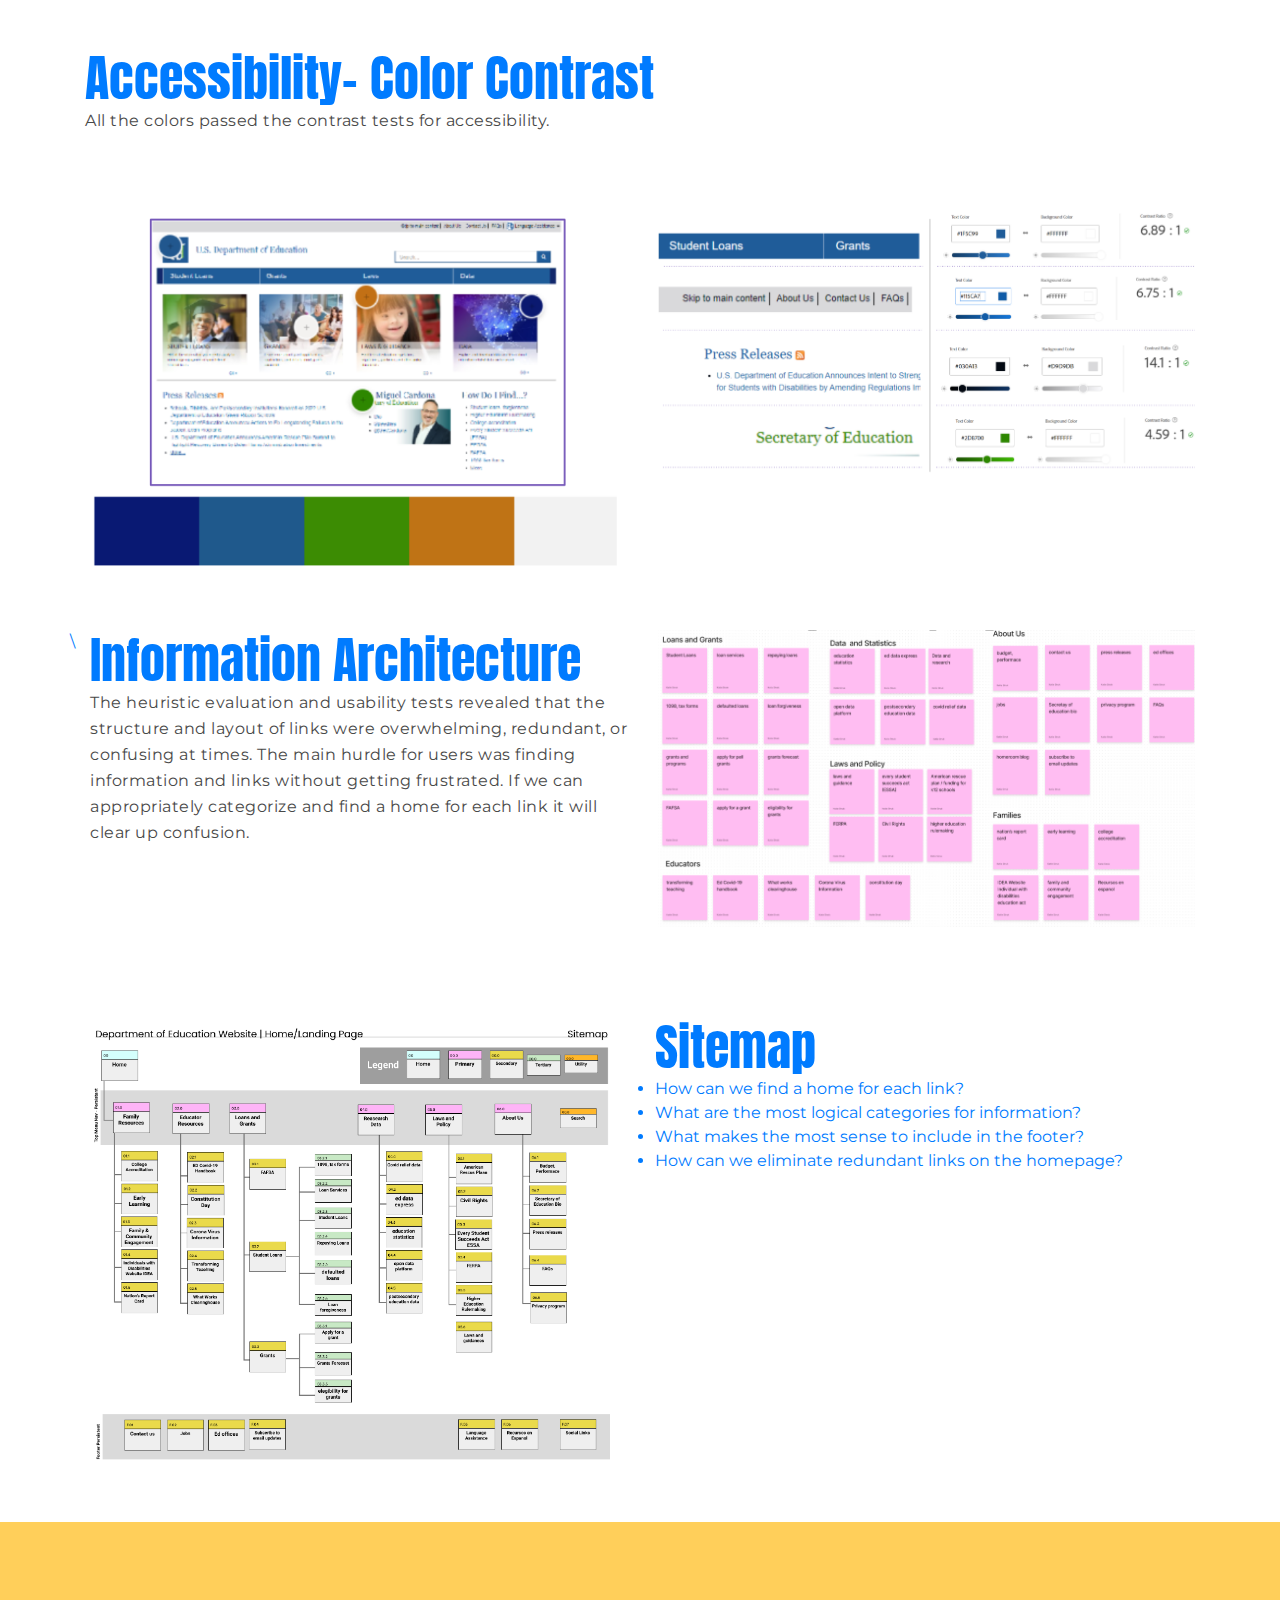
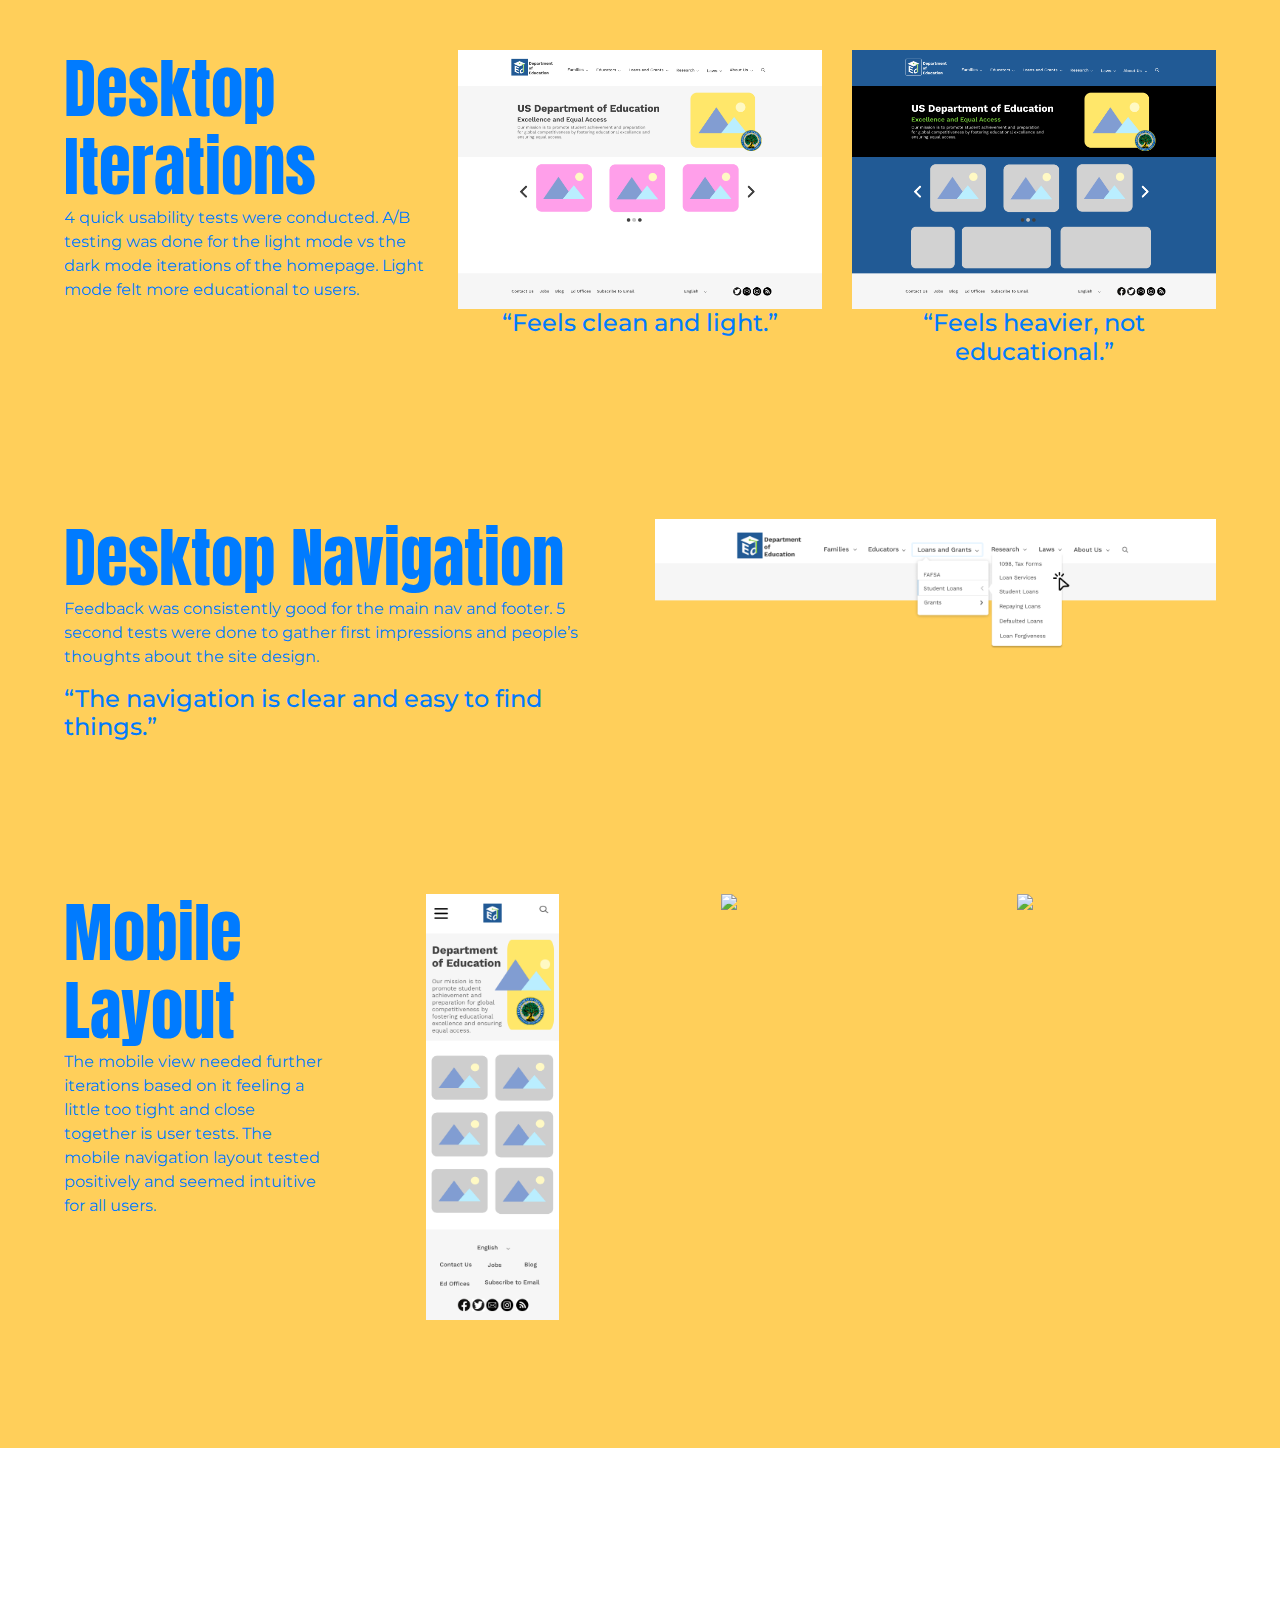
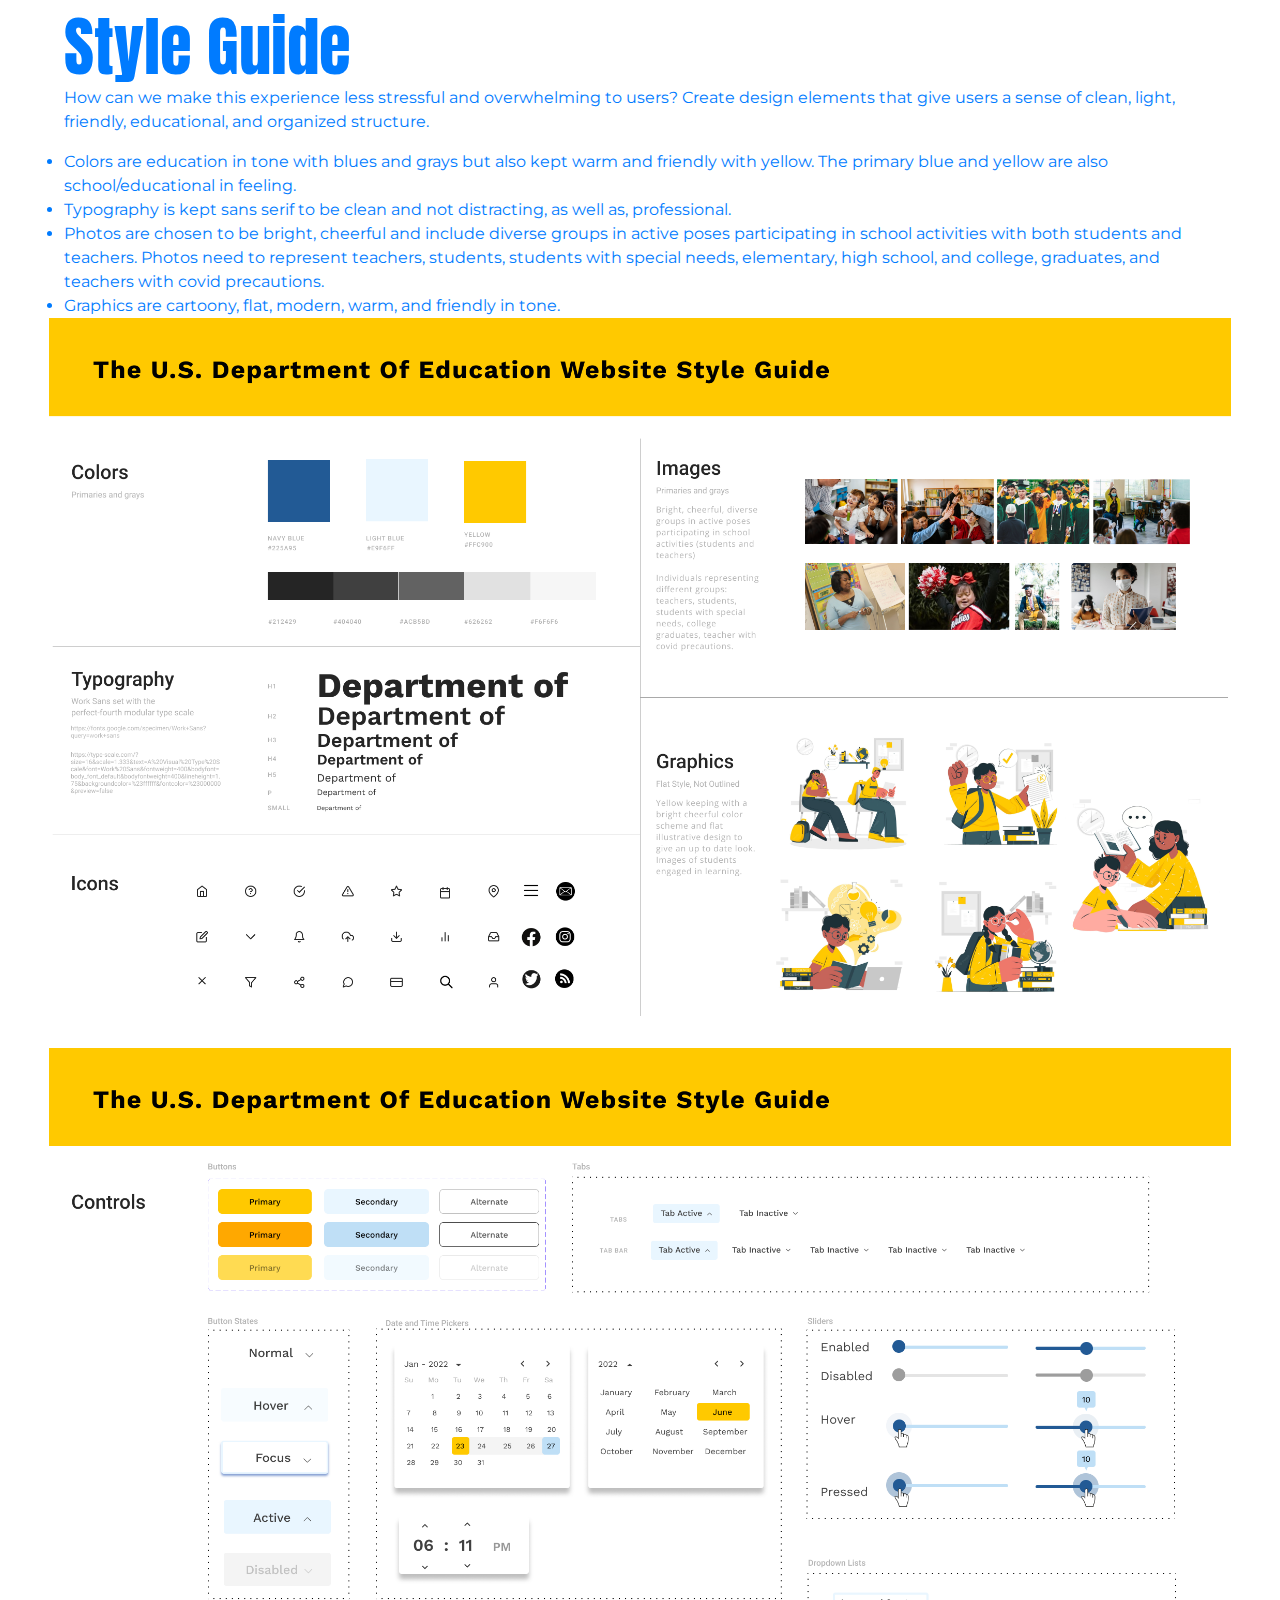
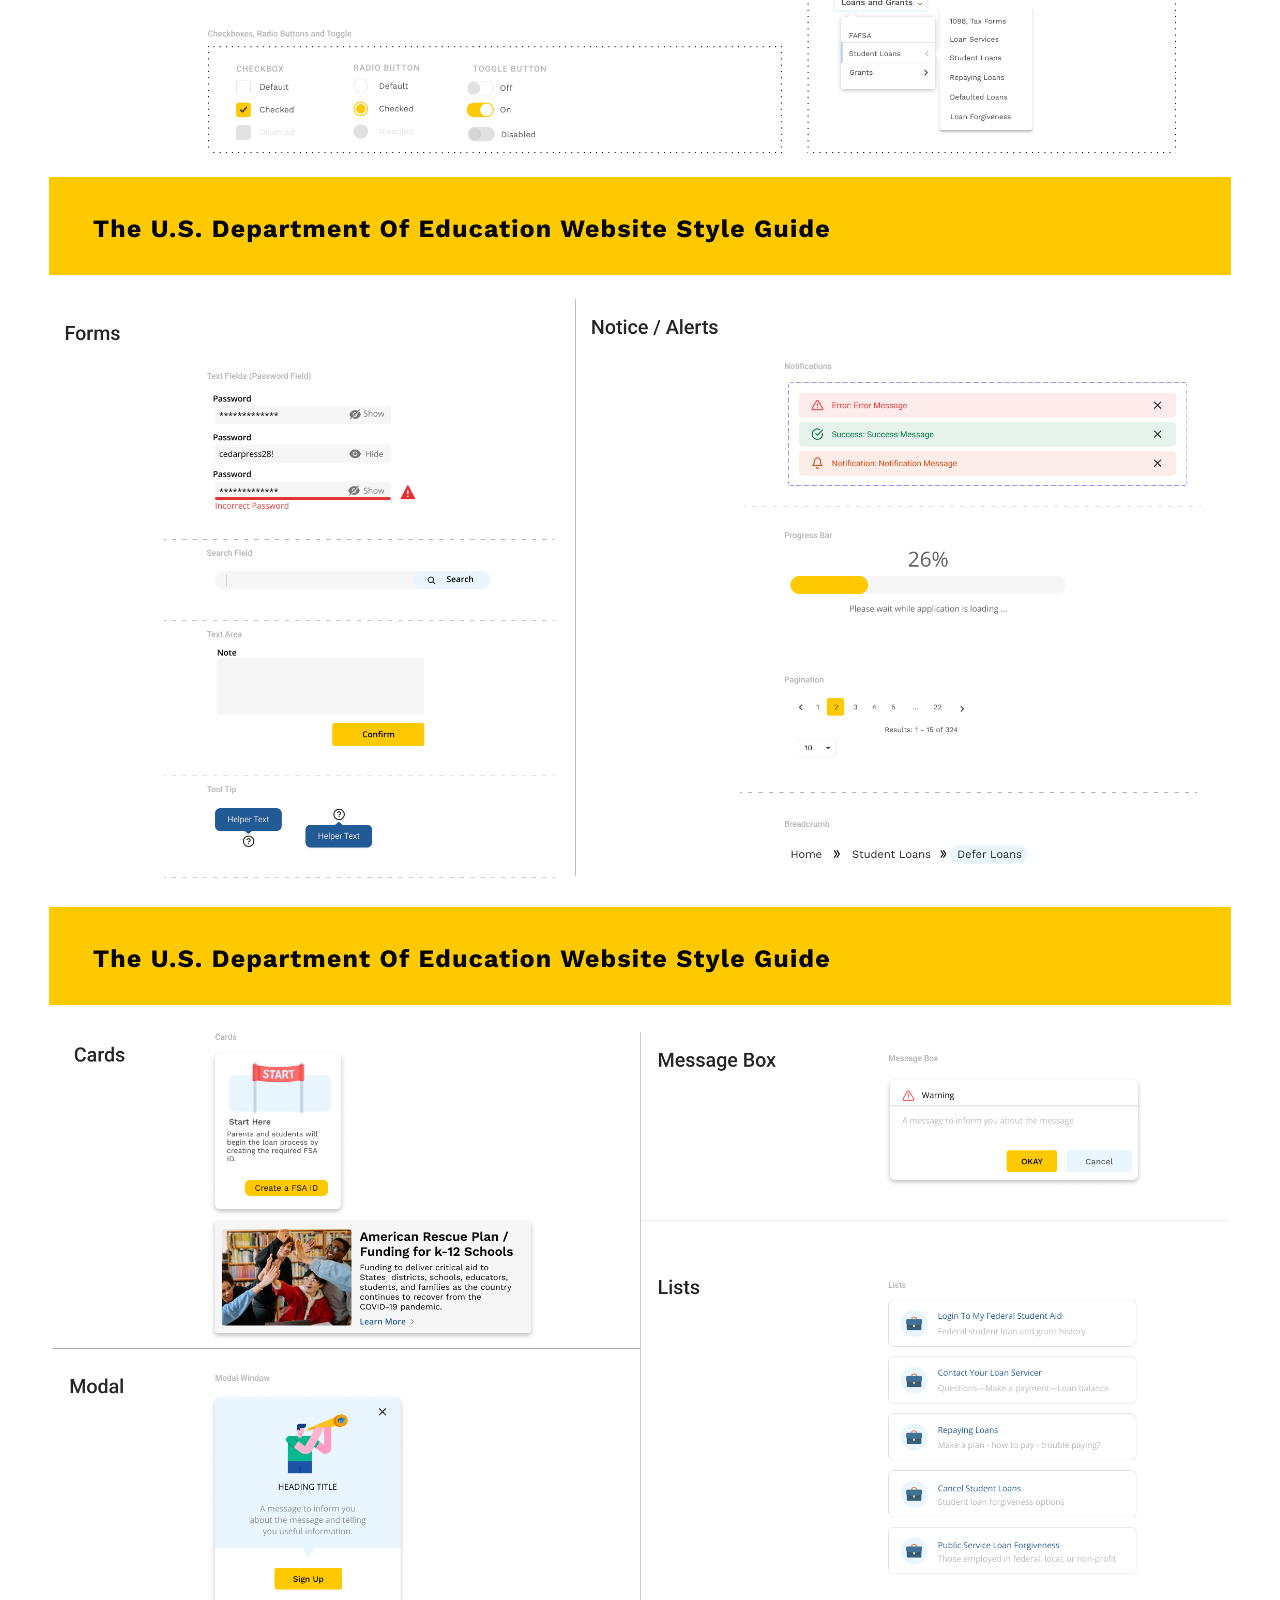
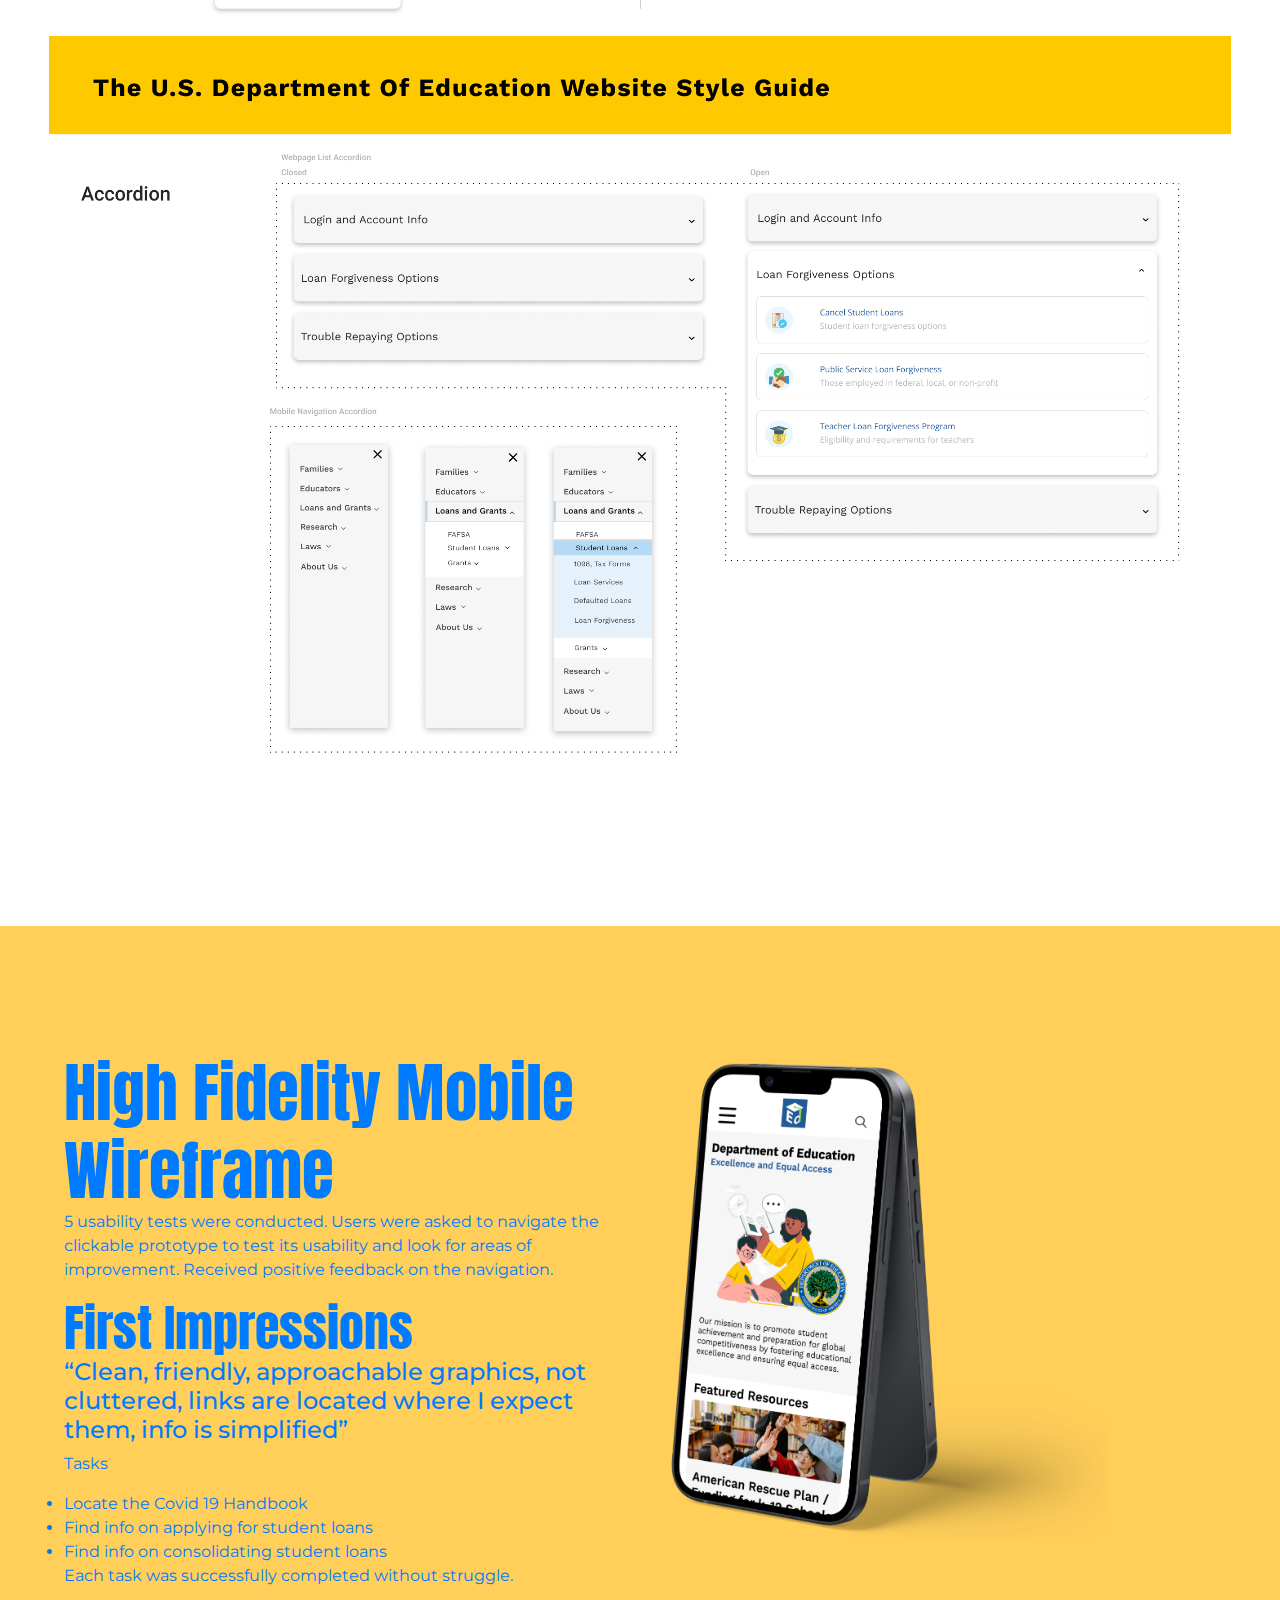
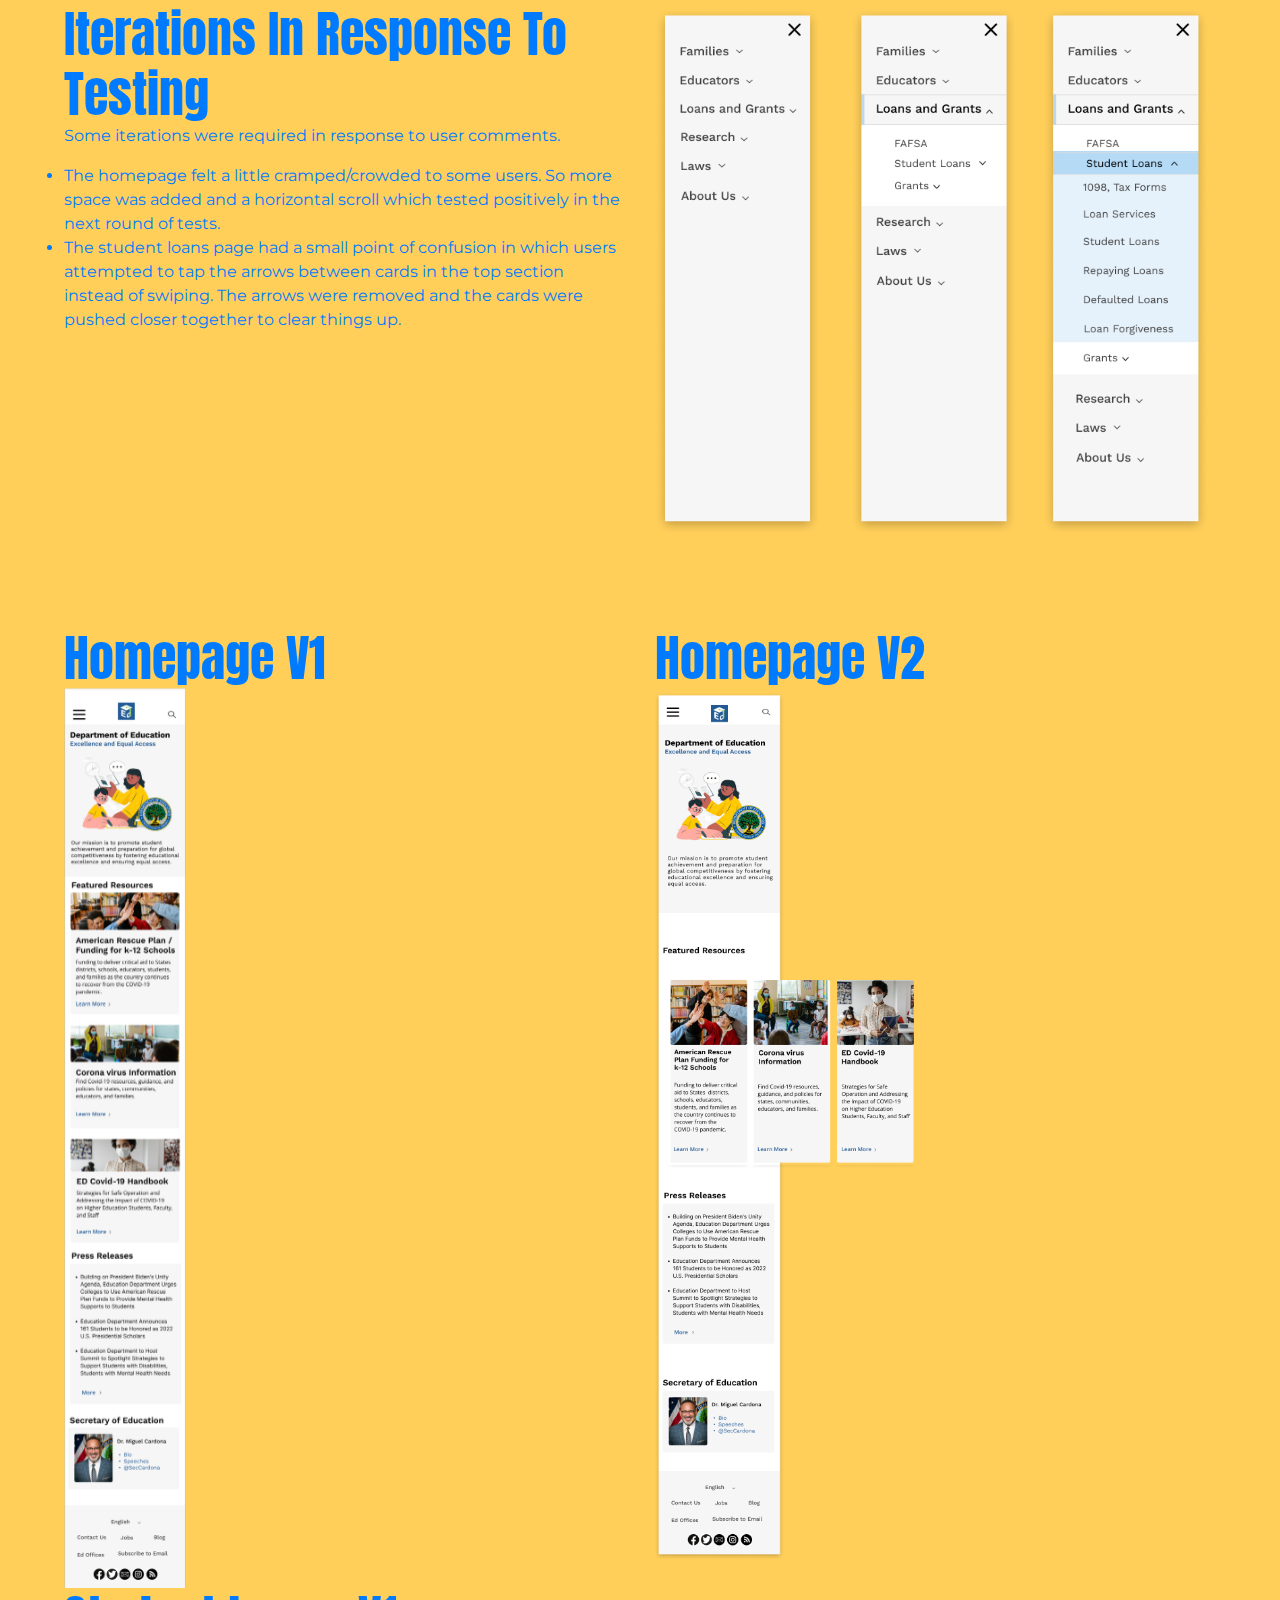
==== commit 2494822d: "link page" ====
--- a/html/casestudy2.html
+++ b/html/casestudy2.html
@@ -127,13 +127,21 @@
             <div class="row">
               <div class="col">
           <h2>The Process</h2>
-          </div>
-          </div>
-          </div>
-          </div>
-
-          <div class="container white">
-            <div class="row sectionPad">
+          <a href="#research"><button  type="button" class="btn2 btn-primary btn-sm">Research</button></a>
+          <a href="#iterations"><button type="button" class="btn2 btn-secondary btn-sm">Iterations</button>
+          <button type="button" class="btn2 btn-secondary btn-sm">Style Guide</button>
+          <button type="button" class="btn2 btn-secondary btn-sm">Wireframes</button>
+          <button type="button" class="btn2 btn-secondary btn-sm">Prototype</button>
+          <button type="button" class="btn2 btn-secondary btn-sm">Conclusion</button>
+          </div>
+          </div>
+          </div>
+          </div>
+
+
+          
+          <div id="research" class="container white">
+            <div class="  row sectionPad">
               <div class="col">
                 <h1>Research</h1>
             </div>
@@ -304,7 +312,7 @@
                       </div>
        
 
-              <div class="jumbotron jumbotron-fluid yellow">
+              <div id="iterations" class="jumbotron jumbotron-fluid yellow">
               <div class="conatiner yellow heroBoot">
                 <div class="row ">
                   <div class="col">
--- a/css/index.css
+++ b/css/index.css
@@ -889,6 +889,25 @@
     font-size: 16px;
     border-radius: 8px;
 }
+.btn:hover{
+    background-color:black;
+    color:#FFA927;
+    border-color: black;
+}
+.btn2{
+    background-color:white;
+    border: 4px solid white;
+    Color: black;
+    padding: 15px 32px;
+    text-align: center;
+    font-size: 16px;
+    border-radius: 8px;
+}
+.btn2:hover{
+    background-color:black;
+    color:#FFA927;
+    border-color: black;
+}
 .navLogo{
     margin-left:10%;
 }
@@ -970,3 +989,4 @@
 .purple{
     background-color:#736094;
 }
+html { scroll-behavior: smooth;}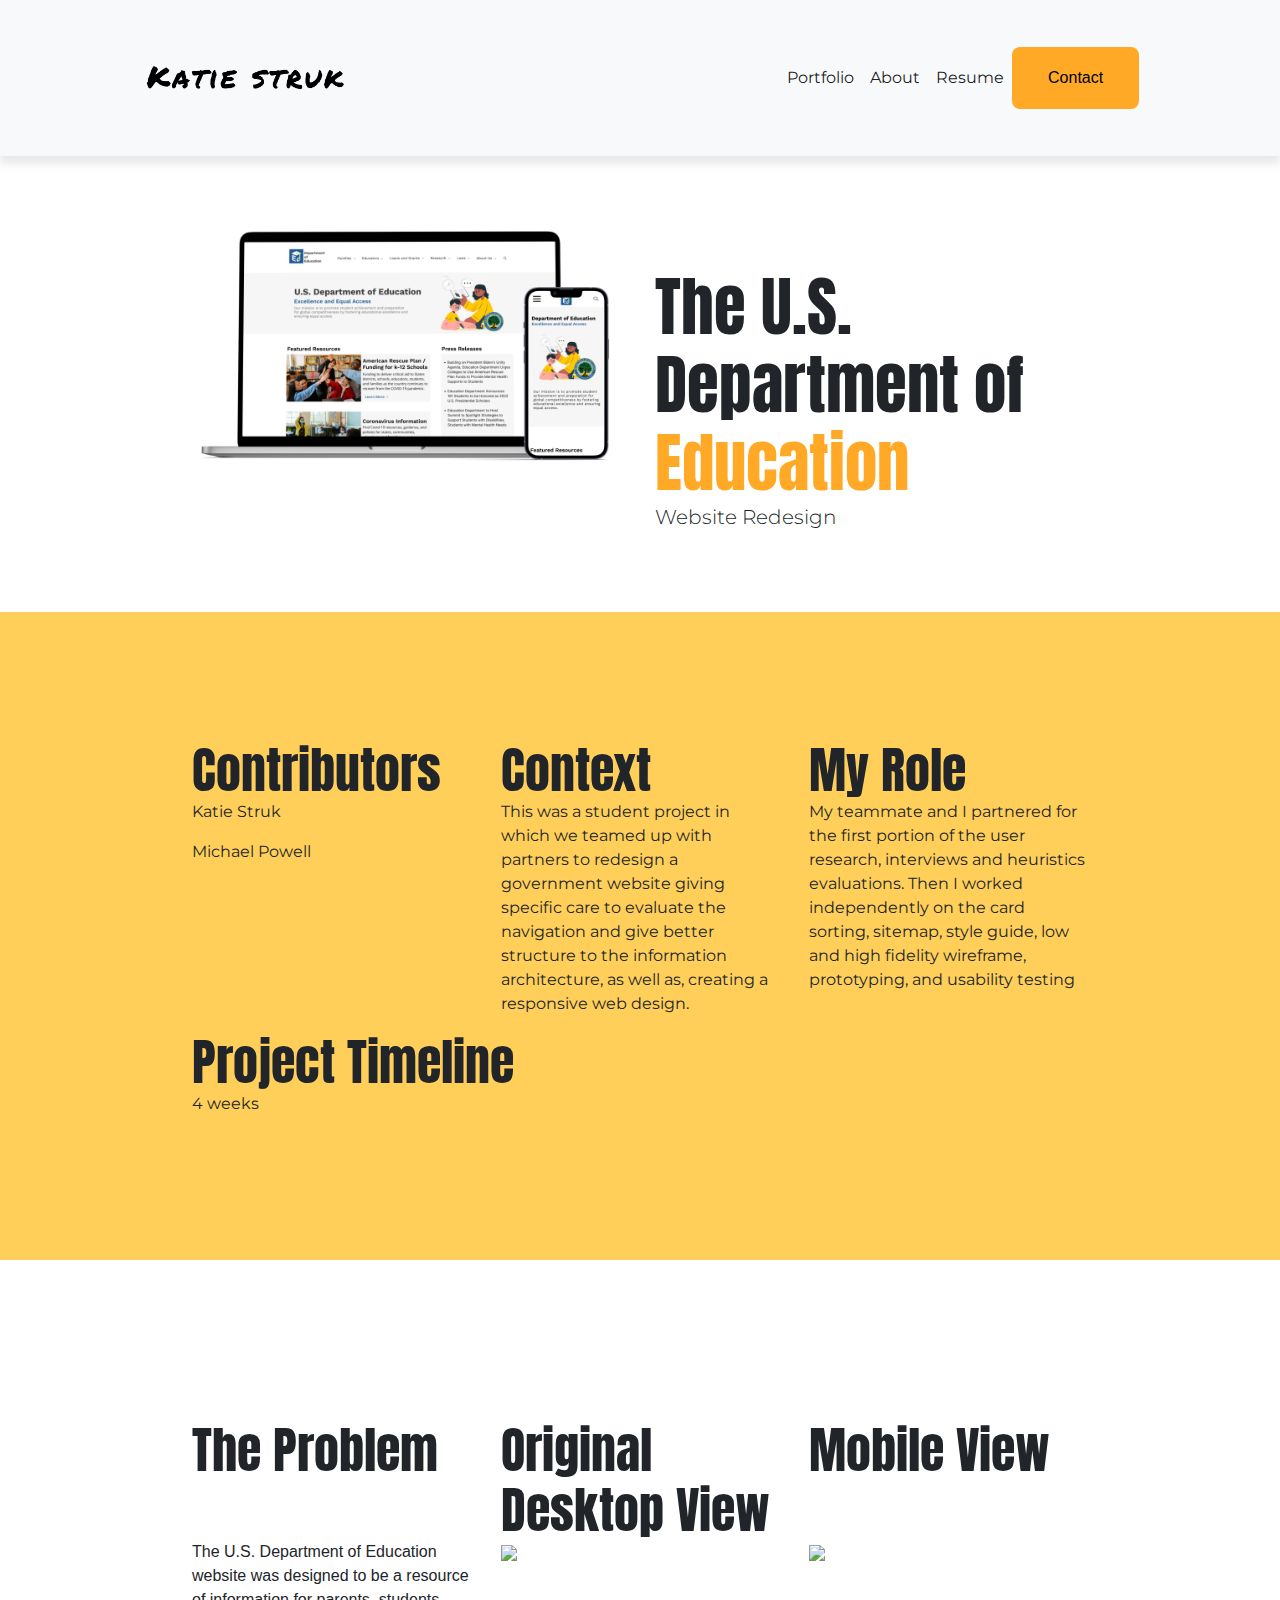
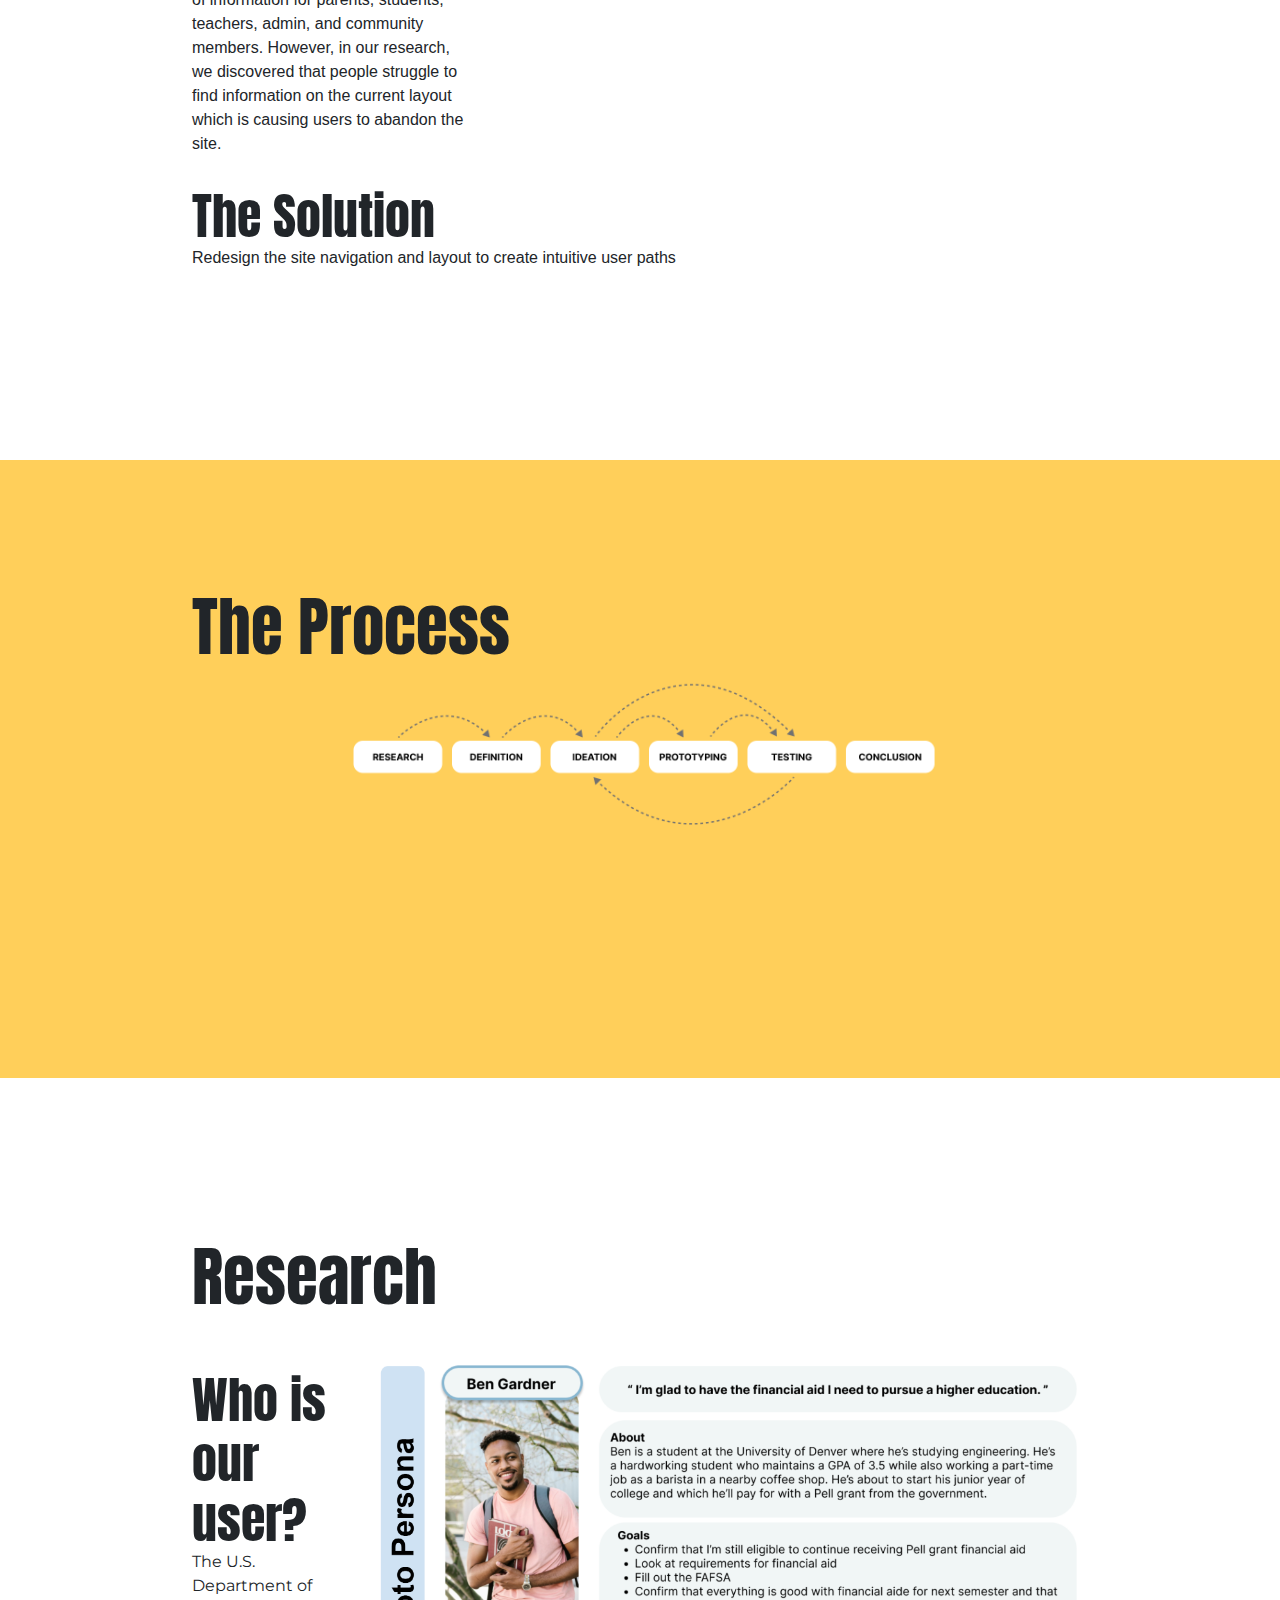
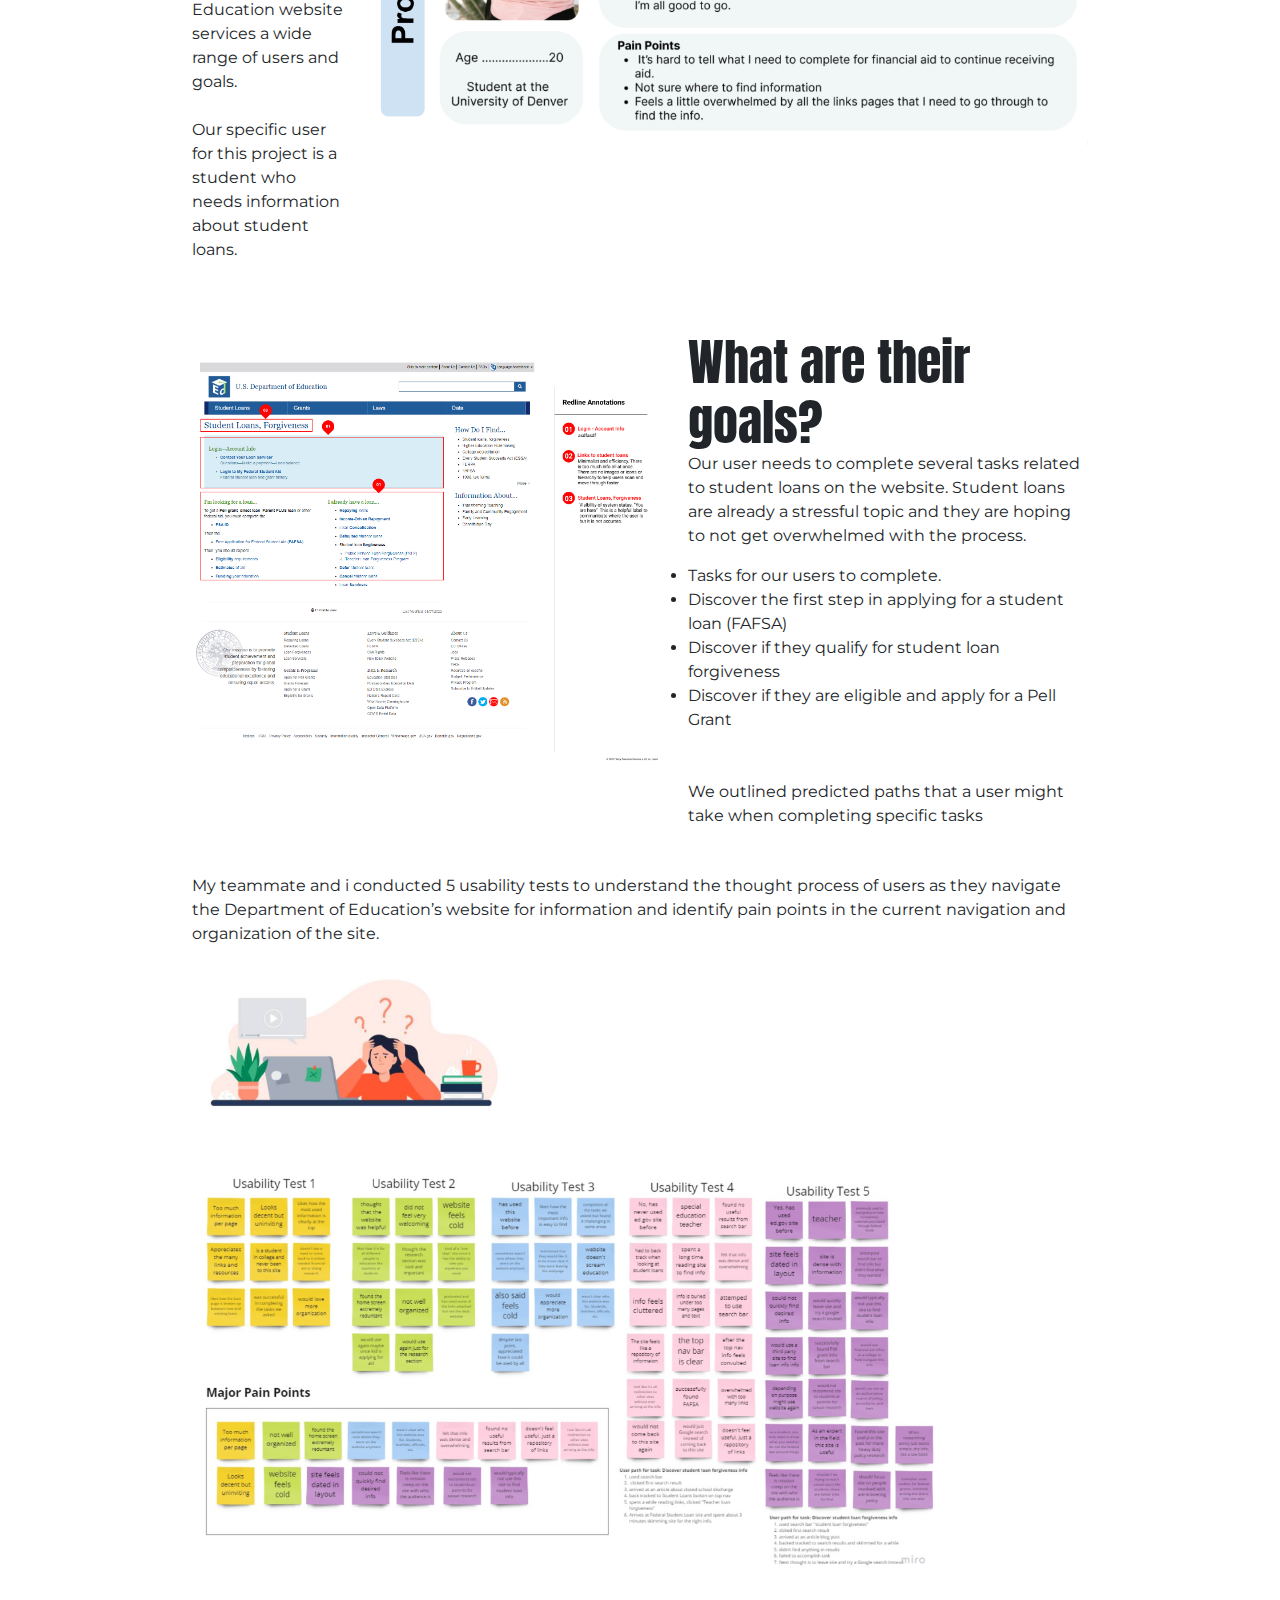
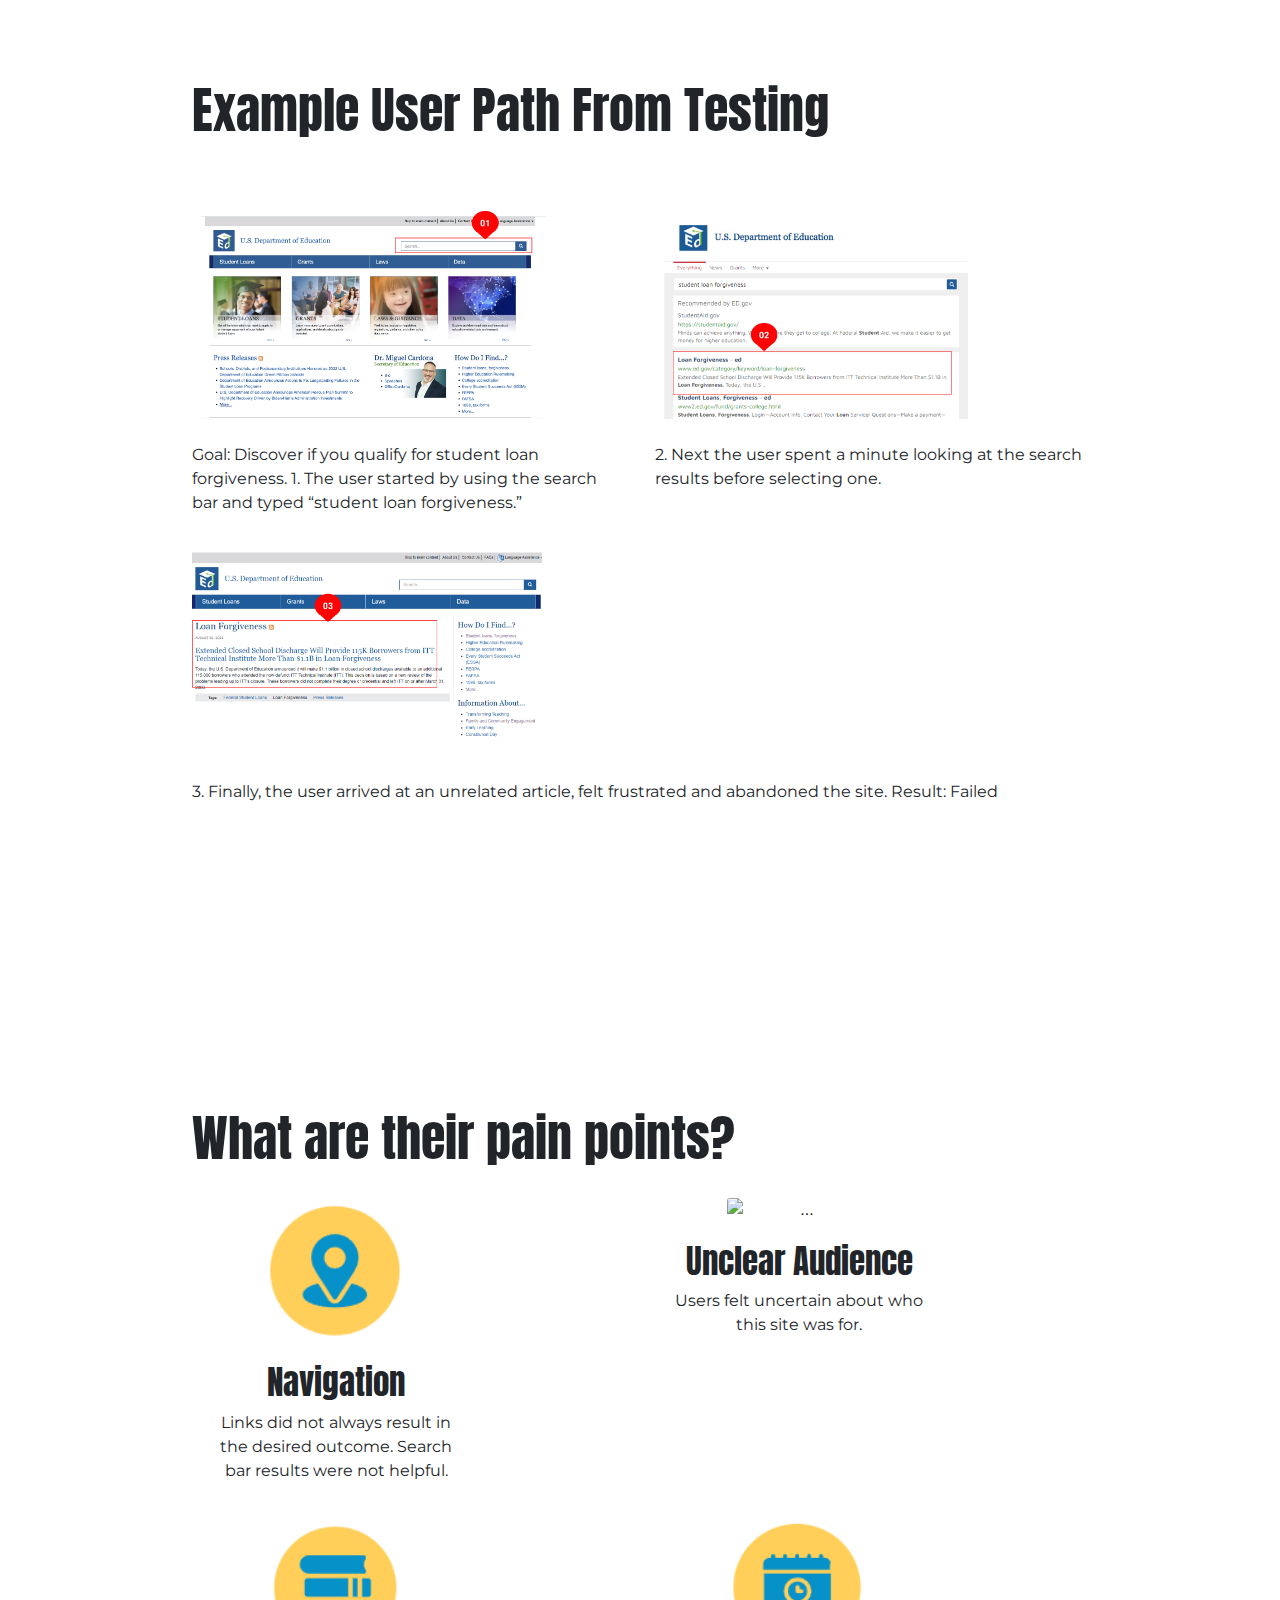
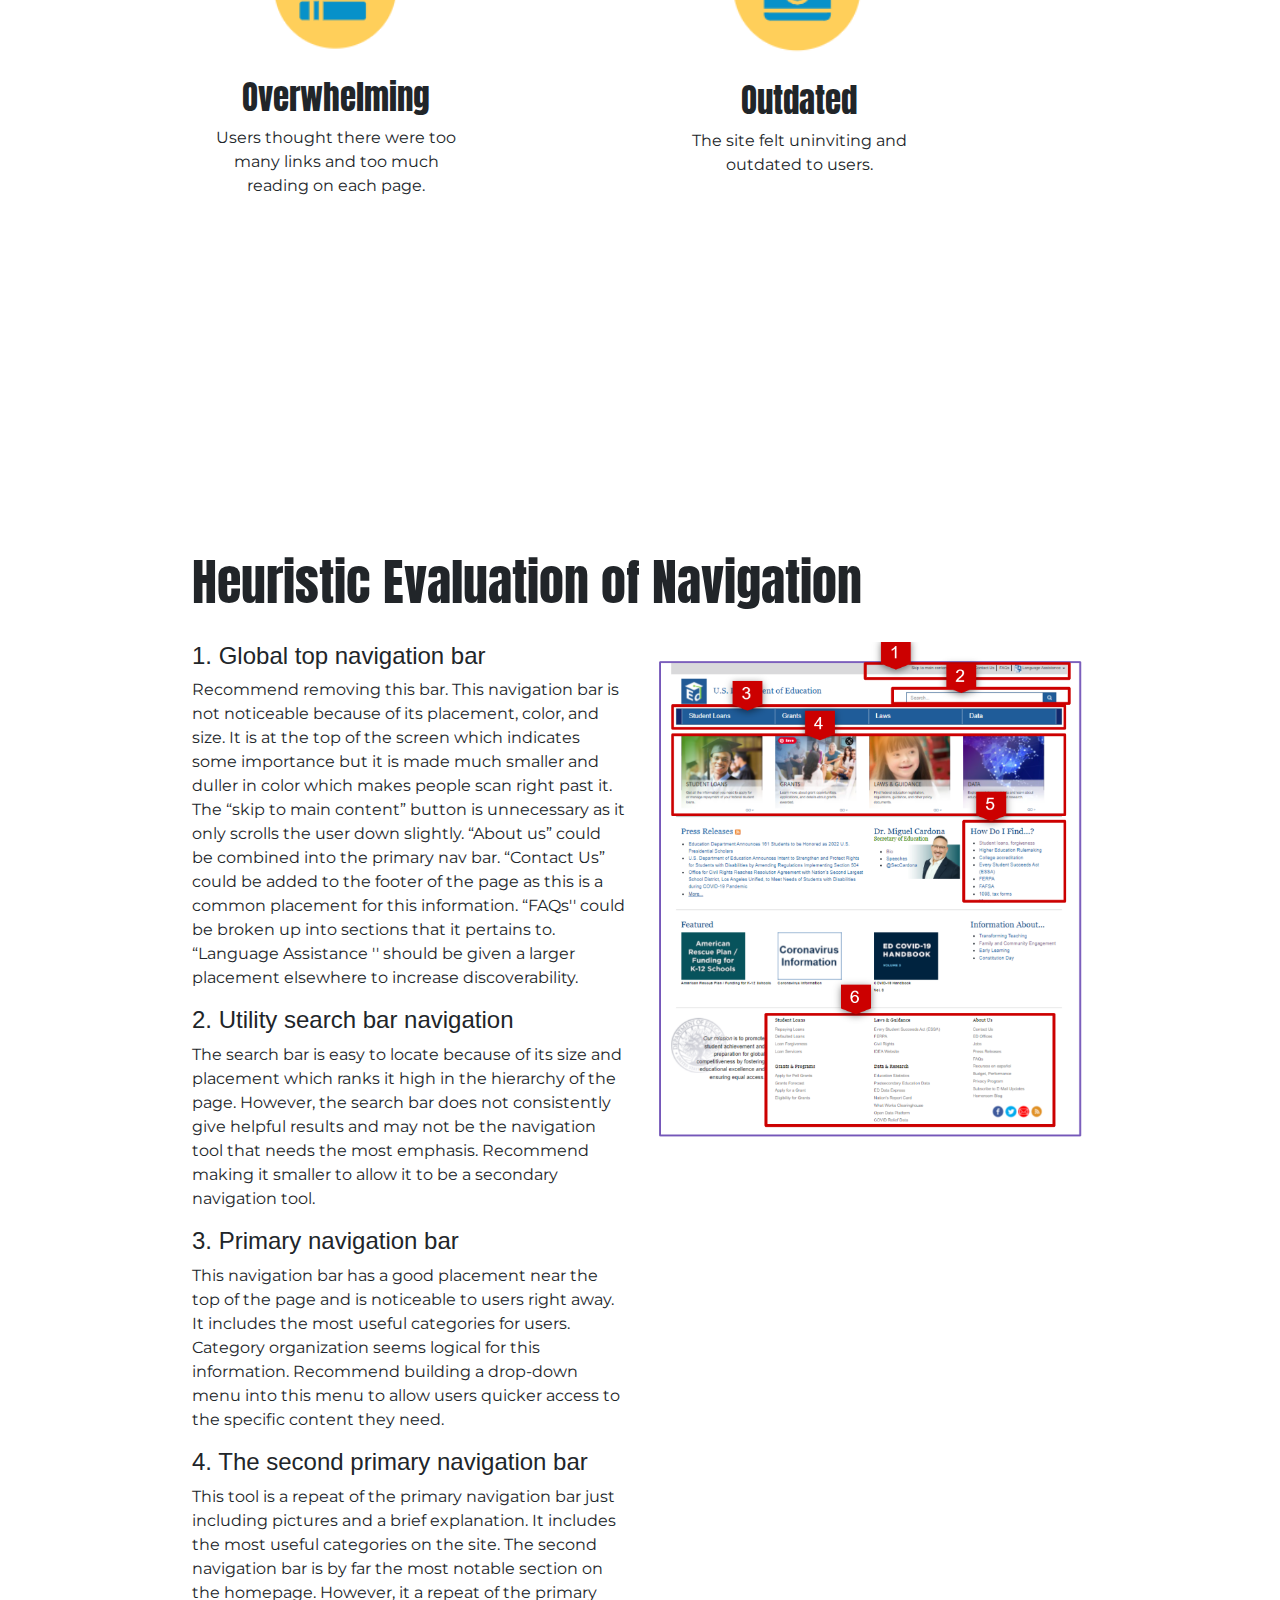
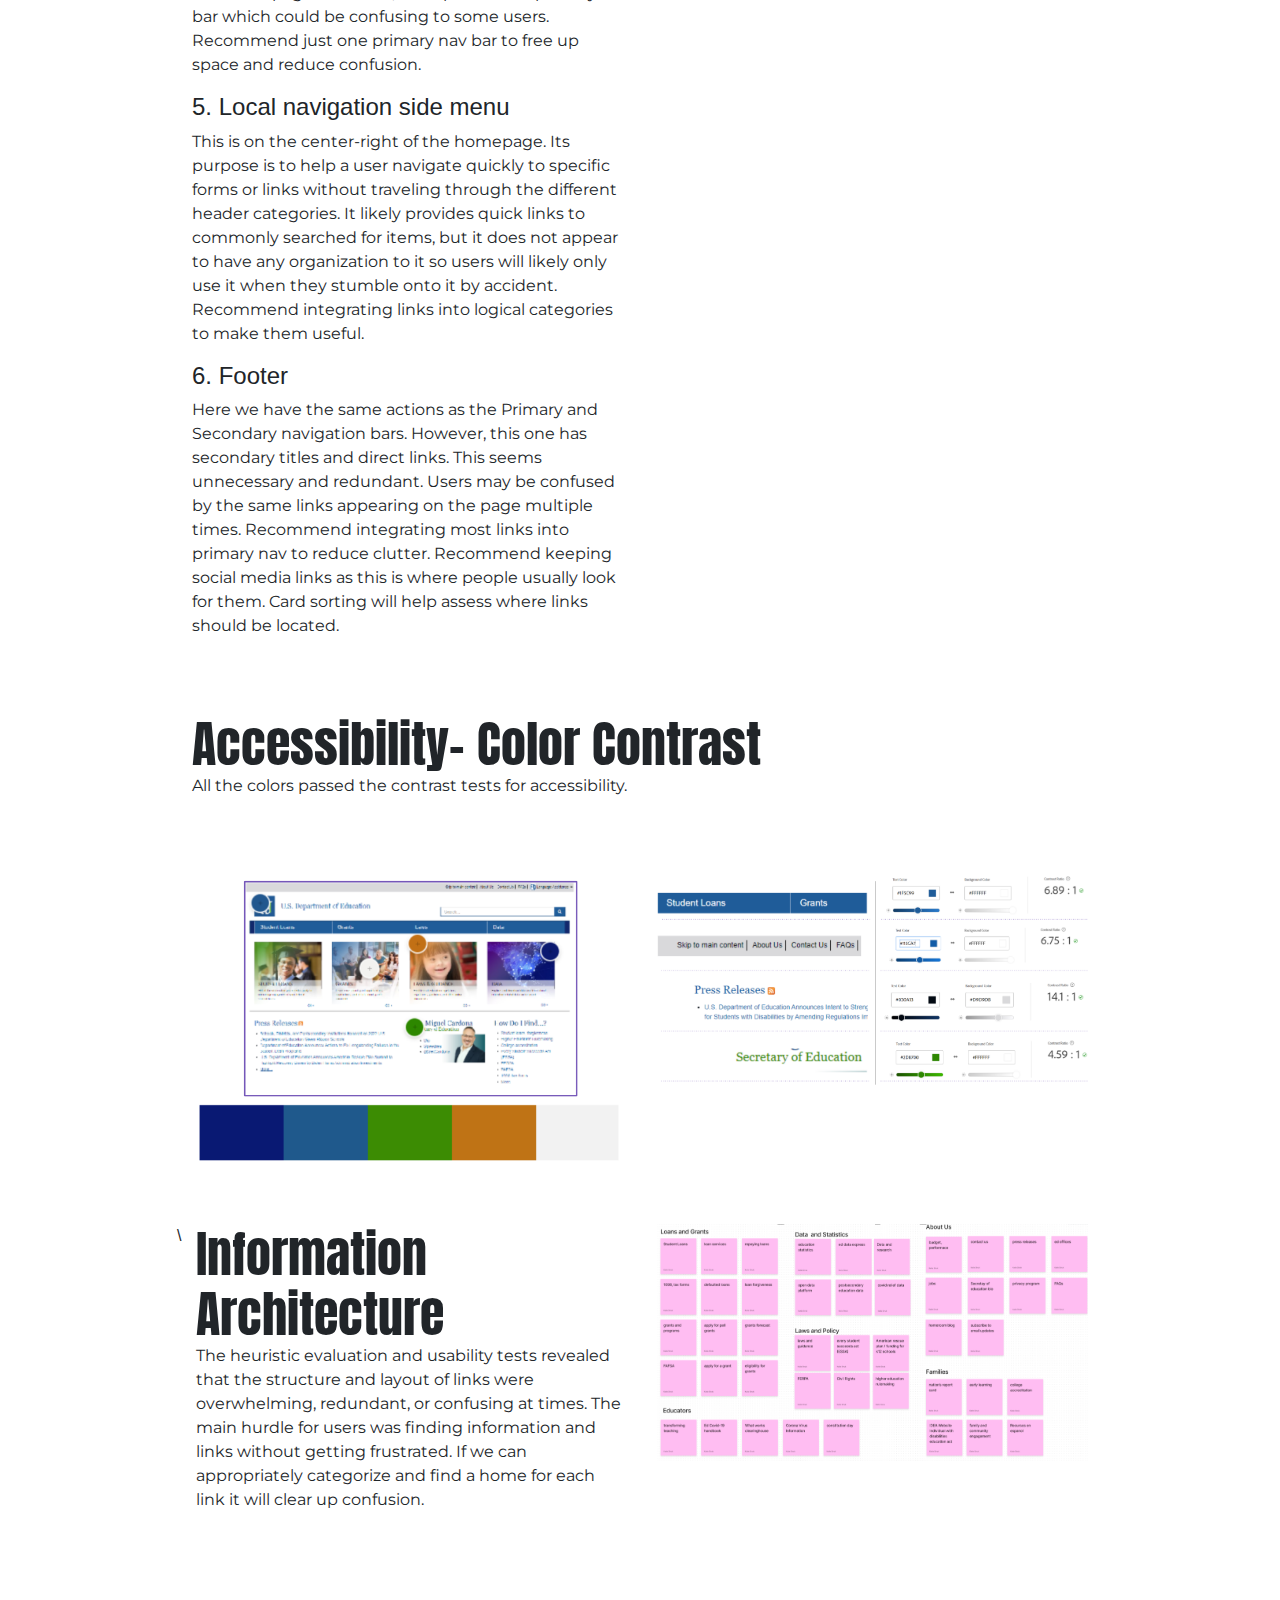
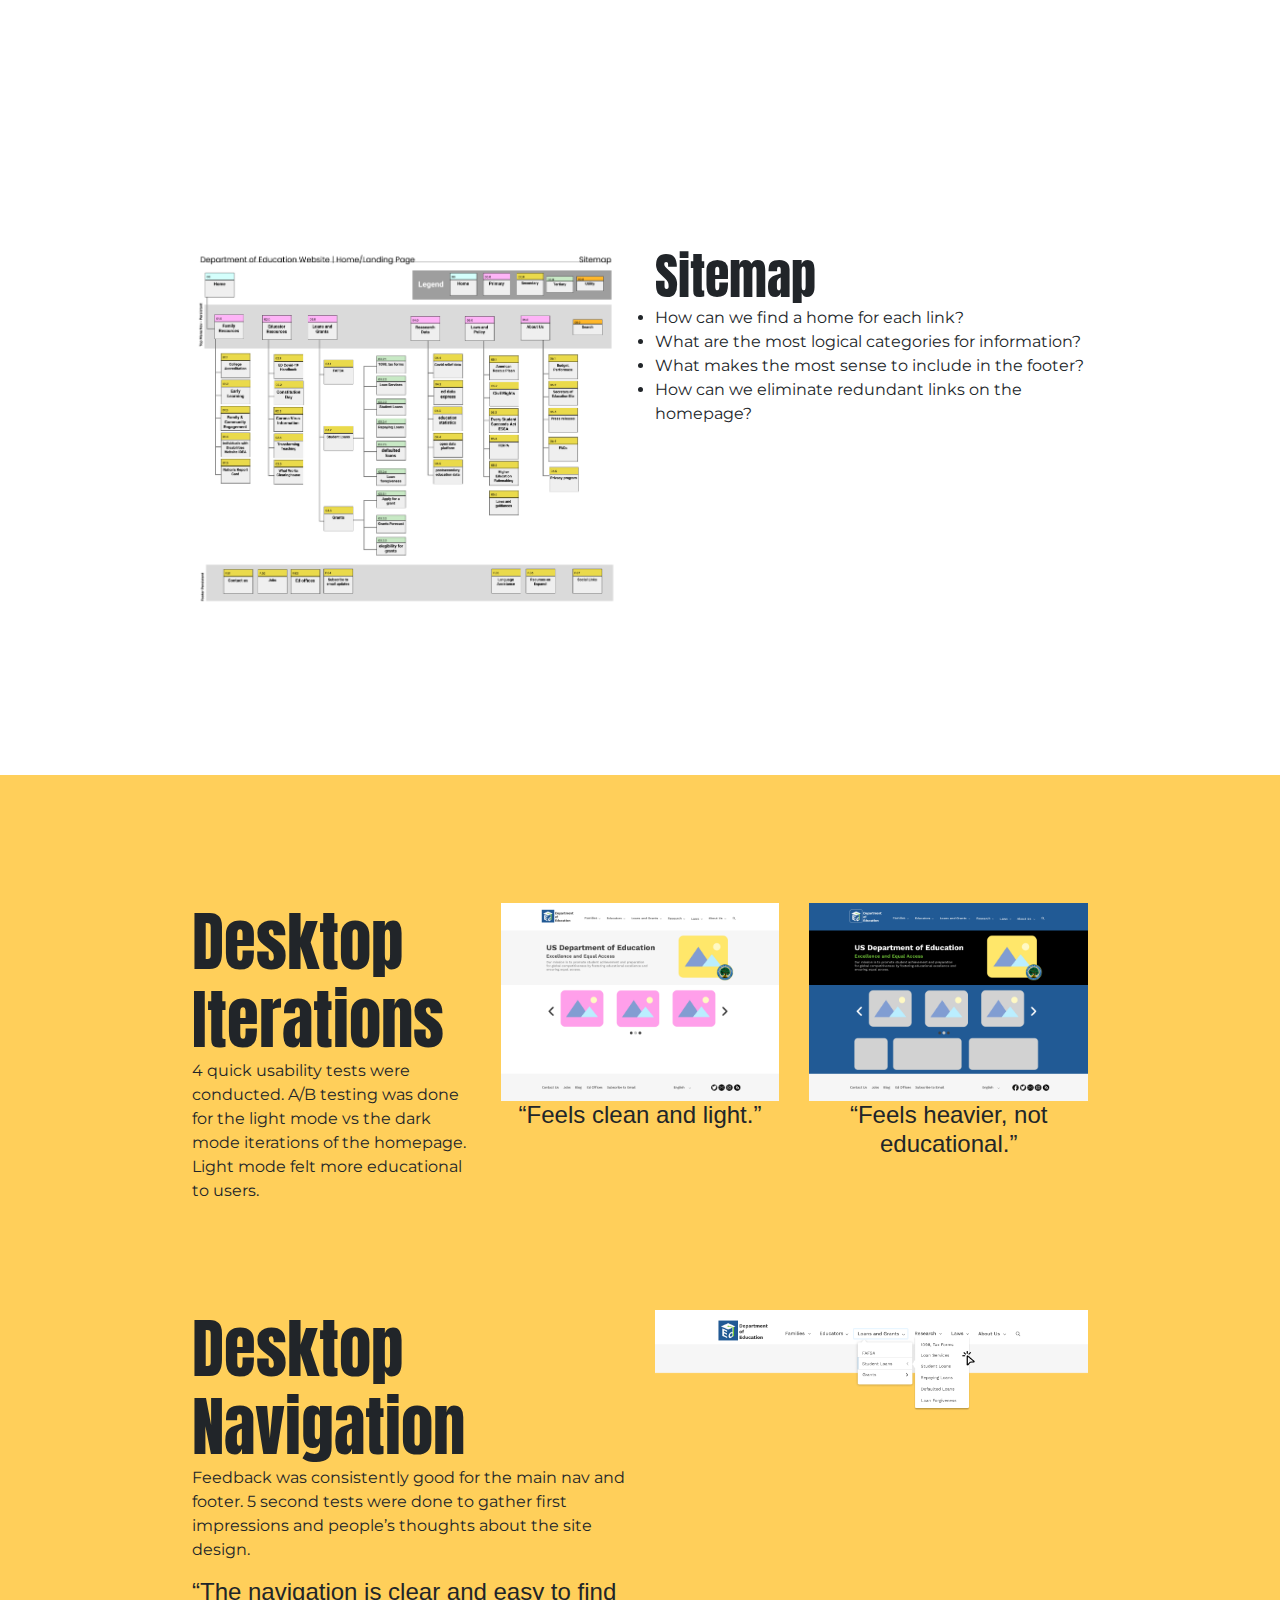
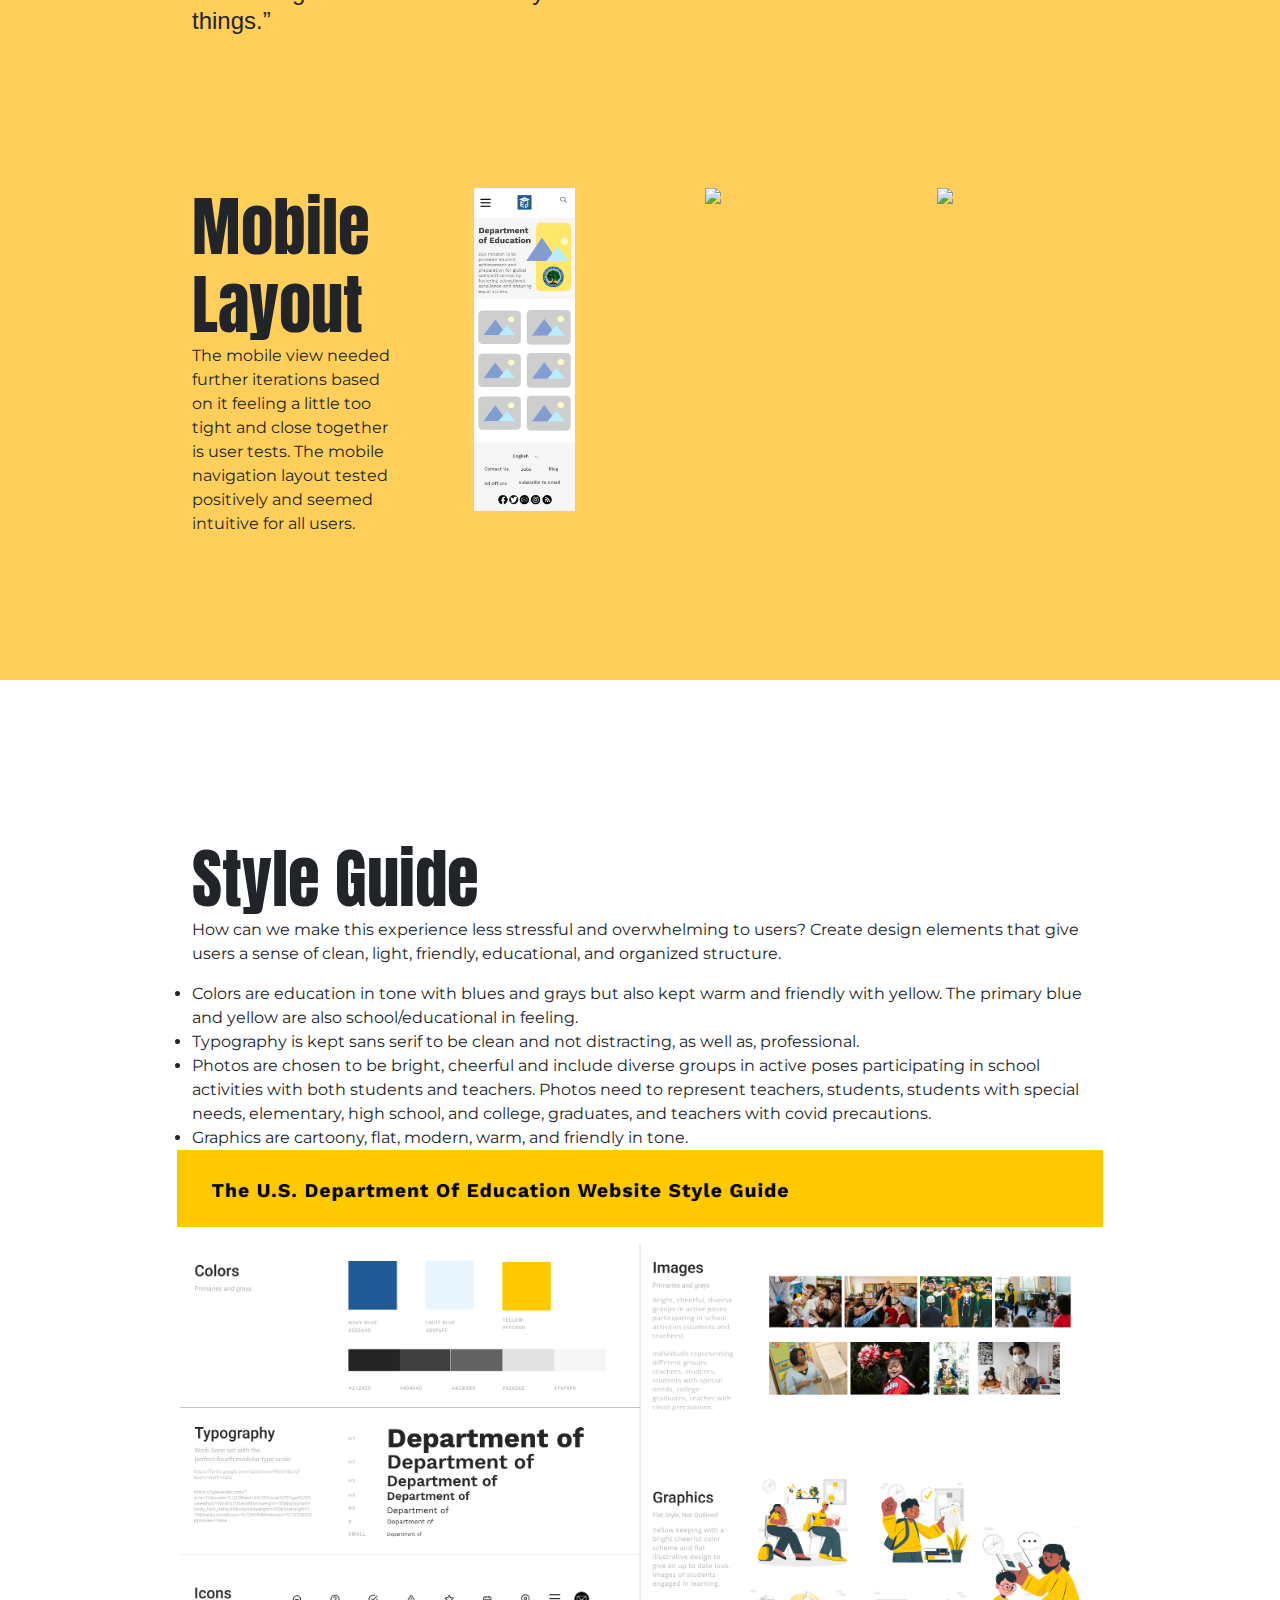
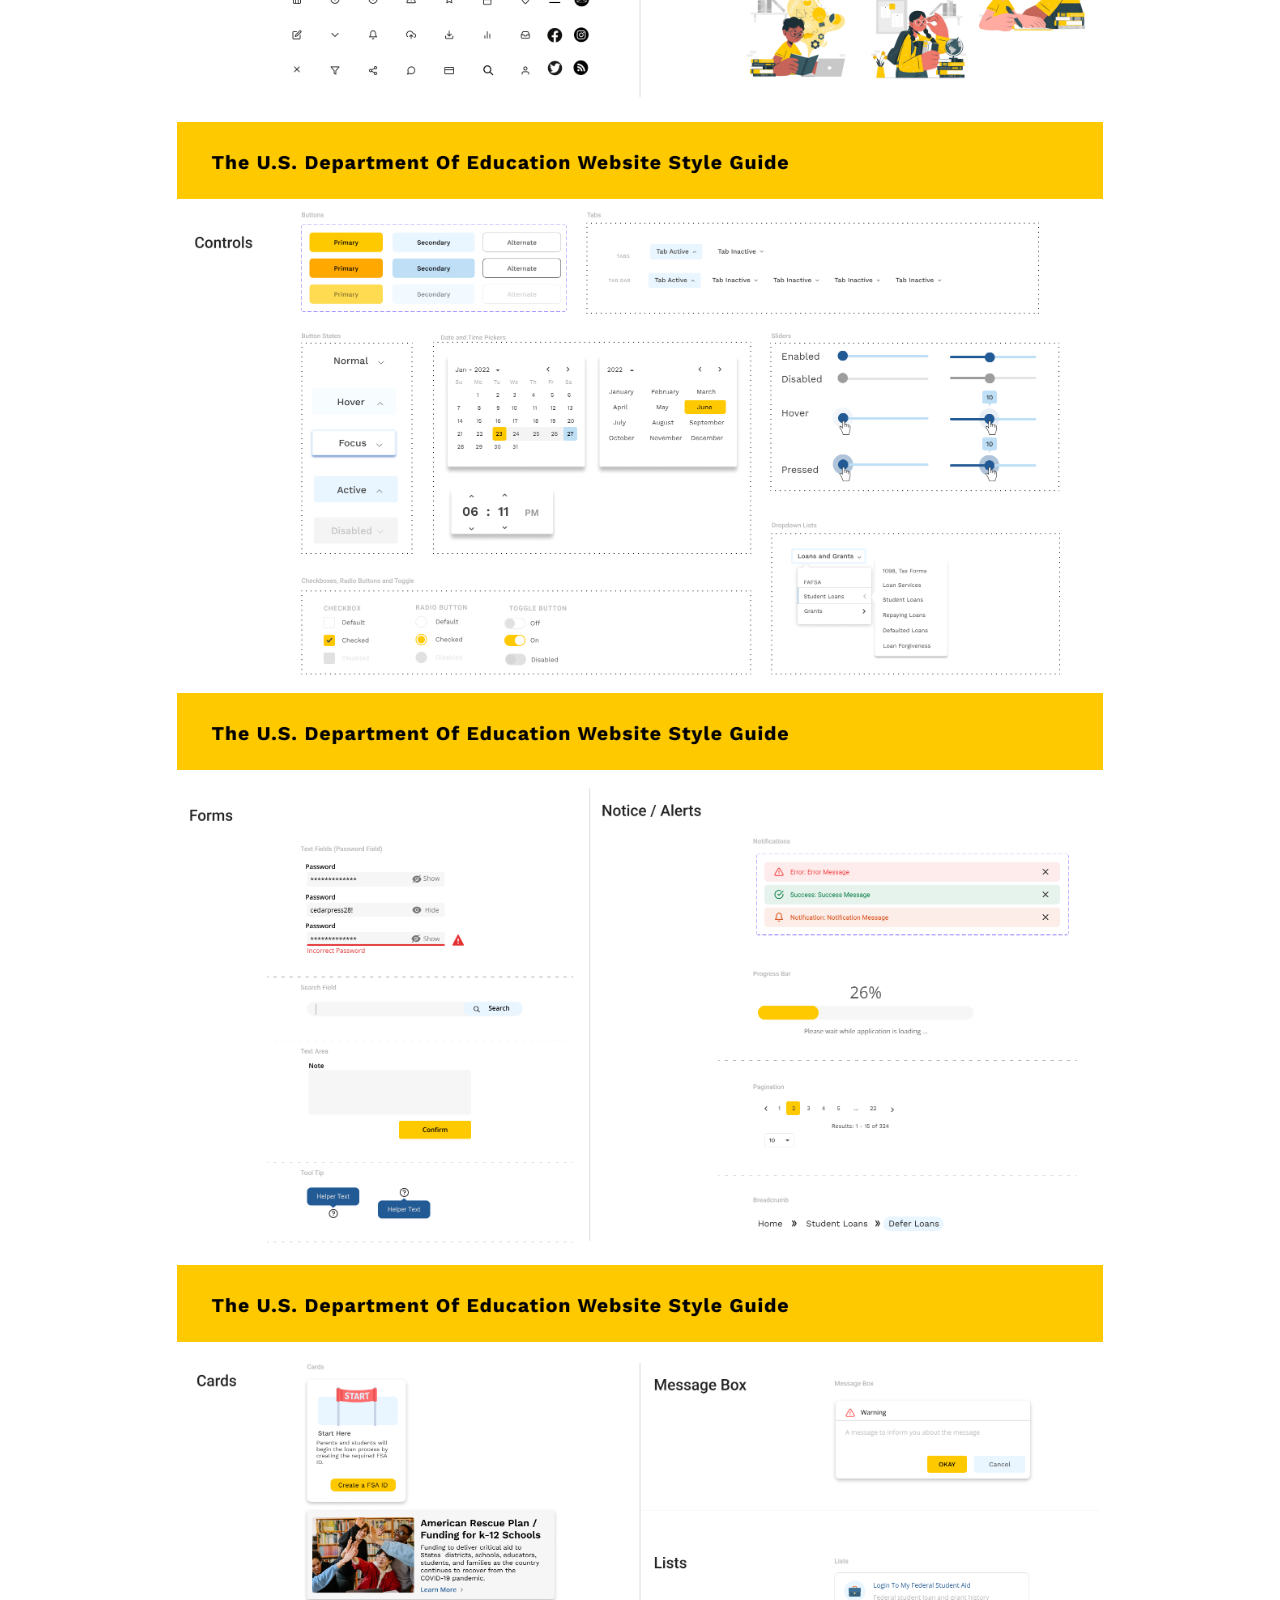
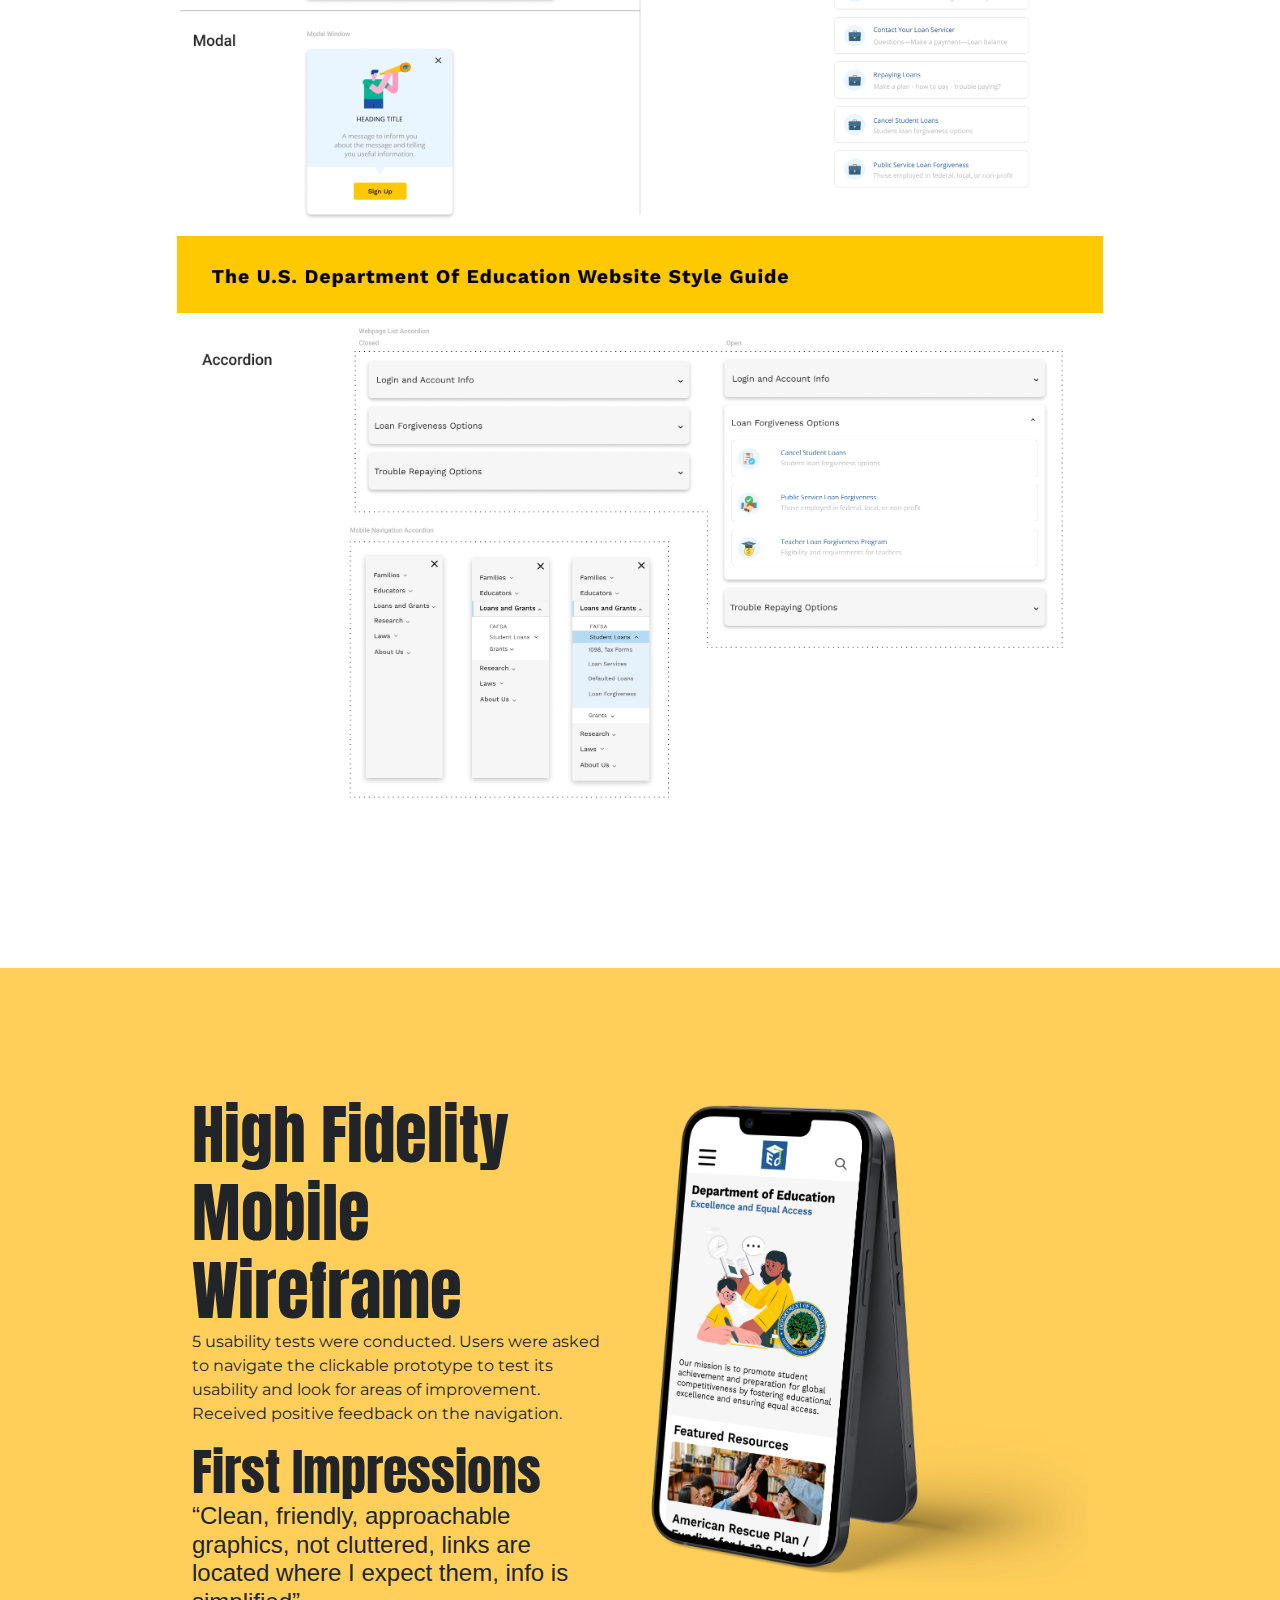
==== commit 7215b234: "finish" ====
--- a/html/casestudy2.html
+++ b/html/casestudy2.html
@@ -17,7 +17,7 @@
   </head>
 
   <body>
-    <!-- Bootstrap Nav Bar -->
+  <!-- Bootstrap Nav Bar -->
     <nav class="navbar navbar-expand-lg navbar-light bg-light customNav">
         <a class="navLogo navbar-brand" href="../index.html">
             <img src="../images/name_logo.png" width="" height="30" alt="Katie Struk">
@@ -30,13 +30,13 @@
         <div class=" navItems navbar-collapse" id="navbarSupportedContent">
           <ul class="navbar-nav mr-auto">
             <li class="nav-item active">
-              <a class="nav-link" href="#">Portfolio <span class="sr-only">(current)</span></a>
+              <a class="nav-link" href="../index.html">Portfolio <span class="sr-only">(current)</span></a>
             </li>
             <li class="nav-item active">
-                <a class="nav-link" href="#">About <span class="sr-only">(current)</span></a>
+                <a class="nav-link" href="../html/aboutme.html">About <span class="sr-only">(current)</span></a>
               </li>
               <li class="nav-item active">
-                <a class="nav-link" href="#">Resume <span class="sr-only">(current)</span></a>
+                <a class="nav-link" href="../html/resume.html">Resume <span class="sr-only">(current)</span></a>
               </li>
           </ul>
           <form class="form-inline my-2 my-lg-0">
@@ -122,28 +122,24 @@
           </div>
           </div>
 
-          <div class="jumbotron yellow jumbotron-fluid ">
+      <div class="jumbotron yellow jumbotron-fluid ">
+        <div class="conatiner heroBoot">
+          <div class="row">
+          <div class="col">
+            <h1>The Process</h1>
+            <img id="processImg" src="../images/process.png">
+            </div>
+            </div>
+            </div>
+            </div>
+        
+
+
+          <div id="research" class="jumbotron white jumbotron-fluid ">
             <div class="conatiner heroBoot">
             <div class="row">
               <div class="col">
-          <h2>The Process</h2>
-          <a href="#research"><button  type="button" class="btn2 btn-primary btn-sm">Research</button></a>
-          <a href="#iterations"><button type="button" class="btn2 btn-secondary btn-sm">Iterations</button>
-          <button type="button" class="btn2 btn-secondary btn-sm">Style Guide</button>
-          <button type="button" class="btn2 btn-secondary btn-sm">Wireframes</button>
-          <button type="button" class="btn2 btn-secondary btn-sm">Prototype</button>
-          <button type="button" class="btn2 btn-secondary btn-sm">Conclusion</button>
-          </div>
-          </div>
-          </div>
-          </div>
-
-
-          
-          <div id="research" class="container white">
-            <div class="  row sectionPad">
-              <div class="col">
-                <h1>Research</h1>
+                <h1 >Research</h1>
             </div>
             </div>
             <div class="row sectionPad">
@@ -205,40 +201,60 @@
               </div>
             </div>
           </div>
-
-          <div class="container white">
-            <div class="row sectionPad">
+          </div>
+  <!-- Bootstrap 4’s cards within column system -->
+          <div id="" class="jumbotron white jumbotron-fluid ">
+            <div class="conatiner heroBoot">
+            <div class="row">
               <div class="col">
                 <h2>What are their pain points?</h2>
                 </div>
                 </div>
                 <div class="row sectionPad">
                   <div class="col center">
-                    <img class="centerPic" src="../images/Edu Case Study/icon1.PNG">
-                    <h3>Navigation</h3>
-                    <p>Links did not always result in the desired outcome. Search bar results were not helpful.</p>
+                    <div class="card" style="width: 18rem;">
+                      <img src="../images/Edu Case Study/icon1.PNG" class="card-img-top centerPic" alt="...">
+                      <div class="center  card-body">
+                        <h3>Navigation</h3>
+                        <p>Links did not always result in the desired outcome. Search bar results were not helpful.</p>
+                      </div>
+                    </div>
                     </div>
                     <div class="col center">
-                      <img class="centerPic" src="../images/Edu Case Study/icon2.png">
-                      <h3>Unclear Audience</h3>
-                      <p>Users felt uncertain about who this site was for.</p>
+                      <div class="card" style="width: 18rem;">
+                        <img src="../images/Edu Case Study/icon2.png" class="card-img-top centerPic" alt="...">
+                        <div class="center  card-body">
+                          <h3>Unclear Audience</h3>
+                          <p>Users felt uncertain about who this site was for.</p>
+                        </div>
+                      </div>
                       </div>
                       <div class="col center">
-                        <img class="centerPic" src="../images/Edu Case Study/icon4.PNG">
-                        <h3>Overwhelming</h3>
-                        <p>Users thought there were too many links and too much reading on each page.</p>
+                        <div class="card" style="width: 18rem;">
+                          <img src="../images/Edu Case Study/icon4.PNG" class="card-img-top centerPic" alt="...">
+                          <div class="center  card-body">
+                            <h3>Overwhelming</h3>
+                            <p>Users thought there were too many links and too much reading on each page.</p>
+                          </div>
+                        </div>
                         </div>
                         <div class="col center">
-                          <img class="centerPic" src="../images/Edu Case Study/icon3.PNG">
-                          <h3>Outdated</h3>
-                          <p>The site felt uninviting and outdated to users.</p>
+                          <div class="card" style="width: 18rem;">
+                            <img src="../images/Edu Case Study/icon3.PNG" class="card-img-top centerPic" alt="...">
+                            <div class="center  card-body">
+                              <h3>Outdated</h3>
+                              <p>The site felt uninviting and outdated to users.</p>
+                            </div>
                           </div>
-                    </div>
-                </div>
-
-                <div class="container white">
-                  <div class="row sectionPad">
-                    <div class="col">
+                          </div>
+                    </div>
+                </div>
+                </div>
+
+                <div id="" class="jumbotron white jumbotron-fluid ">
+                <div class="conatiner heroBoot">
+                <div class="row">
+                <div class="col">
                       <H2>Heuristic Evaluation of Navigation </H2>
                       </div>
                     </div>
@@ -248,14 +264,7 @@
                         <p>Recommend removing this bar. This navigation bar is not noticeable because of its placement, color, and size. It is at the top of the screen which indicates some importance but it is made much smaller and duller in color which makes people scan right past it. The “skip to main content” button is unnecessary as it only scrolls the user down slightly. “About us” could be combined into the primary nav bar. “Contact Us” could be added to the footer of the page as this is a common placement for this information. “FAQs'' could be broken up into sections that it pertains to. “Language Assistance '' should be given a larger placement elsewhere to increase discoverability.</p>
                         <h4>2. Utility search bar navigation </h4>
                         <p>The search bar is easy to locate because of its size and placement which ranks it high in the hierarchy of the page. However, the search bar does not consistently give helpful results and may not be the navigation tool that needs the most emphasis. Recommend making it smaller to allow it to be a secondary navigation tool.</p>
-                        </div>
-                        <div class="col">
-                          <img class="heur" src="../images/Edu Case Study/heuristic_eval.PNG">
-                        </div>
-                  </div>
-                  <div class="row sectionPad">
-                    <div class="col">
-                      <h4>3. Primary navigation bar </h4>
+                        <h4>3. Primary navigation bar </h4>
                       <p>This navigation bar has a good placement near the top of the page and is noticeable to users right away. It includes the most useful categories for users. Category organization seems logical for this information. Recommend building a drop-down menu into this menu to allow users quicker access to the specific content they need.</p>
                       <h4>4. The second primary navigation bar</h4>
                       <p>This tool is a repeat of the primary navigation bar just including pictures and a brief explanation. It includes the most useful categories on the site. The second navigation bar is by far the most notable section on the homepage. However, it a repeat of the primary bar which could be confusing to some users. Recommend just one primary nav bar to free up space and reduce confusion.</p>
@@ -263,7 +272,10 @@
                       <p>This is on the center-right of the homepage. Its purpose is to help a user navigate quickly to specific forms or links without traveling through the different header categories. It likely provides quick links to commonly searched for items, but it does not appear to have any organization to it so users will likely only use it when they stumble onto it by accident. Recommend integrating links into logical categories to make them useful. </p>
                       <h4>6. Footer</h4>
                       <p> Here we have the same actions as the Primary and Secondary navigation bars. However, this one has secondary titles and direct links. This seems unnecessary and redundant. Users may be confused by the same links appearing on the page multiple times. Recommend integrating most links into primary nav to reduce clutter. Recommend keeping social media links as this is where people usually look for them. Card sorting will help assess where links should be located.</p>
-                    </div>
+                        </div>
+                        <div class="col">
+                          <img class="heur" src="../images/Edu Case Study/heuristic_eval.PNG">
+                        </div>
                   </div>
                   <div class="row sectionPad">
                     <div class="col">
@@ -295,9 +307,11 @@
                     </div>
                   </div>
                 </div>
-
-                <div class="container white">
-                  <div class="row sectionPad">
+                </div>
+
+                <div class="jumbotron white jumbotron-fluid ">
+                  <div class="conatiner heroBoot">
+                  <div class="row">
                     <div class="col">
                       <img class="heur" src="../images/Edu Case Study/01-Ed.gov-Sitemap-v1.png">
                       </div>
@@ -307,6 +321,7 @@
                         <li>What are the most logical categories for information?</li>
                         <li>What makes the most sense to include in the footer?</li>
                         <li>How can we eliminate redundant links on the homepage?</li>
+                      </div>
                       </div>
                       </div>
                       </div>
--- a/css/index.css
+++ b/css/index.css
@@ -963,8 +963,8 @@
 
 
 .heroBoot{
-    margin-left: 5% ;
-    margin-right:5%;
+    margin-left: 15% ;
+    margin-right:15%;
     margin-bottom: 5%;
     margin-top: 5%;
 }
@@ -989,4 +989,8 @@
 .purple{
     background-color:#736094;
 }
-html { scroll-behavior: smooth;}+html { scroll-behavior: smooth;}
+
+.card{
+    border:none;
+}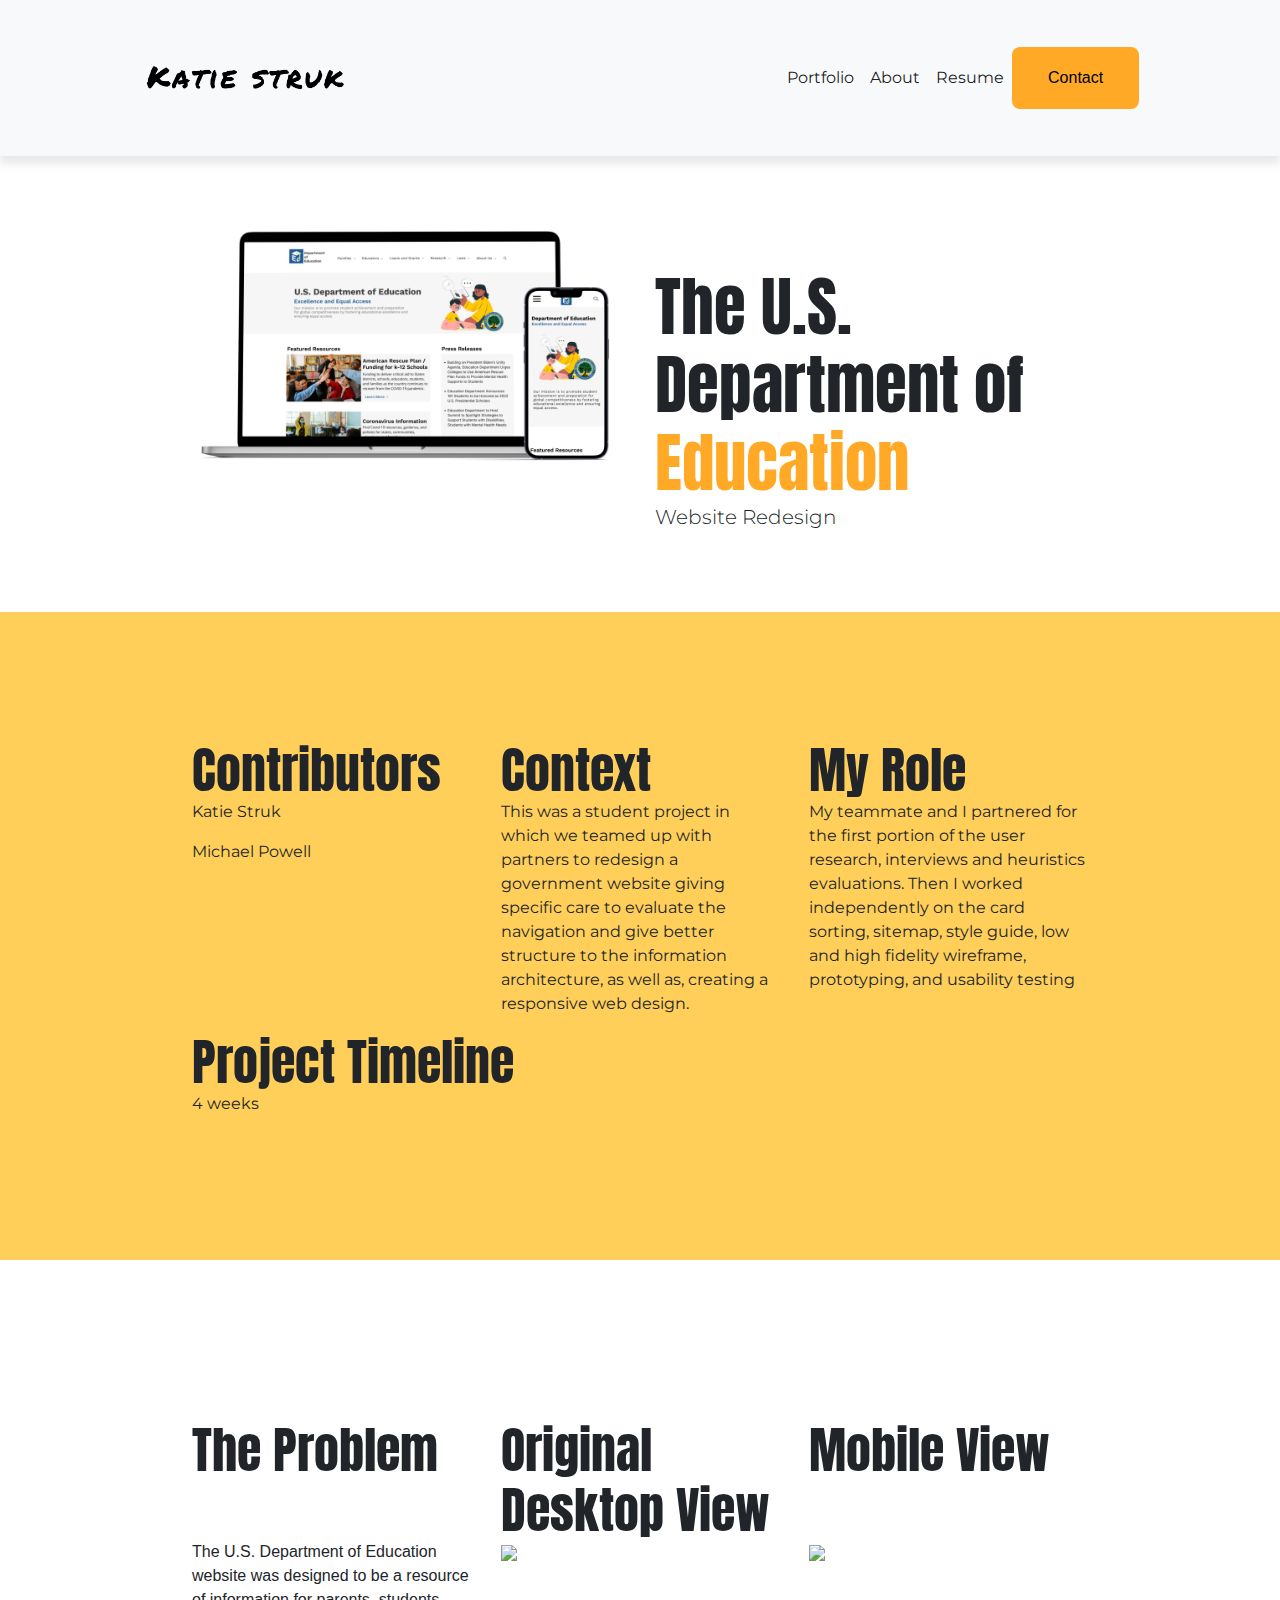
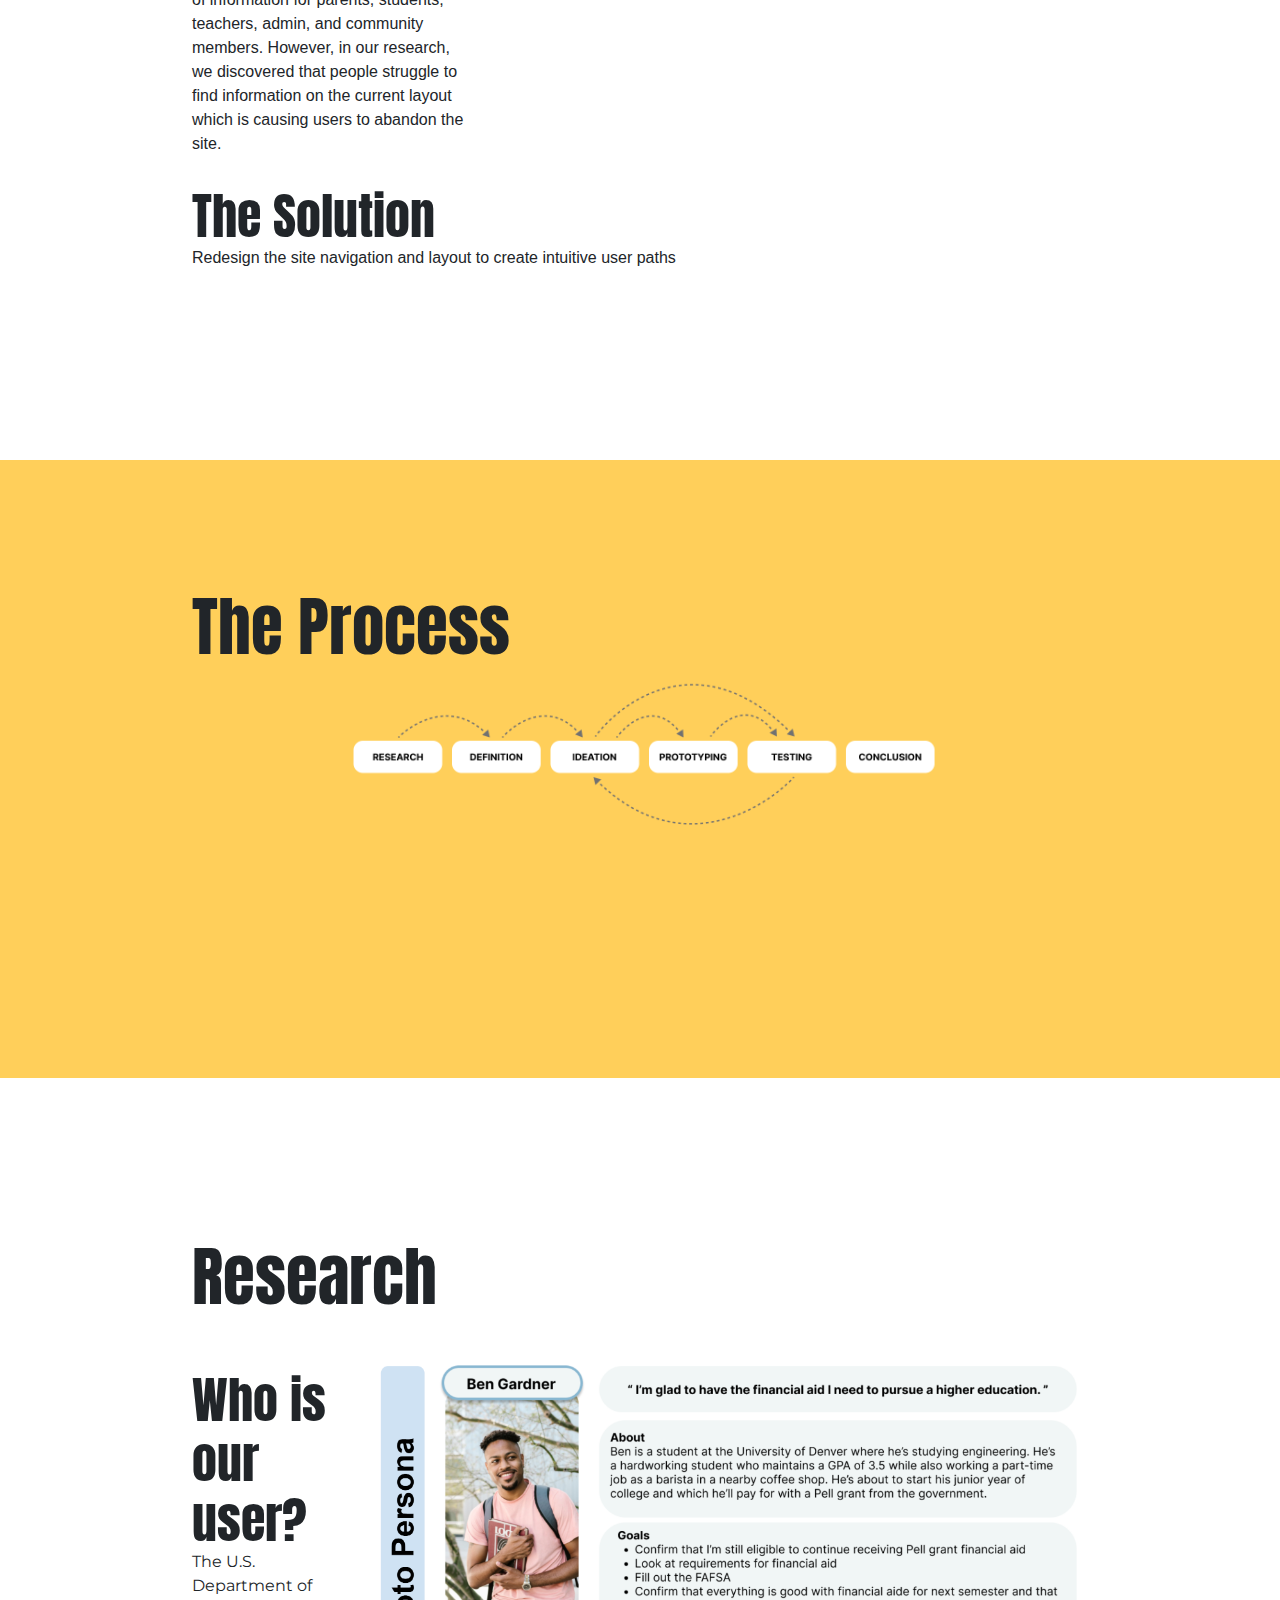
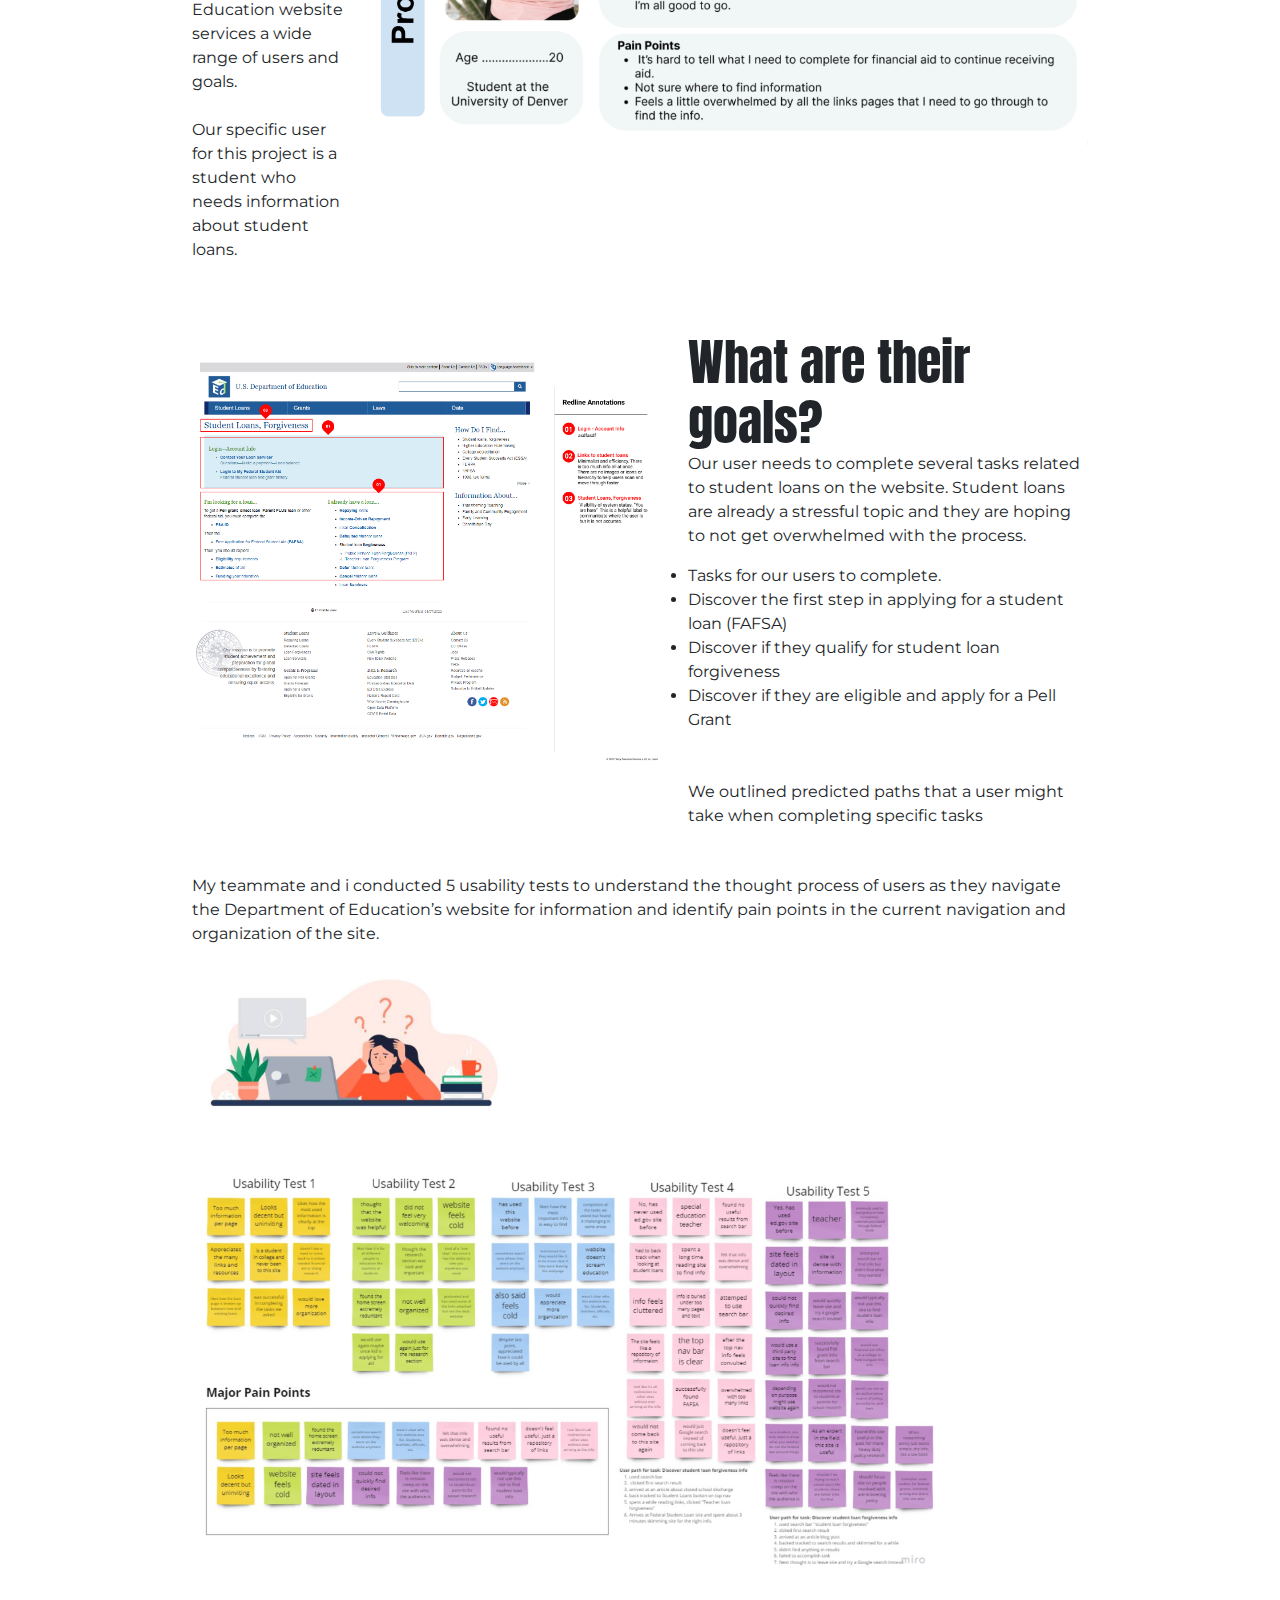
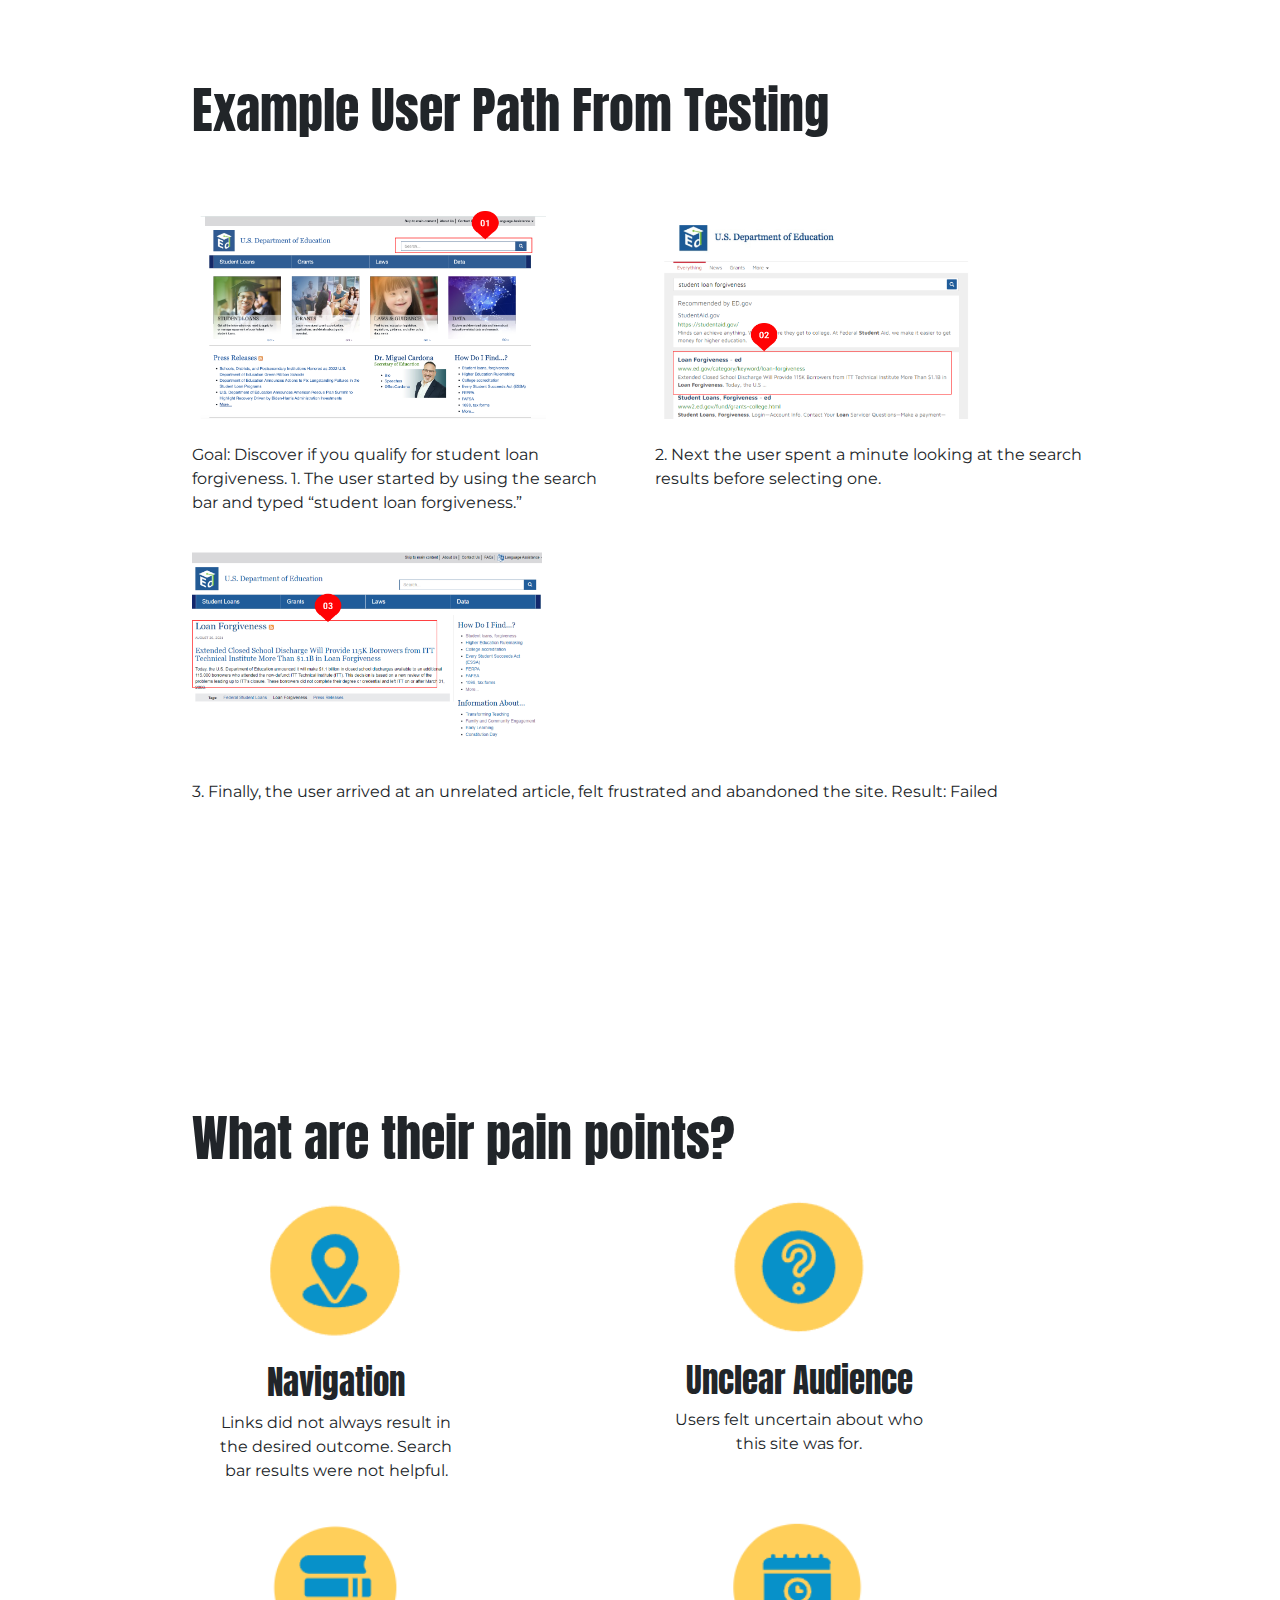
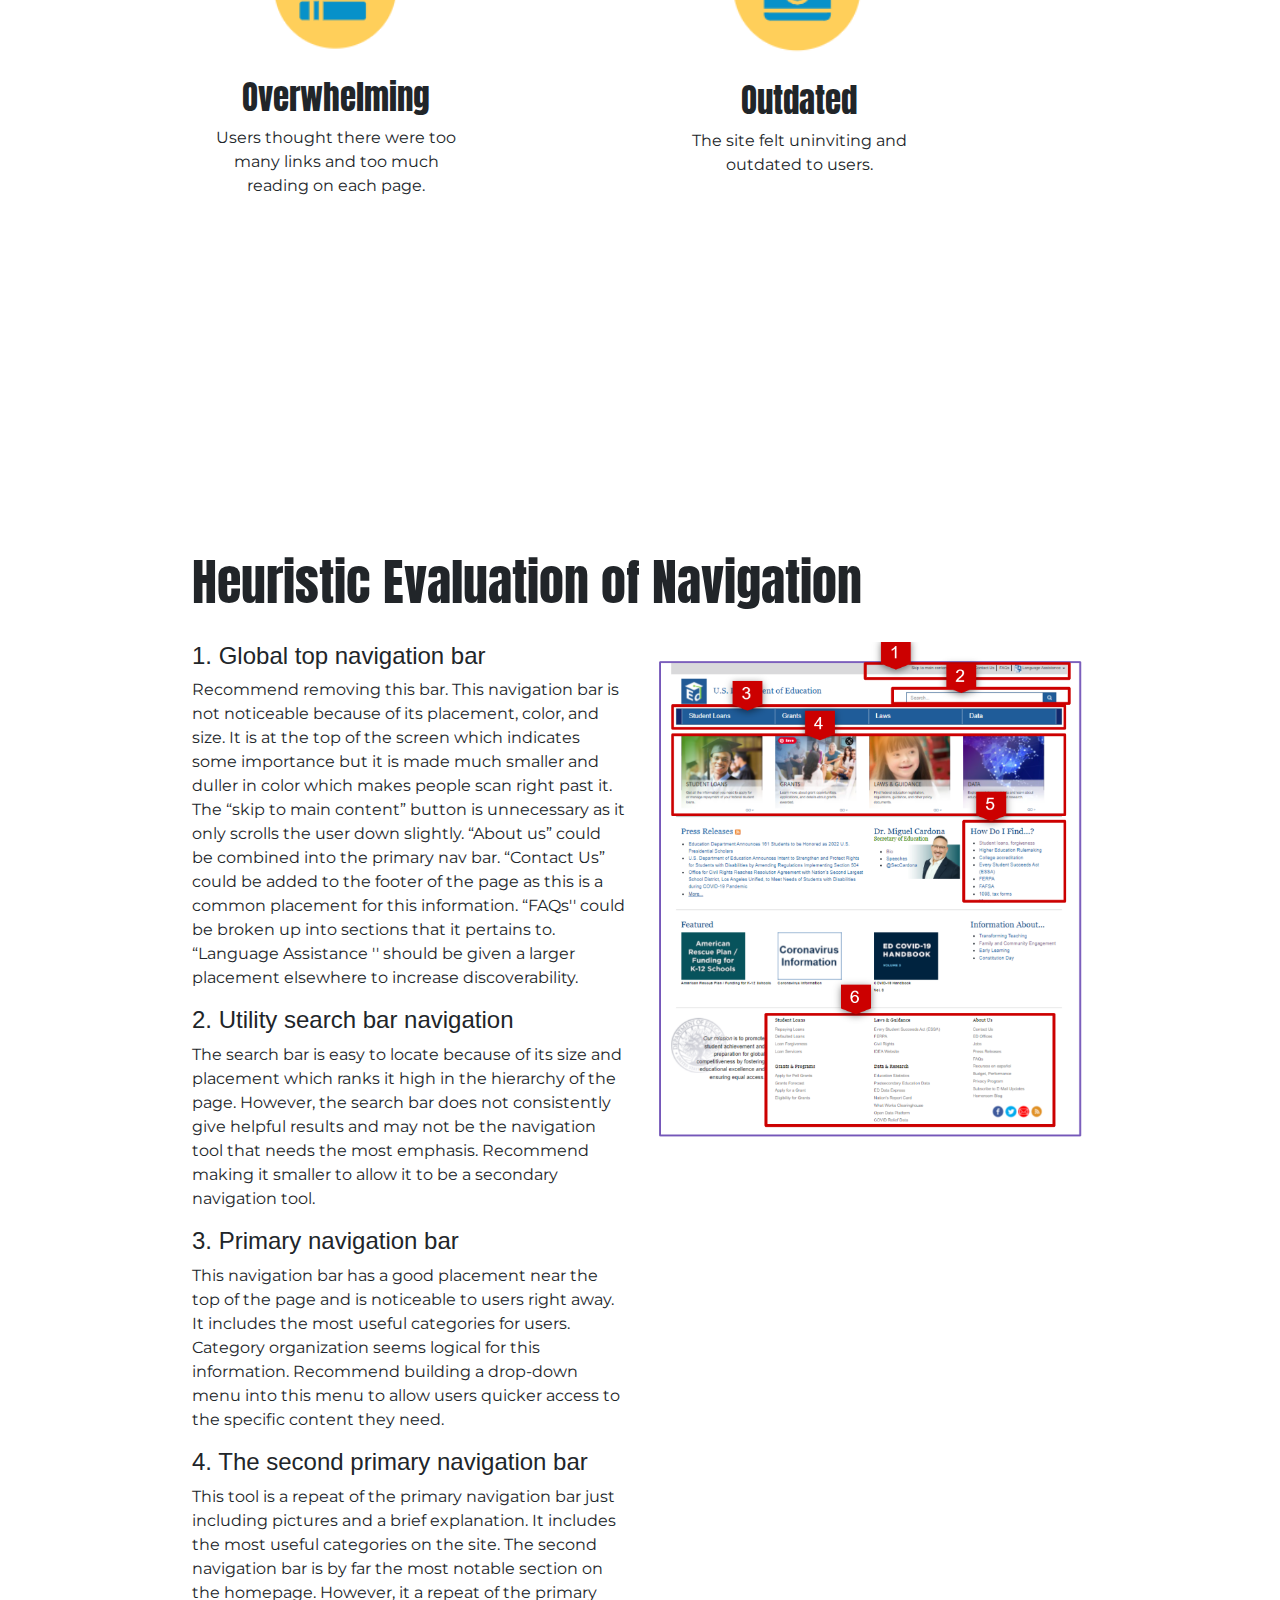
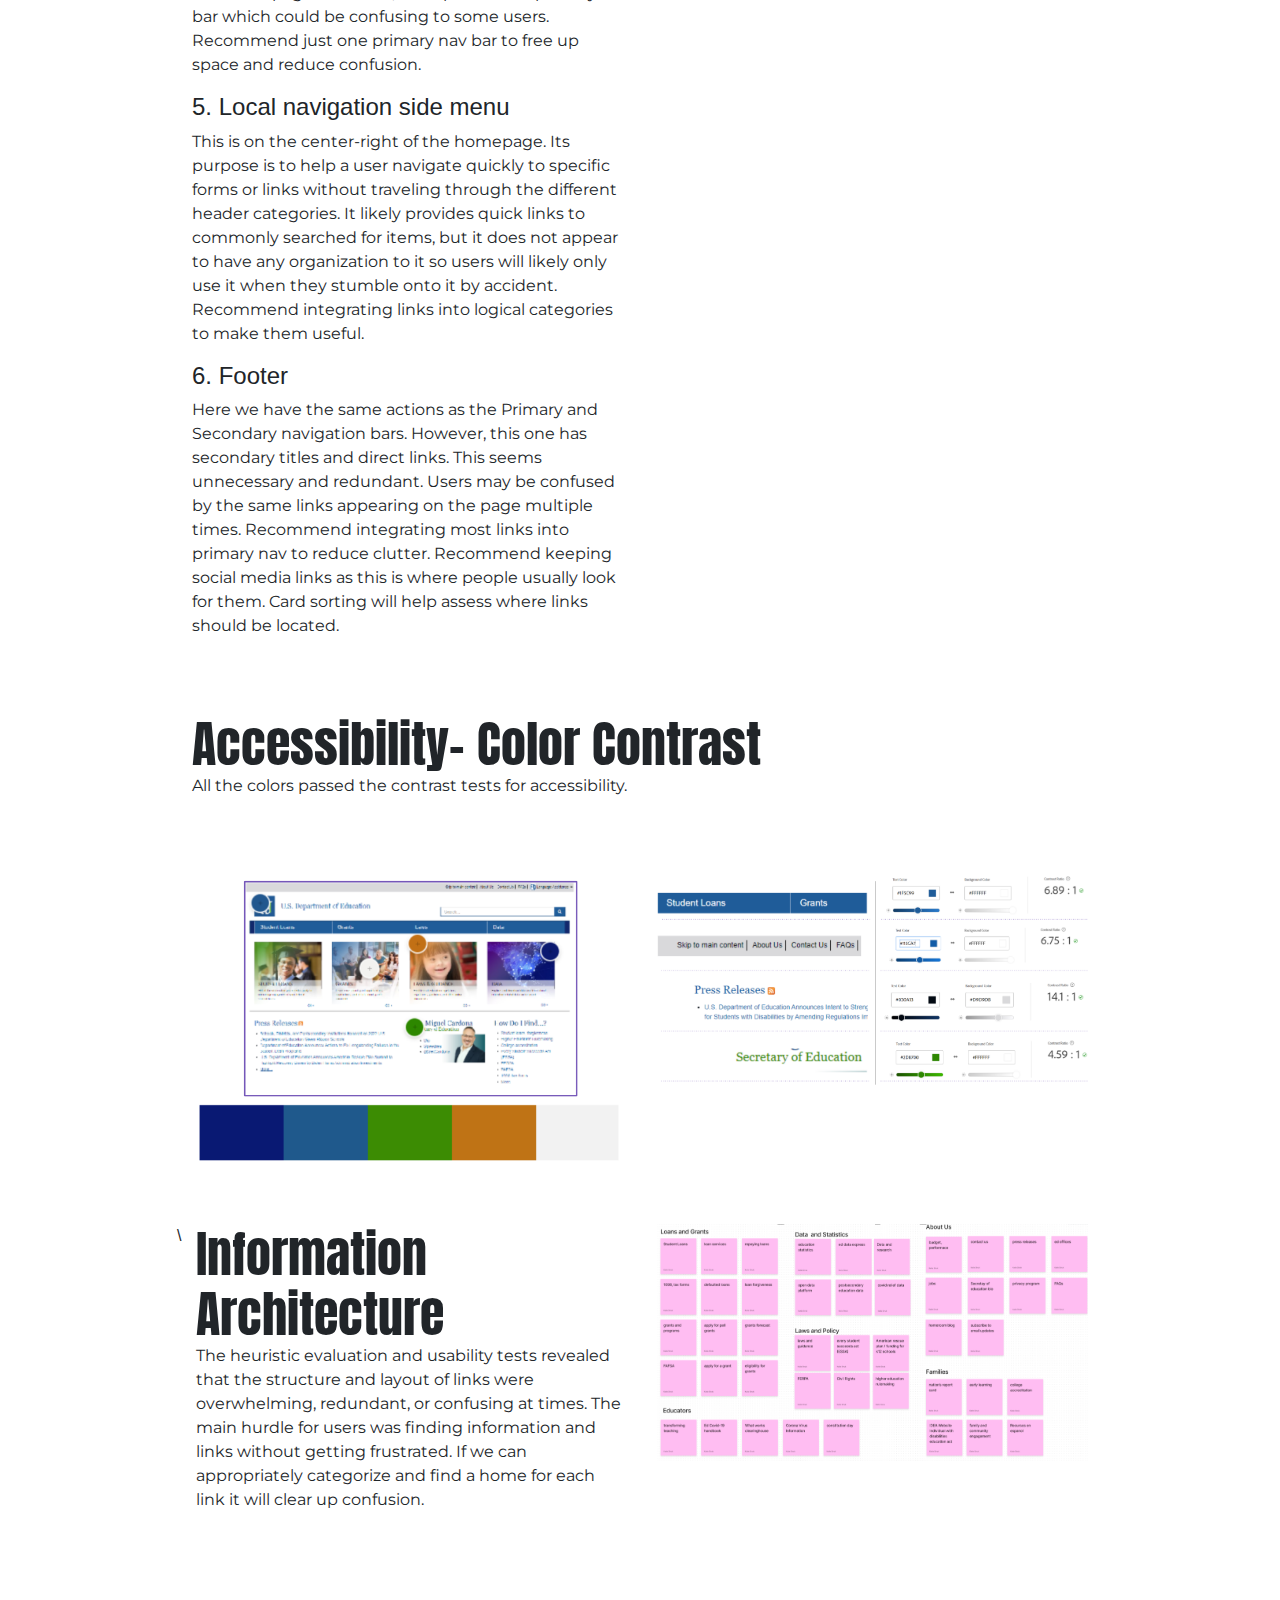
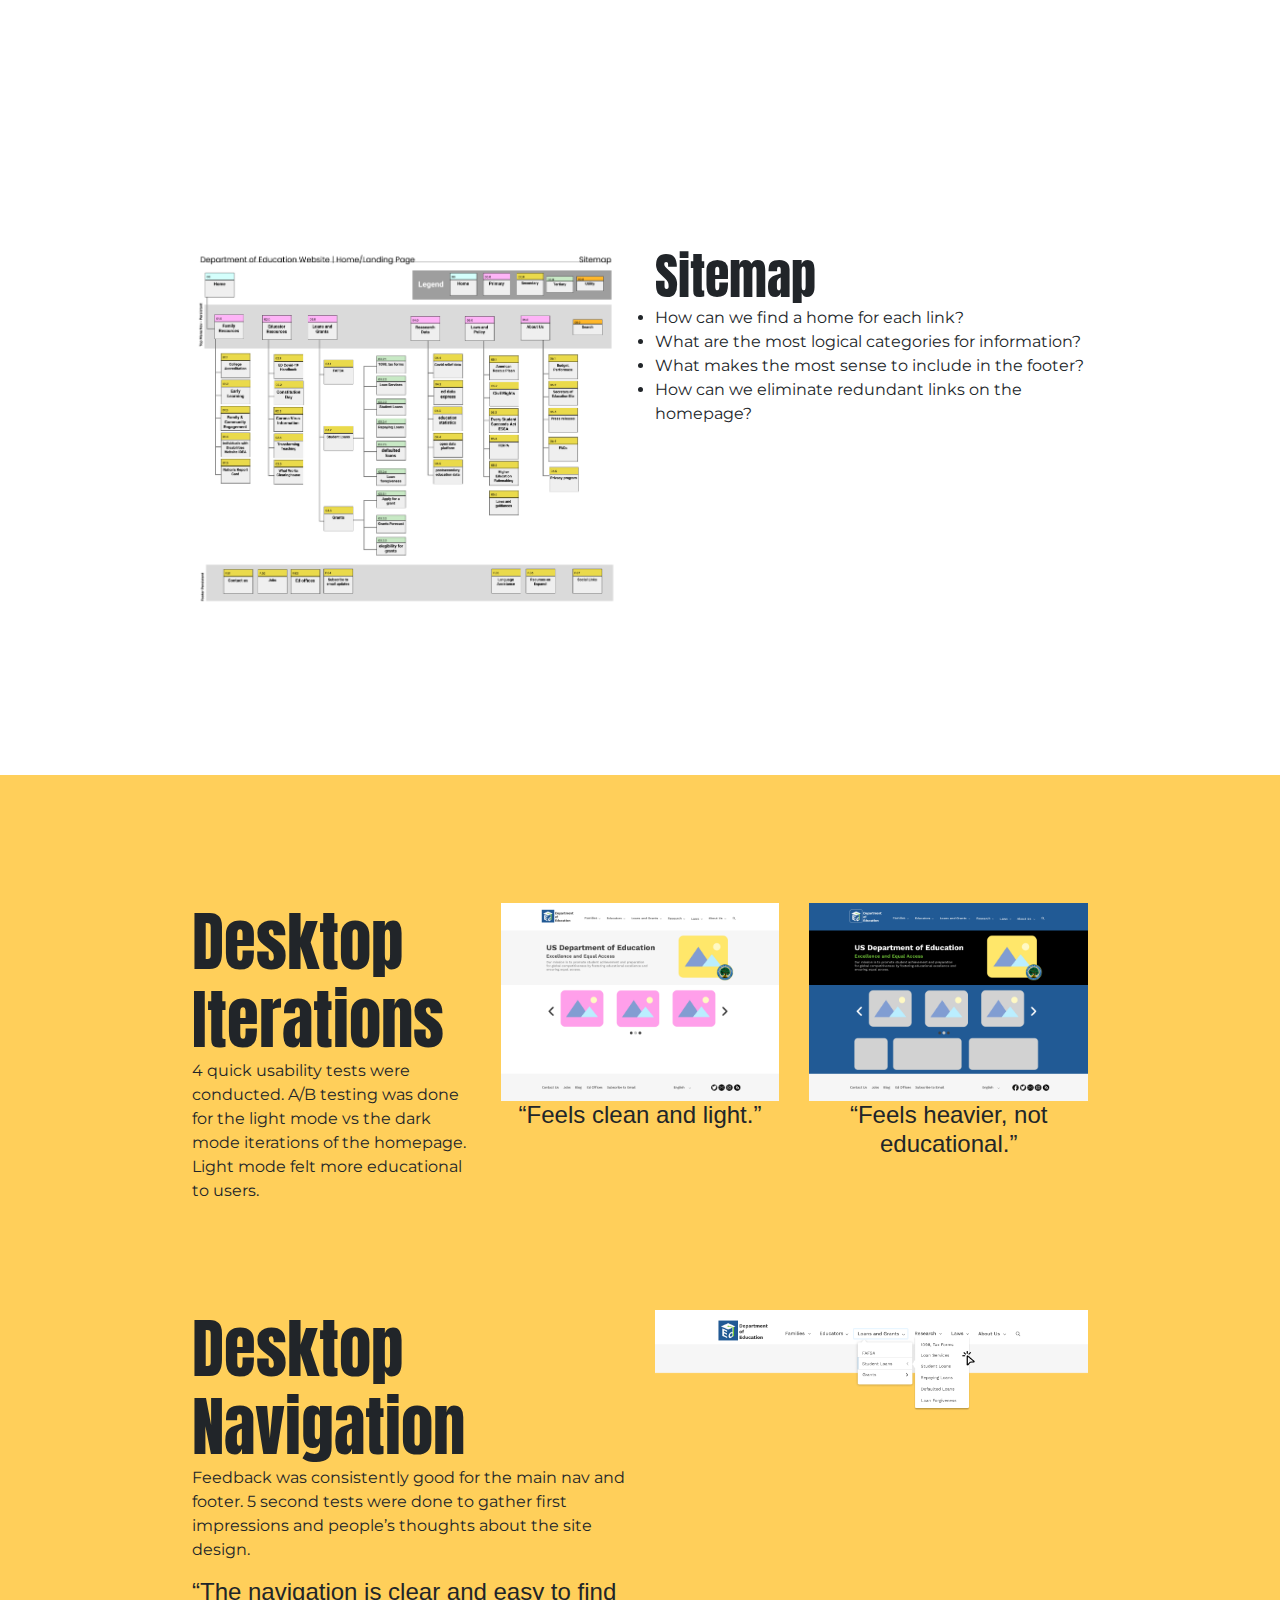
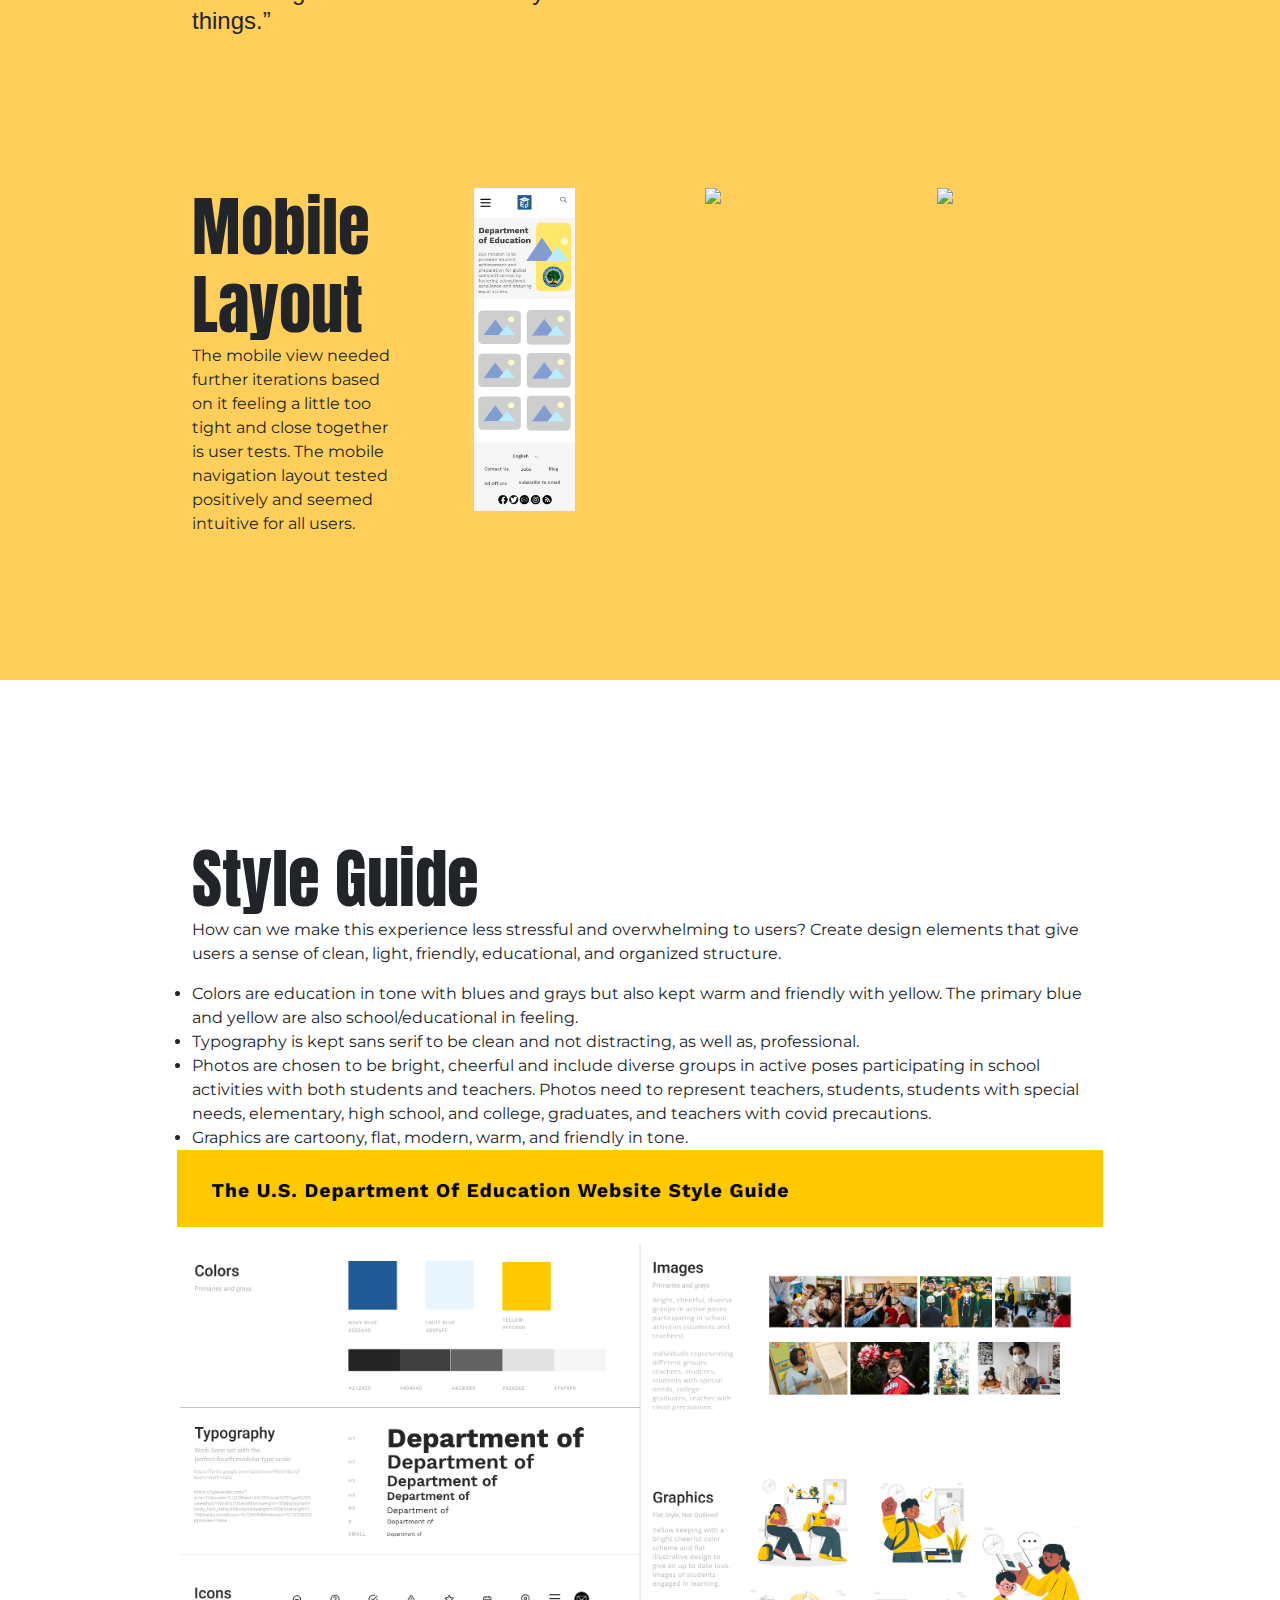
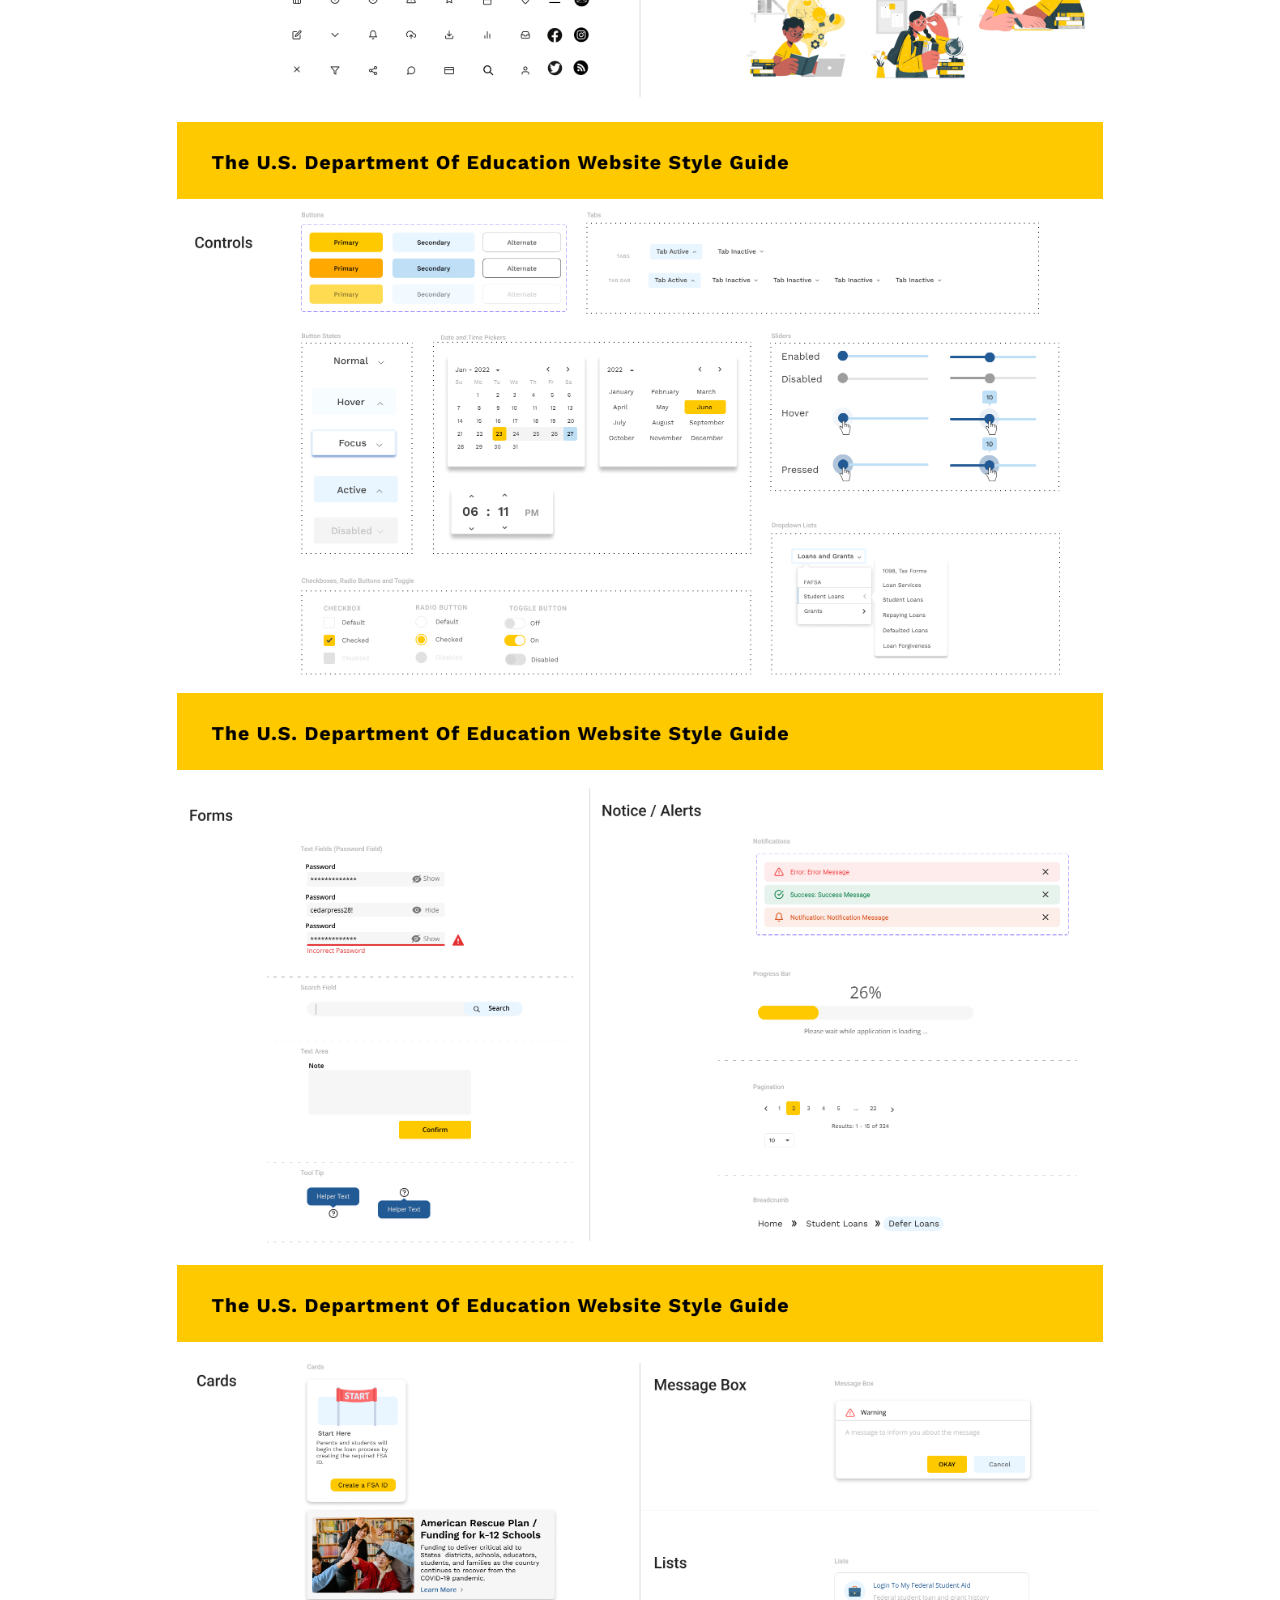
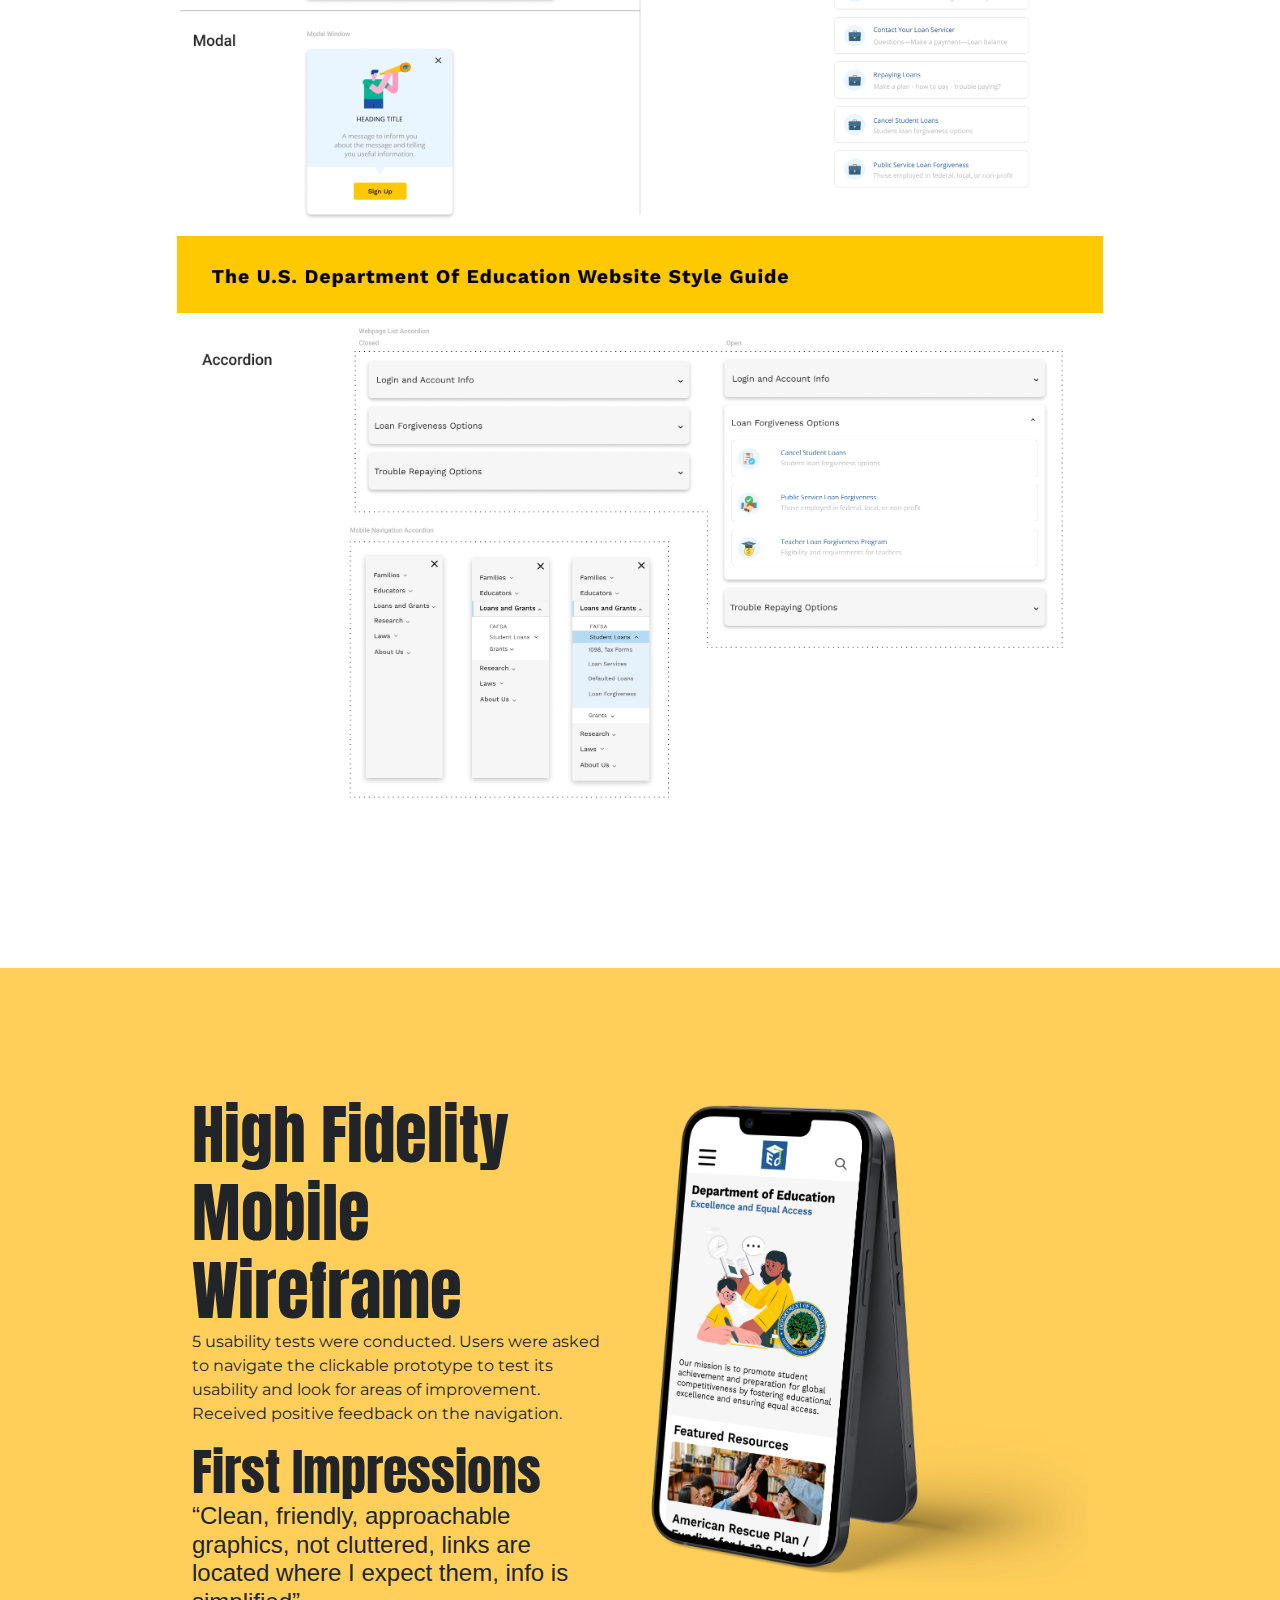
==== commit 6edd358a: "image fix" ====
--- a/html/casestudy2.html
+++ b/html/casestudy2.html
@@ -57,7 +57,7 @@
             </div>
           </div>
         </div>
-
+ <!-- Bootstrap 4’s jumbotron and col system -->
         <div class="jumbotron yellow jumbotron-fluid ">
           <div class="conatiner heroBoot">
             <div class="row ">
@@ -87,7 +87,7 @@
 
          
          
-          
+           <!-- Bootstrap 4’s col system -->
             <div class="jumbotron white jumbotron-fluid ">
             <div class="conatiner heroBoot">
             <div class="row">
@@ -121,7 +121,7 @@
           </div>
           </div>
           </div>
-
+ <!-- Bootstrap 4’s jumbotron and col system -->
       <div class="jumbotron yellow jumbotron-fluid ">
         <div class="conatiner heroBoot">
           <div class="row">
@@ -134,7 +134,7 @@
             </div>
         
 
-
+ <!-- Bootstrap 4’s col system -->
           <div id="research" class="jumbotron white jumbotron-fluid ">
             <div class="conatiner heroBoot">
             <div class="row">
@@ -176,7 +176,7 @@
               <img class="persona" src="../images/Edu Case Study/user_research.PNG">
             </div>
             </div>
-
+<!-- Bootstrap 4’s jumbotron and col system -->
             <div class="row sectionPad">
               <div class="col"><br><br>
                 <h2>Example User Path From Testing</h2>
@@ -202,7 +202,7 @@
             </div>
           </div>
           </div>
-  <!-- Bootstrap 4’s cards within column system -->
+  <!-- Bootstrap 4’s card within col system -->
           <div id="" class="jumbotron white jumbotron-fluid ">
             <div class="conatiner heroBoot">
             <div class="row">
@@ -222,7 +222,7 @@
                     </div>
                     <div class="col center">
                       <div class="card" style="width: 18rem;">
-                        <img src="../images/Edu Case Study/icon2.png" class="card-img-top centerPic" alt="...">
+                        <img src="../images/Edu Case Study/icon2.PNG" class="card-img-top centerPic" alt="...">
                         <div class="center  card-body">
                           <h3>Unclear Audience</h3>
                           <p>Users felt uncertain about who this site was for.</p>
@@ -250,7 +250,7 @@
                     </div>
                 </div>
                 </div>
-
+<!-- Bootstrap 4’s jumbotron and col system -->
                 <div id="" class="jumbotron white jumbotron-fluid ">
                 <div class="conatiner heroBoot">
                 <div class="row">
@@ -292,7 +292,7 @@
                     </div>
                   </div>
                   
-
+<!-- Bootstrap 4’s  col system -->
                   <div class="row sectionPad">\
                     <div class="col">
                       <h2>Information Architecture</h2>
@@ -308,7 +308,7 @@
                   </div>
                 </div>
                 </div>
-
+<!-- Bootstrap 4’s jumbotron and col system -->
                 <div class="jumbotron white jumbotron-fluid ">
                   <div class="conatiner heroBoot">
                   <div class="row">
@@ -326,7 +326,7 @@
                       </div>
                       </div>
        
-
+<!-- Bootstrap 4’s jumbotron and col system -->
               <div id="iterations" class="jumbotron jumbotron-fluid yellow">
               <div class="conatiner yellow heroBoot">
                 <div class="row ">
@@ -529,10 +529,7 @@
 </div>
 
 
-
-
-
-
+<!-- Bootstrap 4’s jumbotron and col system bottom nav -->
   <div class="jumbotron purple jumbotron-fluid ">
     <div class="conatiner heroBoot">
       <div class="row ">
--- a/css/index.css
+++ b/css/index.css
@@ -985,7 +985,7 @@
 }
 .container p{
     font: 16px ;
-}
+} 
 .purple{
     background-color:#736094;
 }
